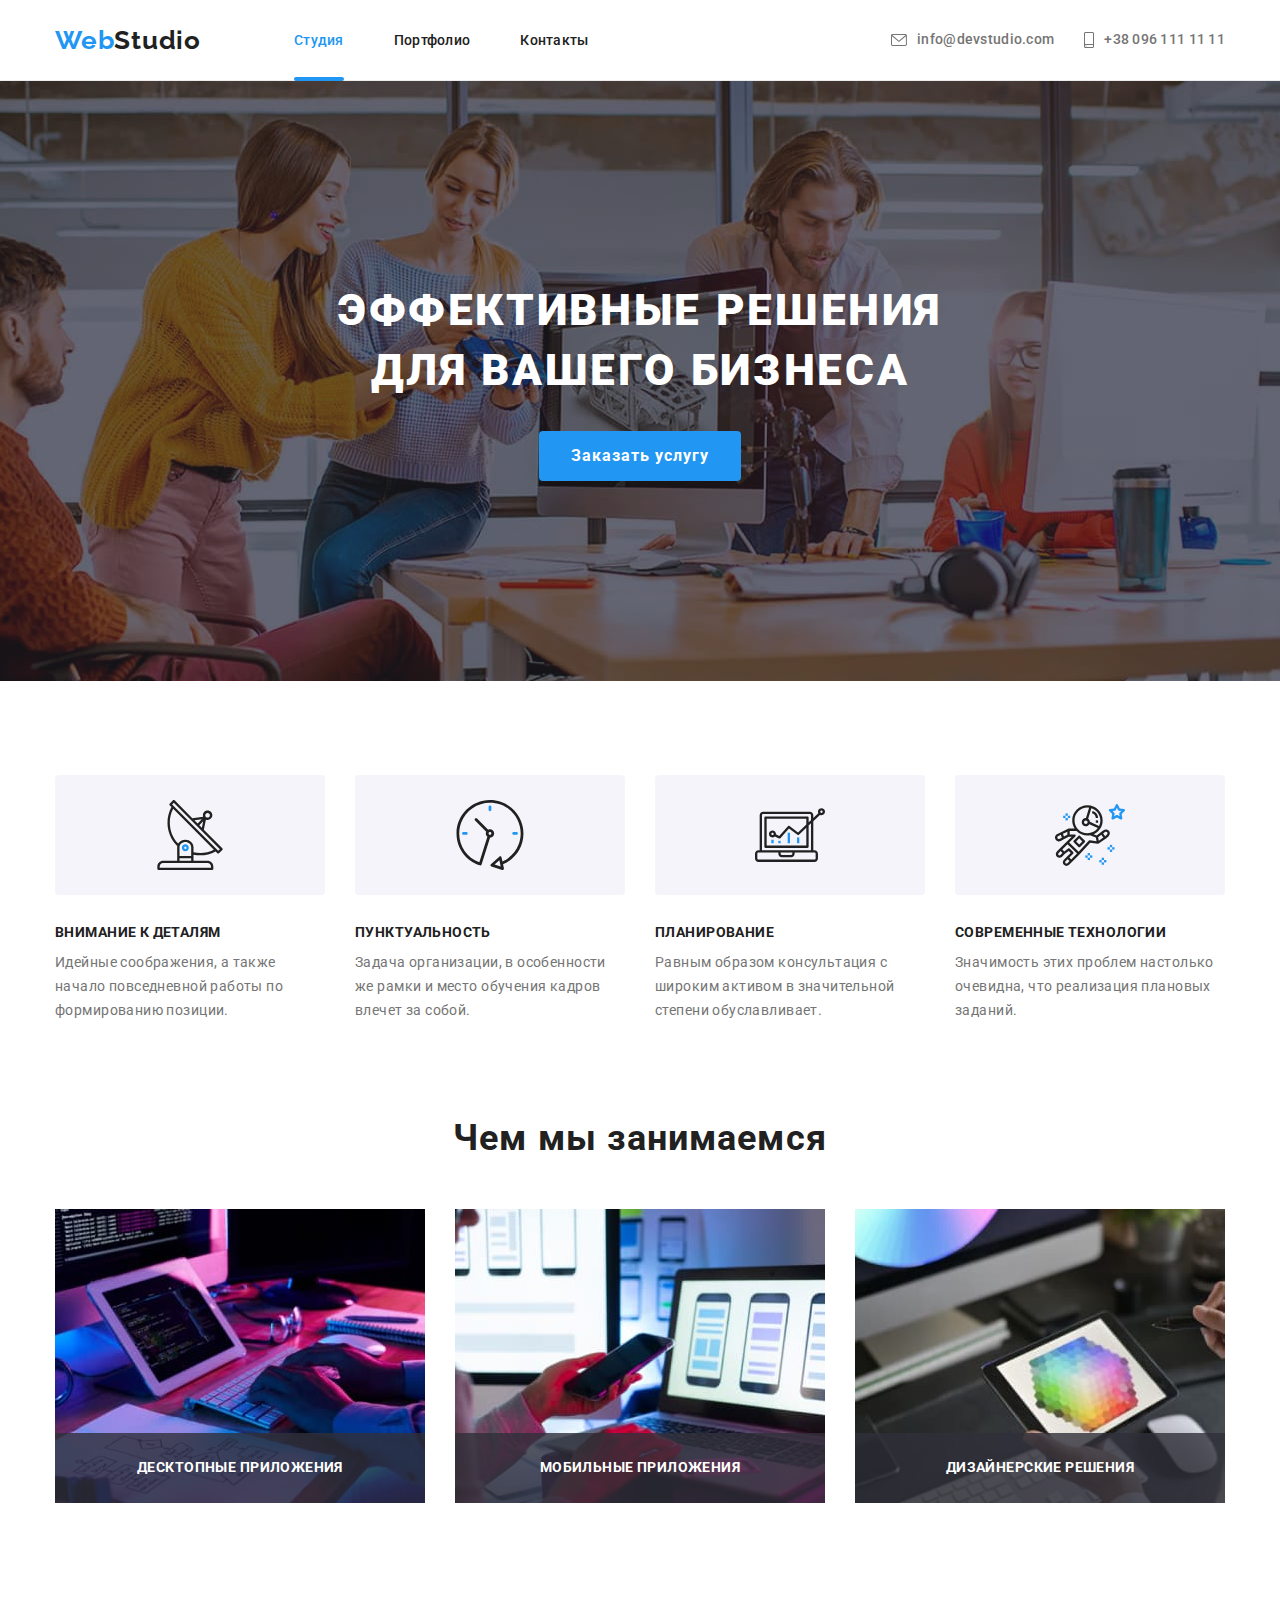
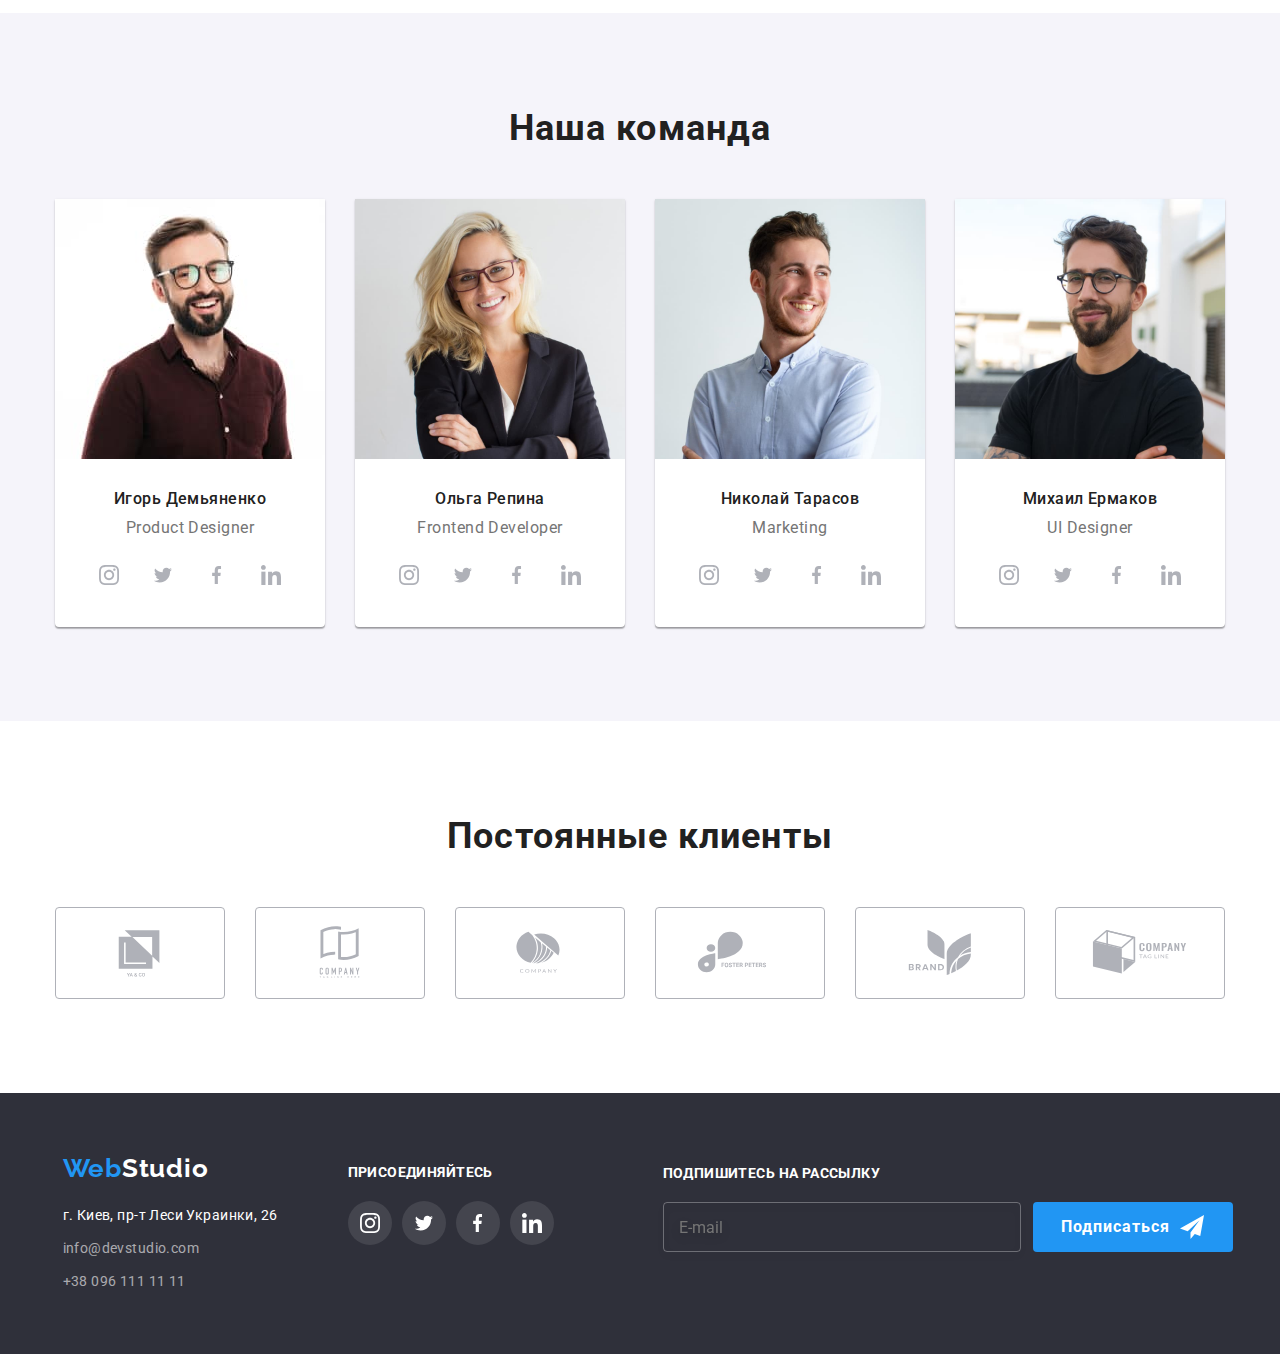
==== index.html @ 51708009 "project created" ====
<!DOCTYPE html>
<html lang="ru">
	<head>
		<meta charset="UTF-8" />
		<meta name="viewport" content="width=device-width, initial-scale=1.0">
		<meta http-equiv="X-UA-Compatible" content="IE=edge" />
		<meta name="viewport" content="width=device-width, initial-scale=1.0" />
	
		<link rel="stylesheet" href="./css/main.min.css" crossorigin/>

		<title>Document</title>
	</head>
	<body>
		<!-- Header -->
		<header class="header">
			<div class="header__container">
				<nav class="navigation">
					<a href="./index.html" lang="en" class="logo">
						Web<span class="logo__studio">Studio</span>
					</a>
					<ul class="navigation__buttons">
						<li class="navigation__item">
							<a
								href="./index.html"
								class="navigation__link navigation__link--current"
							>
								Студия</a
							>
						</li>
						<li class="navigation__item">
							<a href="./portfolio.html" class="navigation__link">Портфолио</a>
						</li>
						<li class="navigation__item">
							<a href="./index.html" class="navigation__link">Контакты</a>
						</li>
					</ul>
				</nav>
				<ul class="contact">
					<li class="contact__item">
						<a href="mailto:info@devstudio.com" class="contact__link">
							<svg class="contact__icon" width="16" height="12">
								<use href="./images/icons.svg#icon-envelope"></use>
							</svg>
							info@devstudio.com</a
						>
					</li>
					<li class="contact__item">
						<a href="tel:+380961111111" class="contact__link">
							<svg class="contact__icon" width="10" height="16">
								<use href="./images/icons.svg#icon-smartphone"></use>
							</svg>
							+38 096 111 11 11</a
						>
					</li>
				</ul>
			</div>
		</header>
		<!-- Page hero -->
		<main>
			<section class="hero">
				<div class="hero__container">
					<h1 class="hero__heading">Эффективные решения для вашего бизнеса</h1>
					<button type="button" class="button-background" data-modal-open>
						Заказать услугу
					</button>
				</div>
			</section>

			<section class="advantages__section">
				<!--Спрятать "наши преимущества" в финальной версии-->
				<div class="container">
					<h2 hidden class="section__title">Наши преимущества</h2>
					<ul class="advantages__grid">
						<li class="advantages__cell">
							<div class="advantages__wrap">
								<svg width="70" height="70">
									<use href="./images/icons.svg#icon-antenna"></use>
								</svg>
							</div>

							<h3 class="advantages__title">Внимание к деталям</h3>
							<p class="advantages__description">
								Идейные соображения, а также начало повседневной работы по
								формированию позиции.
							</p>
						</li>
						<li class="advantages__cell">
							<div class="advantages__wrap">
								<svg width="70" height="70">
									<use href="./images/icons.svg#icon-clock"></use>
								</svg>
							</div>
							<h3 class="advantages__title">Пунктуальность</h3>
							<p class="advantages__description">
								Задача организации, в особенности же рамки и место обучения
								кадров влечет за собой.
							</p>
						</li>
						<li class="advantages__cell">
							<div class="advantages__wrap">
								<svg width="70" height="70">
									<use href="./images/icons.svg#icon-diagram"></use>
								</svg>
							</div>
							<h3 class="advantages__title">Планирование</h3>
							<p class="advantages__description">
								Равным образом консультация с широким активом в значительной
								степени обуславливает.
							</p>
						</li>
						<li class="advantages__cell">
							<div class="advantages__wrap">
								<svg width="70" height="70">
									<use href="./images/icons.svg#icon-astronaut"></use>
								</svg>
							</div>
							<h3 class="advantages__title">Современные технологии</h3>
							<p class="advantages__description">
								Значимость этих проблем настолько очевидна, что реализация
								плановых заданий.
							</p>
						</li>
					</ul>
				</div>
			</section>

			<!-- Activities -->
			<section>
				<div class="container">
					<h2 class="section__title">Чем мы занимаемся</h2>

					<ul class="activities__grid">
						<li class="activities__cell">
							<img
								src="./images/img_1.jpg"
								alt="Печать на клавиатуре"
								width="370"
								height="294"
							/>
							<p class="activities__description">Десктопные приложения</p>
						</li>
						<li class="activities__cell">
							<img
								src="./images/img_2.jpg"
								alt="Ноутбук с телефоном"
								width="370"
								height="294"
							/>
							<p class="activities__description">Мобильные приложения</p>
						</li>
						<li class="activities__cell">
							<img
								src="./images/img_3.jpg"
								alt="Палитра цветов на планшете"
								width="370"
								height="294"
							/>
							<p class="activities__description">Дизайнерские решения</p>
						</li>
					</ul>
				</div>
			</section>

			<!-- Team -->
			<section class="team__section">
				<div class="container">
					<h2 class="section__title">Наша команда</h2>
					<ul class="team__grid">
						<li class="team__profile">
							<img
								class="team__photo"
								src="./images/team_photo/img.jpg"
								alt="Игорь Демьяненко"
								width="270"
								height="260"
							/>
							<div class="team__wrap">
								<h3 class="team__name">Игорь Демьяненко</h3>
								<p lang="en" class="team__description">Product Designer</p>
								<ul class="social-icons">
									<li class="social-icons__cell">
										<a
											class="social-icons__link"
											href=""
											target="_blank"
											rel="nofollow noreferrer noopener"
										>
											<svg class="social-icons__vector" width="20" height="20">
												<use href="./images/icons.svg#icon-instagram"></use>
											</svg>
										</a>
									</li>
									<li class="social-icons__cell">
										<a
											class="social-icons__link"
											href=""
											target="_blank"
											rel="nofollow noreferrer noopener"
										>
											<svg
												class="social-icons__vector"
												width="20"
												height="16.25"
											>
												<use href="./images/icons.svg#icon-twitter"></use>
											</svg>
										</a>
									</li>
									<li class="social-icons__cell">
										<a
											class="social-icons__link"
											href=""
											target="_blank"
											rel="nofollow noreferrer noopener"
										>
											<svg class="social-icons__vector" width="10" height="20">
												<use href="./images/icons.svg#icon-facebook"></use>
											</svg>
										</a>
									</li>
									<li class="social-icons__cell">
										<a
											class="social-icons__link"
											href=""
											target="_blank"
											rel="nofollow noreferrer noopener"
										>
											<svg class="social-icons__vector" width="20" height="70">
												<use href="./images/icons.svg#icon-linkedin"></use>
											</svg>
										</a>
									</li>
								</ul>
							</div>
						</li>
						<li class="team__profile">
							<img
								class="team__photo"
								src="./images/team_photo/img(1).jpg"
								alt="Ольга Репина"
								width="270"
								height="260"
							/>
							<div class="team__wrap">
								<h3 class="team__name">Ольга Репина</h3>
								<p lang="en" class="team__description">Frontend Developer</p>
								<ul class="social-icons">
									<li class="social-icons__cell">
										<a
											class="social-icons__link"
											href=""
											target="_blank"
											rel="nofollow noreferrer noopener"
										>
											<svg class="social-icons__vector" width="20" height="20">
												<use href="./images/icons.svg#icon-instagram"></use>
											</svg>
										</a>
									</li>
									<li class="social-icons__cell">
										<a
											class="social-icons__link"
											href=""
											target="_blank"
											rel="nofollow noreferrer noopener"
										>
											<svg
												class="social-icons__vector"
												width="20"
												height="16.25"
											>
												<use href="./images/icons.svg#icon-twitter"></use>
											</svg>
										</a>
									</li>
									<li class="social-icons__cell">
										<a
											class="social-icons__link"
											href=""
											target="_blank"
											rel="nofollow noreferrer noopener"
										>
											<svg class="social-icons__vector" width="10" height="20">
												<use href="./images/icons.svg#icon-facebook"></use>
											</svg>
										</a>
									</li>
									<li class="social-icons__cell">
										<a
											class="social-icons__link"
											href=""
											target="_blank"
											rel="nofollow noreferrer noopener"
										>
											<svg class="social-icons__vector" width="20" height="70">
												<use href="./images/icons.svg#icon-linkedin"></use>
											</svg>
										</a>
									</li>
								</ul>
							</div>
						</li>
						<li class="team__profile">
							<img
								class="team__photo"
								src="./images/team_photo/img(2).jpg"
								alt="Николай Тарасов"
								width="270"
								height="260"
							/>
							<div class="team__wrap">
								<h3 class="team__name">Николай Тарасов</h3>
								<p lang="en" class="team__description">Marketing</p>
								<ul class="social-icons">
									<li class="social-icons__cell">
										<a
											class="social-icons__link"
											href=""
											target="_blank"
											rel="nofollow noreferrer noopener"
										>
											<svg class="social-icons__vector" width="20" height="20">
												<use href="./images/icons.svg#icon-instagram"></use>
											</svg>
										</a>
									</li>
									<li class="social-icons__cell">
										<a
											class="social-icons__link"
											href=""
											target="_blank"
											rel="nofollow noreferrer noopener"
										>
											<svg
												class="social-icons__vector"
												width="20"
												height="16.25"
											>
												<use href="./images/icons.svg#icon-twitter"></use>
											</svg>
										</a>
									</li>
									<li class="social-icons__cell">
										<a
											class="social-icons__link"
											href=""
											target="_blank"
											rel="nofollow noreferrer noopener"
										>
											<svg class="social-icons__vector" width="10" height="20">
												<use href="./images/icons.svg#icon-facebook"></use>
											</svg>
										</a>
									</li>
									<li class="social-icons__cell">
										<a
											class="social-icons__link"
											href=""
											target="_blank"
											rel="nofollow noreferrer noopener"
										>
											<svg class="social-icons__vector" width="20" height="70">
												<use href="./images/icons.svg#icon-linkedin"></use>
											</svg>
										</a>
									</li>
								</ul>
							</div>
						</li>
						<li class="team__profile">
							<img
								class="team__photo"
								src="./images/team_photo/img(3).jpg"
								alt="Михаил Ермаков"
								width="270"
								height="260"
							/>
							<div class="team__wrap">
								<h3 class="team__name">Михаил Ермаков</h3>
								<p lang="en" class="team__description">UI Designer</p>
								<ul class="social-icons">
									<li class="social-icons__cell">
										<a
											class="social-icons__link"
											href=""
											target="_blank"
											rel="nofollow noreferrer noopener"
										>
											<svg class="social-icons__vector" width="20" height="20">
												<use href="./images/icons.svg#icon-instagram"></use>
											</svg>
										</a>
									</li>
									<li class="social-icons__cell">
										<a
											class="social-icons__link"
											href=""
											target="_blank"
											rel="nofollow noreferrer noopener"
										>
											<svg
												class="social-icons__vector"
												width="20"
												height="16.25"
											>
												<use href="./images/icons.svg#icon-twitter"></use>
											</svg>
										</a>
									</li>
									<li class="social-icons__cell">
										<a
											class="social-icons__link"
											href=""
											target="_blank"
											rel="nofollow noreferrer noopener"
										>
											<svg class="social-icons__vector" width="10" height="20">
												<use href="./images/icons.svg#icon-facebook"></use>
											</svg>
										</a>
									</li>
									<li class="social-icons__cell">
										<a
											class="social-icons__link"
											href=""
											target="_blank"
											rel="nofollow noreferrer noopener"
										>
											<svg class="social-icons__vector" width="20" height="70">
												<use href="./images/icons.svg#icon-linkedin"></use>
											</svg>
										</a>
									</li>
								</ul>
							</div>
						</li>
					</ul>
				</div>
			</section>

			<!-- Clients -->
			<section>
				<div class="container">
					<h2 class="section__title">Постоянные клиенты</h2>
					<ul class="clients-list">
						<li class="clients-list__cell">
							<a
								class="clients-list__link"
								href=""
								target="_blank"
								rel="nofollow noreferrer noopener"
							>
								<svg class="clients-list__icon" width="106" height="60">
									<use href="./images/icons.svg#icon-Logocomp1"></use>
								</svg>
							</a>
						</li>
						<li class="clients-list__cell">
							<a
								class="clients-list__link"
								href=""
								target="_blank"
								rel="nofollow noreferrer noopener"
							>
								<svg class="clients-list__icon" width="106" height="60">
									<use href="./images/icons.svg#icon-Logocomp2"></use>
								</svg>
							</a>
						</li>
						<li class="clients-list__cell">
							<a
								class="clients-list__link"
								href=""
								target="_blank"
								rel="nofollow noreferrer noopener"
							>
								<svg class="clients-list__icon" width="106" height="60">
									<use href="./images/icons.svg#icon-Logocomp3"></use>
								</svg>
							</a>
						</li>
						<li class="clients-list__cell">
							<a
								class="clients-list__link"
								href=""
								target="_blank"
								rel="nofollow noreferrer noopener"
							>
								<svg class="clients-list__icon" width="106" height="60">
									<use href="./images/icons.svg#icon-Logocomp4"></use>
								</svg>
							</a>
						</li>
						<li class="clients-list__cell">
							<a
								class="clients-list__link"
								href=""
								target="_blank"
								rel="nofollow noreferrer noopener"
							>
								<svg class="clients-list__icon" width="106" height="60">
									<use href="./images/icons.svg#icon-Logocomp5"></use>
								</svg>
							</a>
						</li>
						<li class="clients-list__cell">
							<a
								class="clients-list__link"
								href=""
								target="_blank"
								rel="nofollow noreferrer noopener"
							>
								<svg class="clients-list__icon" width="106" height="60">
									<use href="./images/icons.svg#icon-Logocomp6"></use>
								</svg>
							</a>
						</li>
					</ul>
				</div>
			</section>
		</main>

		<!-- Footer, address -->
		<footer class="footer">
			<div class="footer__container">
				<div class="footer__left-info">
					<a href="./index.html" lang="en" class="logo footer__logo">
						Web<span class="logo__studio-inverse">Studio</span>
					</a>
					<address class="footer__address">
						<ul class="footer__address-transcript">
							<li class="footer__address-line">
								г. Киев, пр-т Леси Украинки, 26
							</li>
							<li class="footer__address-line">
								<a href="mailto:info@devstudio.com" class="contact-data"
									>info@devstudio.com
								</a>
							</li>
							<li class="footer__address-line">
								<a href="tel:+380961111111" class="contact-data"
									>+38 096 111 11 11
								</a>
							</li>
						</ul>
					</address>
				</div>
				<div class="footer__center-info">
					<h3 class="footer__invitation">Присоединяйтесь</h3>
					<ul class="social-icons">
						<li class="social-icons__cell">
							<a
								class="social-icons__link social-icons__link--footer"
								href=""
								target="_blank"
								rel="nofollow noreferrer noopener"
							>
								<svg class="social-icons__vector" width="20" height="20">
									<use href="./images/icons.svg#icon-instagram"></use>
								</svg>
							</a>
						</li>
						<li class="social-icons__cell">
							<a
								class="social-icons__link social-icons__link--footer"
								href=""
								target="_blank"
								rel="nofollow noreferrer noopener"
							>
								<svg class="social-icons__vector" width="20" height="16.25">
									<use href="./images/icons.svg#icon-twitter"></use>
								</svg>
							</a>
						</li>
						<li class="social-icons__cell">
							<a
								class="social-icons__link social-icons__link--footer"
								href=""
								target="_blank"
								rel="nofollow noreferrer noopener"
							>
								<svg class="social-icons__vector" width="10" height="20">
									<use href="./images/icons.svg#icon-facebook"></use>
								</svg>
							</a>
						</li>
						<li class="social-icons__cell">
							<a
								class="social-icons__link social-icons__link--footer"
								href=""
								target="_blank"
								rel="nofollow noreferrer noopener"
							>
								<svg class="social-icons__vector" width="20" height="70">
									<use href="./images/icons.svg#icon-linkedin"></use>
								</svg>
							</a>
						</li>
					</ul>
				</div>

				<!-- Subscription button footer -->

				<div class="footer__subscription">
					<form>
						<h3 class="footer__invitation">Подпишитесь на рассылку</h3>
						<div class="footer__form">
							<input
								class="footer__input"
								type="email"
								name="user-email"
								placeholder="E-mail"
							/>

							<button
								type="submit"
								class="button-background button-background--submit"
							>
								Подписаться

								<svg class="button-background__icon" width="24" height="24">
									<use href="./images/icons.svg#icon-send"></use>
								</svg>
							</button>
						</div>
					</form>
				</div>
			</div>
		</footer>

		<!-- Modal window -->
		<div class="backdrop is-hidden" data-modal>
			<div class="modal">
				<button type="button" class="close-wrap" data-modal-close></button>

				<!-- Modal forms -->
				<form class="modal__form">
					<h3 class="modal__header">Оставьте свои данные, мы вам перезвоним</h3>

					<div class="modal__item">
						<label for="name" class="modal__label">Имя</label>
						<input
							type="name"
							name="user-name"
							id="name"
							class="modal__input"
						/>
						<svg width="12" height="12" class="modal__input-icon">
							<use href="./images/icons.svg#icon-miniman"></use>
						</svg>
					</div>

					<div class="modal__item">
						<label for="tel" class="modal__label">Телефон</label>
						<input type="tel" name="user-phone" id="tel" class="modal__input" />
						<svg width="13" height="13" class="modal__input-icon">
							<use href="./images/icons.svg#icon-phone"></use>
						</svg>
					</div>

					<div class="modal__item">
						<label for="email" class="modal__label">Почта</label>
						<input
							type="email"
							name="user-email"
							id="email"
							class="modal__input"
						/>
						<svg width="15" height="12" class="modal__input-icon">
							<use href="./images/icons.svg#icon-envelope-next"></use>
						</svg>
					</div>

					<div class="modal__item">
						<label for="comment" class="modal__label"> Комментарий </label>
						<textarea
							name="user-comment"
							id="comment"
							rows="2"
							placeholder="Введите текст"
							class="modal__item-textarea"
						></textarea>
					</div>

					<label class="modal__label-checkbox">
						<input
							type="checkbox"
							name="checkbox"
							class="modal__input-checkbox"
						/>
						<span class="modal__icon-checkbox"></span>Соглашаюсь с рассылкой и
						принимаю <a href="#" class="modal__link">Условия договора</a></label
					>

					<button
						type="submit"
						class="button-background button-background--centered"
					>
						Отправить
					</button>
				</form>
			</div>
		</div>
		<script src="./js/modal.js"></script>
	</body>
</html>
---- css/main.min.css ----
@import"https://cdnjs.cloudflare.com/ajax/libs/modern-normalize/1.1.0/modern-normalize.min.css";@import'https://fonts.googleapis.com/css2?family=Raleway:wght@700&family=Roboto:wght@400;500;700;900&display=swap';.button-background--centered,.modal__form,.hero__heading,.hero,.container,.hero__container,.footer__container,.header__container{margin-left:auto;margin-right:auto}.modal__input-icon,.clients-list__icon,.social-icons__vector,.contact__icon{fill:currentColor}.product-card,.filter,.clients-list,.social-icons,.team__grid,.advantages__grid,.footer__address-transcript,.contact,.navigation__buttons{list-style:none;margin-bottom:0;margin-top:0}section{padding-top:94px;padding-bottom:94px}.hero__container,.footer__container,.header__container{padding-left:15px;padding-right:15px;width:1200px}html{box-sizing:border-box}*,*::before,*::after{box-sizing:inherit}address{font-style:normal}body{background-color:#fff;color:#212121;font-family:"Roboto",sans-serif;text-decoration:none}img{display:block;max-width:100%}.container{margin-top:0;margin-bottom:0;padding-left:15px;padding-right:15px;width:1200px}.section__title{font-size:36px;line-height:1.17;letter-spacing:.03em;margin-top:0;margin-bottom:50px;text-align:center}.logo{font-weight:700;color:#2196f3;font-family:"Raleway",sans-serif;font-size:26px;line-height:1.19;letter-spacing:.03em;text-decoration:none}.logo__studio{color:#212121}.logo__studio-inverse{color:#fff}.header{background-color:#fff;border-bottom:1px solid #ececec}.header__container{display:flex}.navigation{display:flex;align-items:center}.navigation__buttons{gap:50px;display:flex;padding-left:0;margin-left:93px}.navigation__link{font-size:14px;line-height:1.14;letter-spacing:.02em;padding-top:32px;padding-bottom:32px;list-style:none;color:#212121;text-decoration:none;font-weight:500;position:relative;transition:color 250ms cubic-bezier(0.4, 0, 0.2, 1)}.navigation__link:hover,.navigation__link:focus{color:#2196f3}.navigation__link--current{color:#2196f3}.navigation__link--current::after{content:"";position:absolute;display:block;bottom:-1px;width:100%;height:4px;background-color:#2196f3;border-radius:2px}.contact{display:flex;margin-left:auto;padding-left:0;margin-top:0;margin-bottom:0px;gap:30px}.contact__item{padding-top:32px;padding-bottom:32px;display:inline-flex;align-items:center}.contact__link{color:#757575;font-weight:500;font-size:14px;line-height:1.14;letter-spacing:.02em;align-items:center;display:flex;transition:color 250ms cubic-bezier(0.4, 0, 0.2, 1);gap:10px;text-decoration:none}.contact__link:hover,.contact__link:focus{color:#2196f3}.footer{background-color:#2f303a;padding-top:60px;padding-bottom:60px;padding-left:15px;margin:0}.footer__container{display:flex}.footer__left-info{margin-right:70px}.footer__logo{margin-right:0;margin-bottom:20px;display:inline-block}.footer__address{font-size:14px;line-height:1.71;letter-spacing:.03em}.footer__address-transcript{padding-left:0}.footer__address-line{color:#fff;font-size:14px;line-height:1.71;letter-spacing:.03em;margin-bottom:9px}.footer__address-line:last-child{margin-bottom:0}.contact-data{text-decoration:none;color:rgba(255,255,255,.6);font-family:"Roboto",sans-serif;transition:color 250ms cubic-bezier(0.4, 0, 0.2, 1)}.contact-data:focus,.contact-data:hover{color:#2196f3}.footer__center-info{padding-top:12px;padding-bottom:40px}.footer__invitation{font-family:"Roboto",sans-serif;text-transform:uppercase;color:#fff;margin-top:0;margin-bottom:20px;font-weight:700;font-size:14px;line-height:1.14;letter-spacing:.03em}.footer__subscription{display:flex;margin-left:auto;align-items:center;padding-top:12px;padding-bottom:40px}.footer__form{display:flex}.footer__input{padding-left:15px;width:358px;height:50px;border:1px solid rgba(255,255,255,.3);filter:drop-shadow(0px 4px 4px rgba(0, 0, 0, 0.15));border-radius:4px;background-color:rgba(0,0,0,0);color:#fff;outline:inherit}.button-background.button-background--submit{display:flex;justify-content:center;align-items:center;flex-wrap:nowrap;width:200px;margin-left:12px;padding-left:0;padding-right:0}.button-background__icon{margin-left:10px}.activities__grid{display:flex;flex-wrap:wrap;margin-top:-30px;margin-left:-30px;padding:0;list-style:none}.activities__cell{margin:0;padding:0;margin-left:30px;margin-top:30px;flex-basis:calc(33.3333333333% - 30px);position:relative;bottom:0}.activities__description{display:flex;justify-content:center;align-items:center;position:absolute;bottom:0;width:100%;height:70px;margin:0;color:#fff;text-transform:uppercase;font-weight:700;font-size:14px;line-height:1.14;letter-spacing:.03em;background-color:rgba(47,48,58,.8)}.hero{background-color:#2f303a;background-image:linear-gradient(to right, rgba(47, 48, 58, 0.4), rgba(47, 48, 58, 0.4)),url("../images/command.jpg");background-repeat:no-repeat;background-position:center;padding-top:200px;padding-bottom:200px;background-size:cover;max-width:1600px;align-items:center}.hero__container{text-align:center}.hero__heading{color:#fff;font-weight:900;font-size:44px;line-height:1.36;letter-spacing:.06em;text-transform:uppercase;width:696px;margin-top:0;margin-bottom:30px}.button-background{color:#fff;background-color:#2196f3;font-family:"Roboto",sans-serif;font-weight:700;font-size:16px;line-height:1.88;letter-spacing:.06em;border:0;border-radius:4px;padding:10px 32px;cursor:pointer;transition:background-color 250ms cubic-bezier(0.4, 0, 0.2, 1),color 250ms cubic-bezier(0.4, 0, 0.2, 1)}.button-background:hover,.button-background:focus{color:#fff;background-color:#188ce8}.advantages__section{padding-bottom:0}.advantages__grid{display:flex;flex-wrap:wrap;margin-left:-30px;margin-top:-30px;padding-left:0}.advantages__cell{margin-right:0;margin-left:30px;margin-top:30px;margin-bottom:0;padding:0;flex-basis:calc(25% - 30px)}.advantages__wrap{display:flex;justify-content:center;align-items:center;margin-bottom:30px;height:120px;background-color:#f5f4fa;border-radius:4px}.advantages__title{margin-top:0;margin-bottom:10px;font-weight:700;font-size:14px;line-height:1.14;letter-spacing:.03em;text-transform:uppercase}.advantages__description{color:#757575;font-weight:400;font-size:14px;line-height:1.71;letter-spacing:.03em;margin:0}.activities__grid{display:flex;flex-wrap:wrap;margin-top:-30px;margin-left:-30px;padding:0;list-style:none}.activities__cell{margin:0;padding:0;margin-left:30px;margin-top:30px;flex-basis:calc(33.3333333333% - 30px);position:relative;bottom:0}.activities__description{display:flex;justify-content:center;align-items:center;position:absolute;bottom:0;width:100%;height:70px;margin:0;color:#fff;text-transform:uppercase;font-weight:700;font-size:14px;line-height:1.14;letter-spacing:.03em;background-color:rgba(47,48,58,.8)}.team__section{background-color:#f5f4fa}.team__grid{display:flex;gap:30px;padding-left:0}.team__profile{gap:30px;border-color:#212121;box-shadow:0px 1px 3px rgba(0,0,0,.12),0px 1px 1px rgba(0,0,0,.14),0px 2px 1px rgba(0,0,0,.2);border-radius:0px 0px 4px 4px;flex-basis:calc(33.3333333333% - 30px);background-color:#fff}.team__wrap{padding-top:30px;padding-bottom:30px;justify-content:center}.team__name,.team__description{color:#212121;font-weight:500;font-size:16px;line-height:1.19;letter-spacing:.03em;margin-top:0;margin-bottom:10px;text-align:center}.team__description{color:#757575;font-weight:400;margin-bottom:16px}.social-icons{display:flex;justify-content:center;gap:10px;padding:0}.social-icons__link{display:flex;justify-content:center;align-items:center;width:44px;height:44px;border-radius:50%;color:#afb1b8;background-color:rgba(0,0,0,0);transition:background-color 250ms cubic-bezier(0.4, 0, 0.2, 1)}.social-icons__link:hover{background-color:#2196f3;color:#fff}.social-icons__link--footer{color:#fff;background-color:rgba(255,255,255,.1)}.clients-list{padding-left:0;display:flex;flex-wrap:wrap;gap:30px;columns:6}.clients-list__cell{flex-basis:calc((100% - 150px)/6)}.clients-list__link{display:flex;justify-content:center;align-items:center;height:92px;border:1px solid #afb1b8;border-radius:4px;color:#afb1b8;transition:color 250ms cubic-bezier(0.4, 0, 0.2, 1)}.clients-list__link:hover{color:#2196f3;border:1px solid #2196f3}.filter{margin-bottom:50px;padding-left:0;display:flex;justify-content:center;gap:8px}.filter__button{padding-top:6px;padding-left:22px;padding-bottom:6px;padding-right:22px;color:#212121;background-color:#f5f4fa;font-family:"Roboto",sans-serif;font-weight:500;font-size:16px;line-height:1.63;letter-spacing:.03em;cursor:pointer;border-radius:4px;border:rgba(0,0,0,0);transition:background-color 250ms cubic-bezier(0.4, 0, 0.2, 1),color 250ms cubic-bezier(0.4, 0, 0.2, 1),box-shadow 250ms cubic-bezier(0.4, 0, 0.2, 1)}.filter__button--current{background-color:#2196f3;color:#fff;box-shadow:0px 3px 1px rgba(0,0,0,.1),0px 1px 2px rgba(0,0,0,.08),0px 2px 2px rgba(0,0,0,.12)}.filter__button:hover,.filter__button:focus{color:#fff;background-color:#2196f3;font-family:"Roboto",sans-serif;font-size:16px;line-height:1.63;letter-spacing:.03em;box-shadow:0px 3px 1px rgba(0,0,0,.1),0px 1px 2px rgba(0,0,0,.08),0px 2px 2px rgba(0,0,0,.12)}.product-card{padding-left:0;margin-top:-30px;margin-left:-30px;display:flex;flex-wrap:wrap}.product-card__item{flex-basis:calc(33.3333333333% - 30px);margin-left:30px;margin-top:30px}.product-card__link{width:100%;height:100%;display:block;text-decoration:none;transition:transform 250ms cubic-bezier(0.4, 0, 0.2, 1)}.product-card__link:hover{box-shadow:0px 1px 1px rgba(0,0,0,.12),0px 4px 4px rgba(0,0,0,.06),1px 4px 6px rgba(0,0,0,.16)}.product-card__wrap{padding:20px 24px;border:1px solid #eee;border-top:none}.product-card__name{color:#212121;font-weight:700;font-size:18px;line-height:2;letter-spacing:.06em;margin-top:0;margin-bottom:4px}.product-card__description{font-weight:400;font-size:16px;line-height:1.88;letter-spacing:.03em;color:#757575}.overlay{position:relative;overflow:hidden}.overlay__wrap{display:flex;justify-content:center;align-items:center;content:"";position:absolute;padding-left:24px;padding-right:24px;margin:0;width:100%;height:100%;background:rgba(33,150,243,.9);transform:translateY 0;transition:transform 250ms cubic-bezier(0.4, 0, 0.2, 1);font-size:18px;line-height:1.56;letter-spacing:.03em;color:#fff;overflow:hidden}.product-card__link:hover .overlay__wrap{transform:translateY(-100%)}.overlay__description{margin:0}.backdrop{position:fixed;opacity:1;transition:opacity 250ms cubic-bezier(0.4, 0, 0.2, 1);top:0;left:0;width:100%;height:100%;background-color:rgba(0,0,0,.2)}.backdrop.is-hidden{opacity:0;pointer-events:none;transition:opacity 250ms cubic-bezier(0.4, 0, 0.2, 1)}.modal{position:absolute;left:50%;top:50%;transform:translate(-50%, -50%);width:528px;height:581px;padding:40px;width:528px;background:#fff;box-shadow:0px 1px 3px rgba(0,0,0,.12),0px 1px 1px rgba(0,0,0,.14),0px 2px 1px rgba(0,0,0,.2);border-radius:4px}.close-wrap{position:absolute;top:8px;right:8px;width:30px;height:30px;background-image:url(/images/close.svg);background-repeat:no-repeat;background-position:center;background-color:#fff;border:1px solid rgba(0,0,0,.1);border-radius:50%;transition:box-shadow 250ms cubic-bezier(0.4, 0, 0.2, 1)}.close-wrap:hover,.close-wrap:focus{cursor:pointer;box-shadow:0px 0px 5px 1px rgba(0,0,0,.2);background-image:url(/images/close-blue.svg)}.modal__header{margin-top:0;margin-bottom:12px;letter-spacing:.03em;font-size:20px;line-height:.87;text-align:center}.modal__item{position:relative;display:flex;flex-direction:column;margin-bottom:10px}.modal__item:last-child{flex-direction:row}.modal__item:nth-child(5){margin-bottom:20px}.modal__item .modal__label{font-weight:400;font-size:12px;line-height:14px;letter-spacing:.01em;color:#757575;margin-bottom:4px}.modal__input,.modal__item-textarea{border:1px solid rgba(33,33,33,.2);border-radius:4px;outline:inherit;transition:border 250ms cubic-bezier(0.4, 0, 0.2, 1)}.modal__input:focus,.modal__input:focus,.modal__item-textarea:focus,.modal__item-textarea:focus{border:1px solid #2196f3}.modal__input{height:40px;padding-left:40px}.modal__input-icon{position:absolute;left:15px;top:55%;transform:opacity}.modal__item .modal__input:focus~.modal__input-icon{color:#2196f3}.modal__input~.modal__input-icon{transition:color 250ms cubic-bezier(0.4, 0, 0.2, 1)}.modal__input-checkbox{position:absolute;appearance:none;width:15px;display:flex}.modal__icon-checkbox{width:16px;height:15px;background-color:rgba(0,0,0,0);border:2px solid #000;border-radius:2px;margin-right:9px;transition:border 250ms cubic-bezier(0.4, 0, 0.2, 1)}.modal__input-checkbox:checked+.modal__icon-checkbox{background-image:url(../images/icon-check.svg);background-size:contain;background-color:#2196f3;border:2px solid #2196f3;background-repeat:no-r epeat}.modal__input-checkbox:focus+.modal__icon-checkbox{border:2px solid #2196f3}.modal__item-textarea{resize:none;width:100%;border:1px solid rgba(33,33,33,.2);border-radius:4px;padding:0;height:120px;font-weight:400;font-size:12px;line-height:14px;letter-spacing:.01em;padding:12px 16px;color:rgba(117,117,117,.5)}.modal__label-checkbox{font-weight:400;font-size:14px;line-height:24px;letter-spacing:.03em;color:#757575;display:flex;align-items:center;margin-bottom:30px;justify-content:center}.modal__link{text-decoration:underline;color:#2196f3;padding-left:3px}.modal__link:hover{text-decoration:none}.button-background--centered{display:block}/*# sourceMappingURL=main.min.css.map */
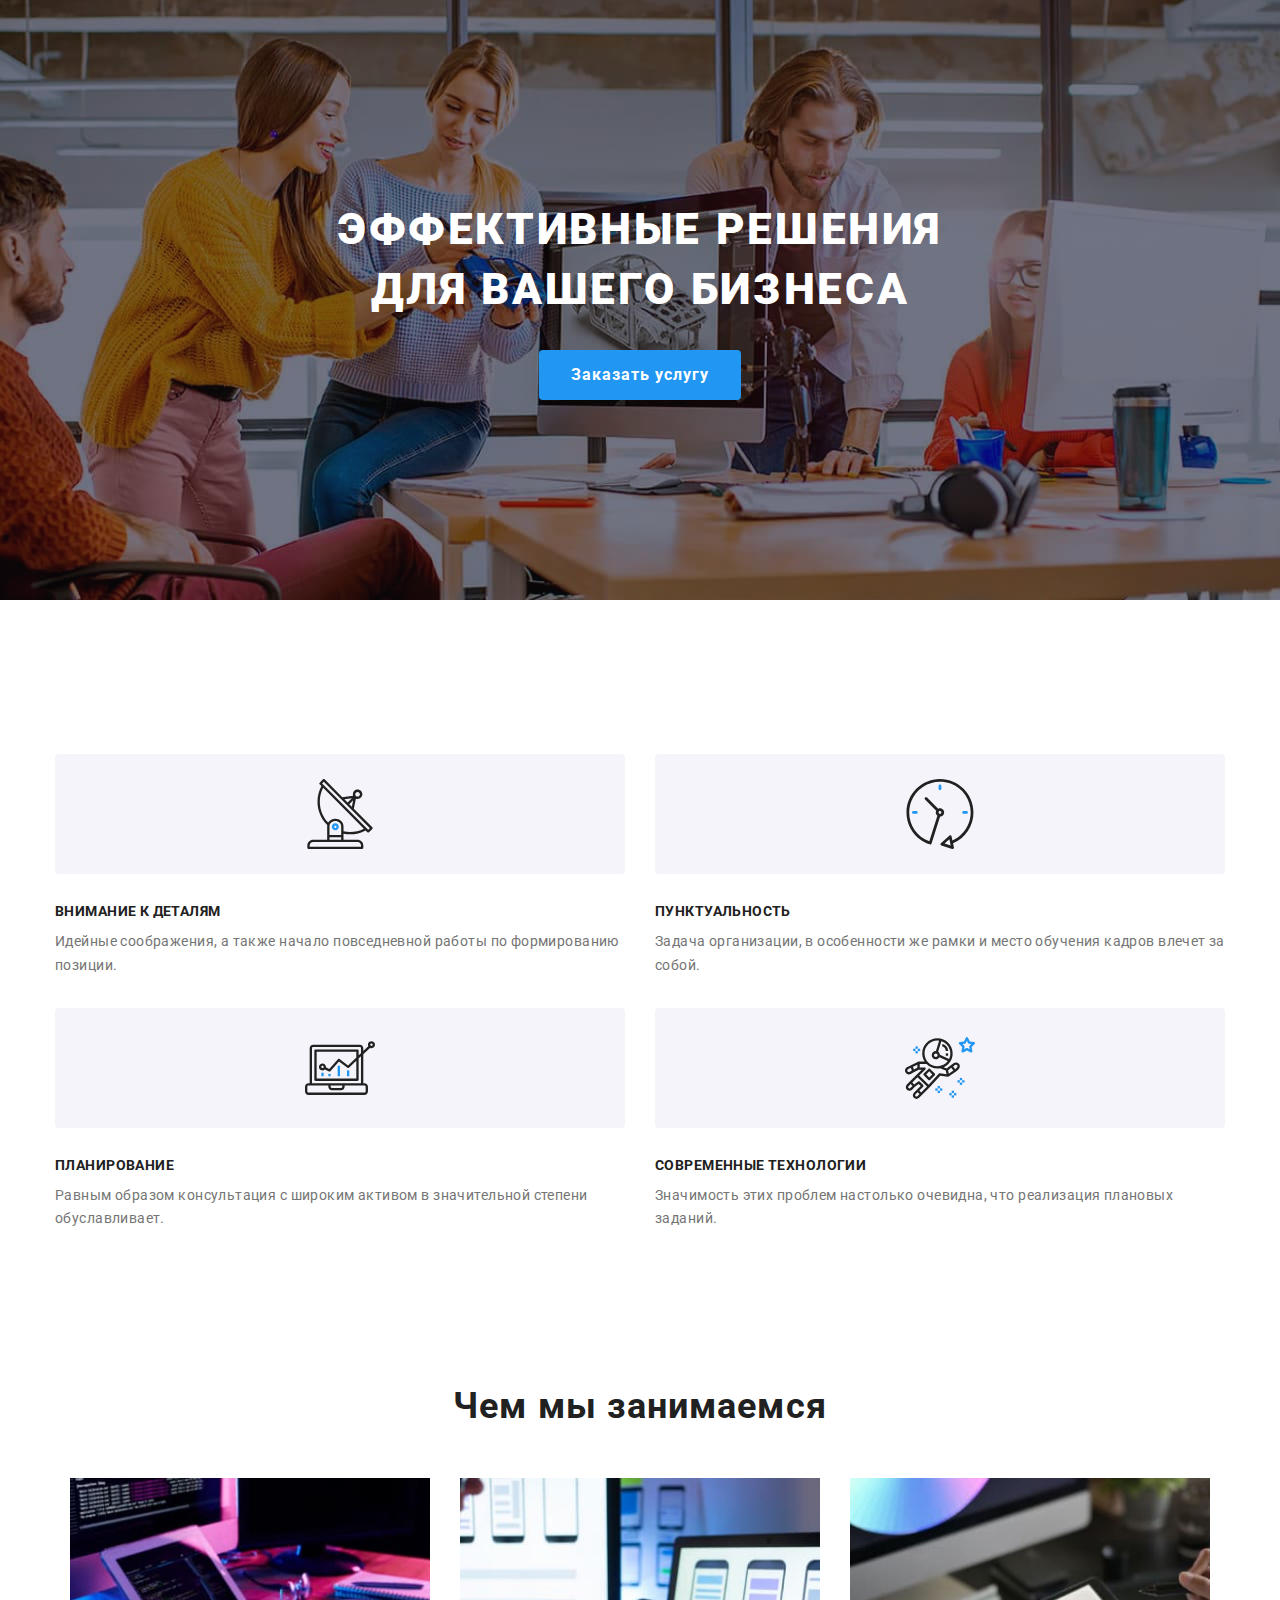
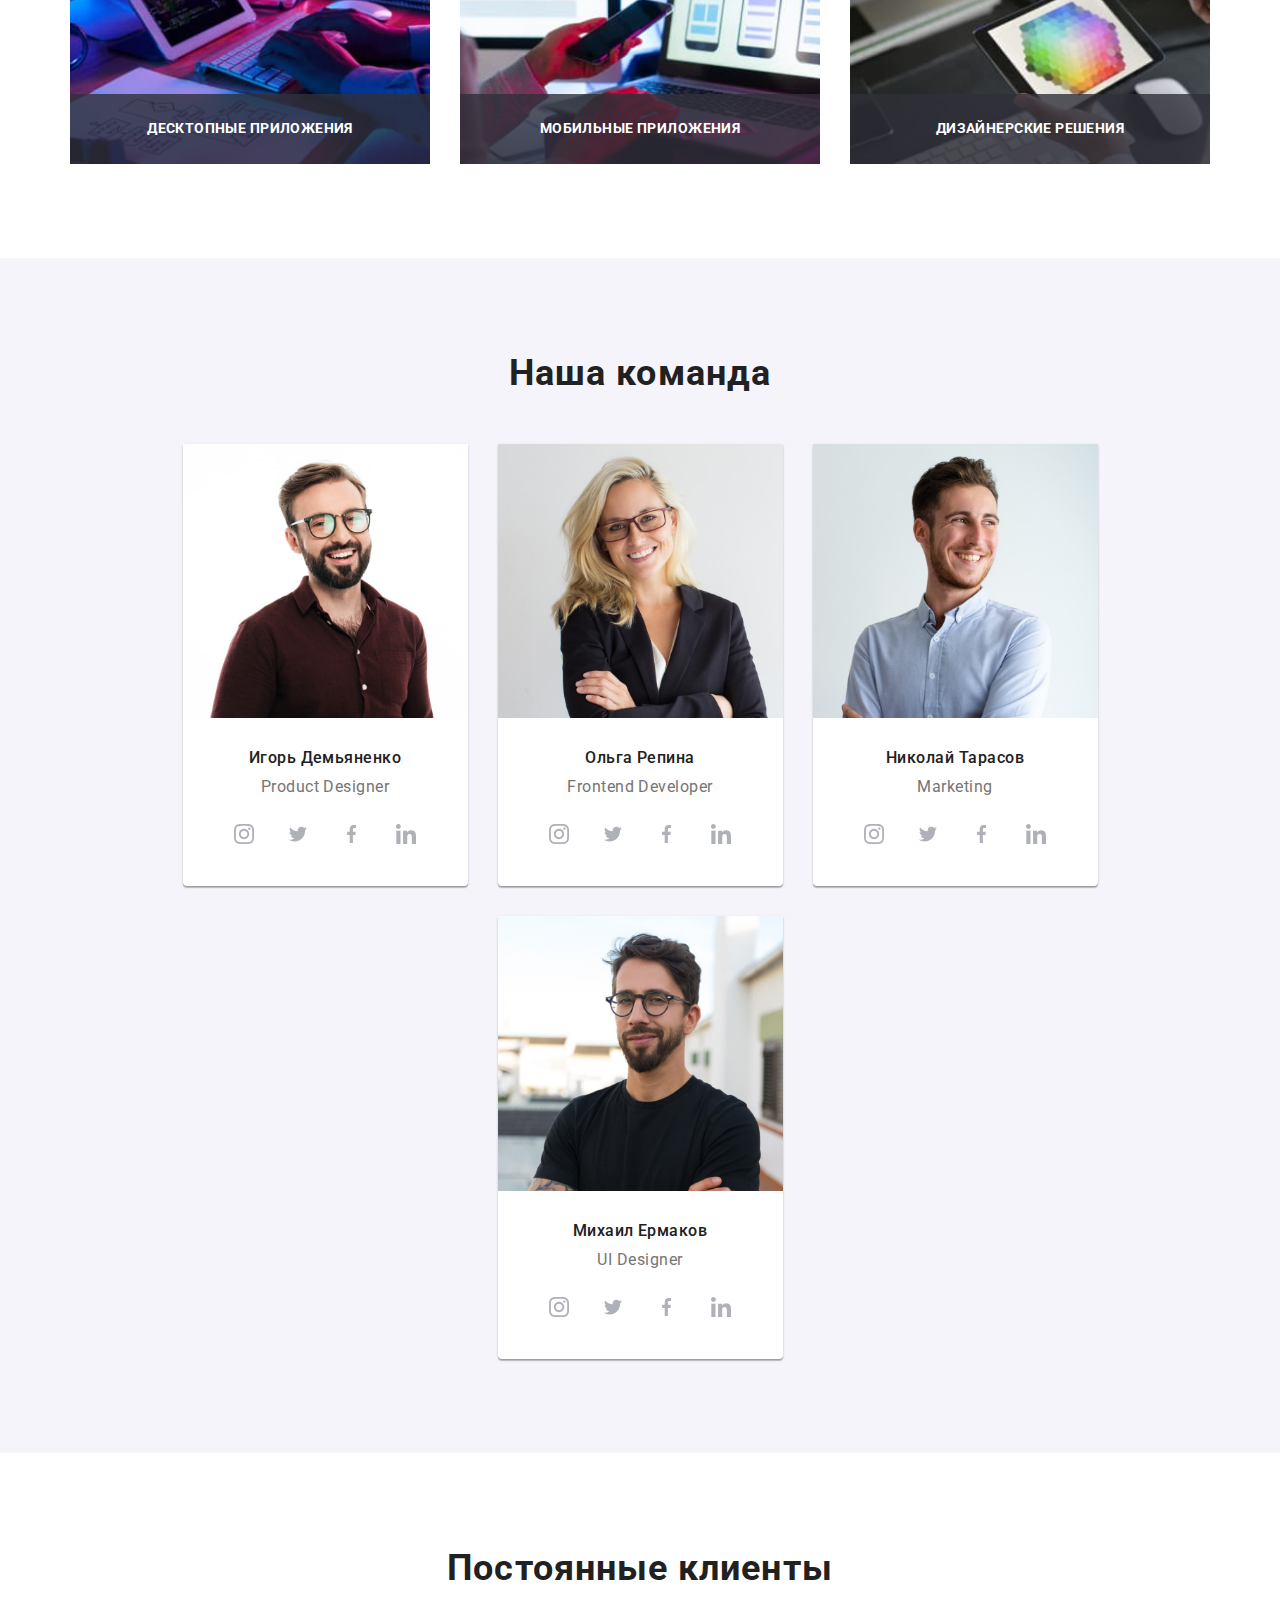
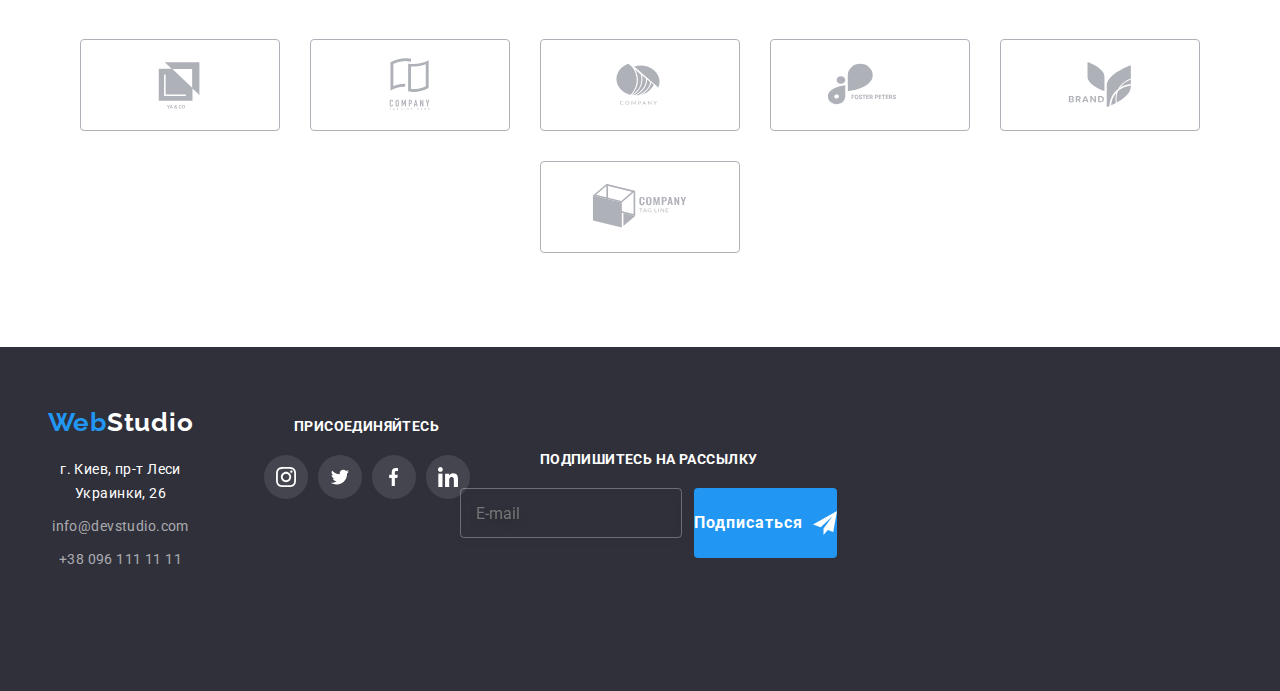
==== commit 93623827: "updated" ====
--- a/index.html
+++ b/index.html
@@ -2,18 +2,17 @@
 <html lang="ru">
 	<head>
 		<meta charset="UTF-8" />
-		<meta name="viewport" content="width=device-width, initial-scale=1.0">
 		<meta http-equiv="X-UA-Compatible" content="IE=edge" />
 		<meta name="viewport" content="width=device-width, initial-scale=1.0" />
-	
-		<link rel="stylesheet" href="./css/main.min.css" crossorigin/>
+
+		<link rel="stylesheet" href="./css/main.min.css" crossorigin />
 
 		<title>Document</title>
 	</head>
 	<body>
 		<!-- Header -->
-		<header class="header">
-			<div class="header__container">
+		<!-- <header class="header">
+			<div class="container header__container">
 				<nav class="navigation">
 					<a href="./index.html" lang="en" class="logo">
 						Web<span class="logo__studio">Studio</span>
@@ -54,11 +53,11 @@
 					</li>
 				</ul>
 			</div>
-		</header>
+		</header> -->
 		<!-- Page hero -->
 		<main>
 			<section class="hero">
-				<div class="hero__container">
+				<div class="container hero__container">
 					<h1 class="hero__heading">Эффективные решения для вашего бизнеса</h1>
 					<button type="button" class="button-background" data-modal-open>
 						Заказать услугу
@@ -67,7 +66,7 @@
 			</section>
 
 			<section class="advantages__section">
-				<!--Спрятать "наши преимущества" в финальной версии-->
+				<!-- Спрятать "наши преимущества" в финальной версии-->
 				<div class="container">
 					<h2 hidden class="section__title">Наши преимущества</h2>
 					<ul class="advantages__grid">
@@ -125,7 +124,7 @@
 			</section>
 
 			<!-- Activities -->
-			<section>
+			<section class="activities">
 				<div class="container">
 					<h2 class="section__title">Чем мы занимаемся</h2>
 
@@ -171,8 +170,8 @@
 								class="team__photo"
 								src="./images/team_photo/img.jpg"
 								alt="Игорь Демьяненко"
-								width="270"
-								height="260"
+								width="100%"
+								height="auto"
 							/>
 							<div class="team__wrap">
 								<h3 class="team__name">Игорь Демьяненко</h3>
@@ -238,8 +237,8 @@
 								class="team__photo"
 								src="./images/team_photo/img(1).jpg"
 								alt="Ольга Репина"
-								width="270"
-								height="260"
+								width="100%"
+								height="auto"
 							/>
 							<div class="team__wrap">
 								<h3 class="team__name">Ольга Репина</h3>
@@ -305,8 +304,8 @@
 								class="team__photo"
 								src="./images/team_photo/img(2).jpg"
 								alt="Николай Тарасов"
-								width="270"
-								height="260"
+								width="100%"
+								height="auto"
 							/>
 							<div class="team__wrap">
 								<h3 class="team__name">Николай Тарасов</h3>
@@ -372,8 +371,8 @@
 								class="team__photo"
 								src="./images/team_photo/img(3).jpg"
 								alt="Михаил Ермаков"
-								width="270"
-								height="260"
+								width="100%"
+								height="auto"
 							/>
 							<div class="team__wrap">
 								<h3 class="team__name">Михаил Ермаков</h3>
@@ -522,7 +521,7 @@
 
 		<!-- Footer, address -->
 		<footer class="footer">
-			<div class="footer__container">
+			<div class="container footer__container">
 				<div class="footer__left-info">
 					<a href="./index.html" lang="en" class="logo footer__logo">
 						Web<span class="logo__studio-inverse">Studio</span>
--- a/css/main.min.css
+++ b/css/main.min.css
@@ -1 +1 @@
-@import"https://cdnjs.cloudflare.com/ajax/libs/modern-normalize/1.1.0/modern-normalize.min.css";@import'https://fonts.googleapis.com/css2?family=Raleway:wght@700&family=Roboto:wght@400;500;700;900&display=swap';.button-background--centered,.modal__form,.hero__heading,.hero,.container,.hero__container,.footer__container,.header__container{margin-left:auto;margin-right:auto}.modal__input-icon,.clients-list__icon,.social-icons__vector,.contact__icon{fill:currentColor}.product-card,.filter,.clients-list,.social-icons,.team__grid,.advantages__grid,.footer__address-transcript,.contact,.navigation__buttons{list-style:none;margin-bottom:0;margin-top:0}section{padding-top:94px;padding-bottom:94px}.hero__container,.footer__container,.header__container{padding-left:15px;padding-right:15px;width:1200px}html{box-sizing:border-box}*,*::before,*::after{box-sizing:inherit}address{font-style:normal}body{background-color:#fff;color:#212121;font-family:"Roboto",sans-serif;text-decoration:none}img{display:block;max-width:100%}.container{margin-top:0;margin-bottom:0;padding-left:15px;padding-right:15px;width:1200px}.section__title{font-size:36px;line-height:1.17;letter-spacing:.03em;margin-top:0;margin-bottom:50px;text-align:center}.logo{font-weight:700;color:#2196f3;font-family:"Raleway",sans-serif;font-size:26px;line-height:1.19;letter-spacing:.03em;text-decoration:none}.logo__studio{color:#212121}.logo__studio-inverse{color:#fff}.header{background-color:#fff;border-bottom:1px solid #ececec}.header__container{display:flex}.navigation{display:flex;align-items:center}.navigation__buttons{gap:50px;display:flex;padding-left:0;margin-left:93px}.navigation__link{font-size:14px;line-height:1.14;letter-spacing:.02em;padding-top:32px;padding-bottom:32px;list-style:none;color:#212121;text-decoration:none;font-weight:500;position:relative;transition:color 250ms cubic-bezier(0.4, 0, 0.2, 1)}.navigation__link:hover,.navigation__link:focus{color:#2196f3}.navigation__link--current{color:#2196f3}.navigation__link--current::after{content:"";position:absolute;display:block;bottom:-1px;width:100%;height:4px;background-color:#2196f3;border-radius:2px}.contact{display:flex;margin-left:auto;padding-left:0;margin-top:0;margin-bottom:0px;gap:30px}.contact__item{padding-top:32px;padding-bottom:32px;display:inline-flex;align-items:center}.contact__link{color:#757575;font-weight:500;font-size:14px;line-height:1.14;letter-spacing:.02em;align-items:center;display:flex;transition:color 250ms cubic-bezier(0.4, 0, 0.2, 1);gap:10px;text-decoration:none}.contact__link:hover,.contact__link:focus{color:#2196f3}.footer{background-color:#2f303a;padding-top:60px;padding-bottom:60px;padding-left:15px;margin:0}.footer__container{display:flex}.footer__left-info{margin-right:70px}.footer__logo{margin-right:0;margin-bottom:20px;display:inline-block}.footer__address{font-size:14px;line-height:1.71;letter-spacing:.03em}.footer__address-transcript{padding-left:0}.footer__address-line{color:#fff;font-size:14px;line-height:1.71;letter-spacing:.03em;margin-bottom:9px}.footer__address-line:last-child{margin-bottom:0}.contact-data{text-decoration:none;color:rgba(255,255,255,.6);font-family:"Roboto",sans-serif;transition:color 250ms cubic-bezier(0.4, 0, 0.2, 1)}.contact-data:focus,.contact-data:hover{color:#2196f3}.footer__center-info{padding-top:12px;padding-bottom:40px}.footer__invitation{font-family:"Roboto",sans-serif;text-transform:uppercase;color:#fff;margin-top:0;margin-bottom:20px;font-weight:700;font-size:14px;line-height:1.14;letter-spacing:.03em}.footer__subscription{display:flex;margin-left:auto;align-items:center;padding-top:12px;padding-bottom:40px}.footer__form{display:flex}.footer__input{padding-left:15px;width:358px;height:50px;border:1px solid rgba(255,255,255,.3);filter:drop-shadow(0px 4px 4px rgba(0, 0, 0, 0.15));border-radius:4px;background-color:rgba(0,0,0,0);color:#fff;outline:inherit}.button-background.button-background--submit{display:flex;justify-content:center;align-items:center;flex-wrap:nowrap;width:200px;margin-left:12px;padding-left:0;padding-right:0}.button-background__icon{margin-left:10px}.activities__grid{display:flex;flex-wrap:wrap;margin-top:-30px;margin-left:-30px;padding:0;list-style:none}.activities__cell{margin:0;padding:0;margin-left:30px;margin-top:30px;flex-basis:calc(33.3333333333% - 30px);position:relative;bottom:0}.activities__description{display:flex;justify-content:center;align-items:center;position:absolute;bottom:0;width:100%;height:70px;margin:0;color:#fff;text-transform:uppercase;font-weight:700;font-size:14px;line-height:1.14;letter-spacing:.03em;background-color:rgba(47,48,58,.8)}.hero{background-color:#2f303a;background-image:linear-gradient(to right, rgba(47, 48, 58, 0.4), rgba(47, 48, 58, 0.4)),url("../images/command.jpg");background-repeat:no-repeat;background-position:center;padding-top:200px;padding-bottom:200px;background-size:cover;max-width:1600px;align-items:center}.hero__container{text-align:center}.hero__heading{color:#fff;font-weight:900;font-size:44px;line-height:1.36;letter-spacing:.06em;text-transform:uppercase;width:696px;margin-top:0;margin-bottom:30px}.button-background{color:#fff;background-color:#2196f3;font-family:"Roboto",sans-serif;font-weight:700;font-size:16px;line-height:1.88;letter-spacing:.06em;border:0;border-radius:4px;padding:10px 32px;cursor:pointer;transition:background-color 250ms cubic-bezier(0.4, 0, 0.2, 1),color 250ms cubic-bezier(0.4, 0, 0.2, 1)}.button-background:hover,.button-background:focus{color:#fff;background-color:#188ce8}.advantages__section{padding-bottom:0}.advantages__grid{display:flex;flex-wrap:wrap;margin-left:-30px;margin-top:-30px;padding-left:0}.advantages__cell{margin-right:0;margin-left:30px;margin-top:30px;margin-bottom:0;padding:0;flex-basis:calc(25% - 30px)}.advantages__wrap{display:flex;justify-content:center;align-items:center;margin-bottom:30px;height:120px;background-color:#f5f4fa;border-radius:4px}.advantages__title{margin-top:0;margin-bottom:10px;font-weight:700;font-size:14px;line-height:1.14;letter-spacing:.03em;text-transform:uppercase}.advantages__description{color:#757575;font-weight:400;font-size:14px;line-height:1.71;letter-spacing:.03em;margin:0}.activities__grid{display:flex;flex-wrap:wrap;margin-top:-30px;margin-left:-30px;padding:0;list-style:none}.activities__cell{margin:0;padding:0;margin-left:30px;margin-top:30px;flex-basis:calc(33.3333333333% - 30px);position:relative;bottom:0}.activities__description{display:flex;justify-content:center;align-items:center;position:absolute;bottom:0;width:100%;height:70px;margin:0;color:#fff;text-transform:uppercase;font-weight:700;font-size:14px;line-height:1.14;letter-spacing:.03em;background-color:rgba(47,48,58,.8)}.team__section{background-color:#f5f4fa}.team__grid{display:flex;gap:30px;padding-left:0}.team__profile{gap:30px;border-color:#212121;box-shadow:0px 1px 3px rgba(0,0,0,.12),0px 1px 1px rgba(0,0,0,.14),0px 2px 1px rgba(0,0,0,.2);border-radius:0px 0px 4px 4px;flex-basis:calc(33.3333333333% - 30px);background-color:#fff}.team__wrap{padding-top:30px;padding-bottom:30px;justify-content:center}.team__name,.team__description{color:#212121;font-weight:500;font-size:16px;line-height:1.19;letter-spacing:.03em;margin-top:0;margin-bottom:10px;text-align:center}.team__description{color:#757575;font-weight:400;margin-bottom:16px}.social-icons{display:flex;justify-content:center;gap:10px;padding:0}.social-icons__link{display:flex;justify-content:center;align-items:center;width:44px;height:44px;border-radius:50%;color:#afb1b8;background-color:rgba(0,0,0,0);transition:background-color 250ms cubic-bezier(0.4, 0, 0.2, 1)}.social-icons__link:hover{background-color:#2196f3;color:#fff}.social-icons__link--footer{color:#fff;background-color:rgba(255,255,255,.1)}.clients-list{padding-left:0;display:flex;flex-wrap:wrap;gap:30px;columns:6}.clients-list__cell{flex-basis:calc((100% - 150px)/6)}.clients-list__link{display:flex;justify-content:center;align-items:center;height:92px;border:1px solid #afb1b8;border-radius:4px;color:#afb1b8;transition:color 250ms cubic-bezier(0.4, 0, 0.2, 1)}.clients-list__link:hover{color:#2196f3;border:1px solid #2196f3}.filter{margin-bottom:50px;padding-left:0;display:flex;justify-content:center;gap:8px}.filter__button{padding-top:6px;padding-left:22px;padding-bottom:6px;padding-right:22px;color:#212121;background-color:#f5f4fa;font-family:"Roboto",sans-serif;font-weight:500;font-size:16px;line-height:1.63;letter-spacing:.03em;cursor:pointer;border-radius:4px;border:rgba(0,0,0,0);transition:background-color 250ms cubic-bezier(0.4, 0, 0.2, 1),color 250ms cubic-bezier(0.4, 0, 0.2, 1),box-shadow 250ms cubic-bezier(0.4, 0, 0.2, 1)}.filter__button--current{background-color:#2196f3;color:#fff;box-shadow:0px 3px 1px rgba(0,0,0,.1),0px 1px 2px rgba(0,0,0,.08),0px 2px 2px rgba(0,0,0,.12)}.filter__button:hover,.filter__button:focus{color:#fff;background-color:#2196f3;font-family:"Roboto",sans-serif;font-size:16px;line-height:1.63;letter-spacing:.03em;box-shadow:0px 3px 1px rgba(0,0,0,.1),0px 1px 2px rgba(0,0,0,.08),0px 2px 2px rgba(0,0,0,.12)}.product-card{padding-left:0;margin-top:-30px;margin-left:-30px;display:flex;flex-wrap:wrap}.product-card__item{flex-basis:calc(33.3333333333% - 30px);margin-left:30px;margin-top:30px}.product-card__link{width:100%;height:100%;display:block;text-decoration:none;transition:transform 250ms cubic-bezier(0.4, 0, 0.2, 1)}.product-card__link:hover{box-shadow:0px 1px 1px rgba(0,0,0,.12),0px 4px 4px rgba(0,0,0,.06),1px 4px 6px rgba(0,0,0,.16)}.product-card__wrap{padding:20px 24px;border:1px solid #eee;border-top:none}.product-card__name{color:#212121;font-weight:700;font-size:18px;line-height:2;letter-spacing:.06em;margin-top:0;margin-bottom:4px}.product-card__description{font-weight:400;font-size:16px;line-height:1.88;letter-spacing:.03em;color:#757575}.overlay{position:relative;overflow:hidden}.overlay__wrap{display:flex;justify-content:center;align-items:center;content:"";position:absolute;padding-left:24px;padding-right:24px;margin:0;width:100%;height:100%;background:rgba(33,150,243,.9);transform:translateY 0;transition:transform 250ms cubic-bezier(0.4, 0, 0.2, 1);font-size:18px;line-height:1.56;letter-spacing:.03em;color:#fff;overflow:hidden}.product-card__link:hover .overlay__wrap{transform:translateY(-100%)}.overlay__description{margin:0}.backdrop{position:fixed;opacity:1;transition:opacity 250ms cubic-bezier(0.4, 0, 0.2, 1);top:0;left:0;width:100%;height:100%;background-color:rgba(0,0,0,.2)}.backdrop.is-hidden{opacity:0;pointer-events:none;transition:opacity 250ms cubic-bezier(0.4, 0, 0.2, 1)}.modal{position:absolute;left:50%;top:50%;transform:translate(-50%, -50%);width:528px;height:581px;padding:40px;width:528px;background:#fff;box-shadow:0px 1px 3px rgba(0,0,0,.12),0px 1px 1px rgba(0,0,0,.14),0px 2px 1px rgba(0,0,0,.2);border-radius:4px}.close-wrap{position:absolute;top:8px;right:8px;width:30px;height:30px;background-image:url(/images/close.svg);background-repeat:no-repeat;background-position:center;background-color:#fff;border:1px solid rgba(0,0,0,.1);border-radius:50%;transition:box-shadow 250ms cubic-bezier(0.4, 0, 0.2, 1)}.close-wrap:hover,.close-wrap:focus{cursor:pointer;box-shadow:0px 0px 5px 1px rgba(0,0,0,.2);background-image:url(/images/close-blue.svg)}.modal__header{margin-top:0;margin-bottom:12px;letter-spacing:.03em;font-size:20px;line-height:.87;text-align:center}.modal__item{position:relative;display:flex;flex-direction:column;margin-bottom:10px}.modal__item:last-child{flex-direction:row}.modal__item:nth-child(5){margin-bottom:20px}.modal__item .modal__label{font-weight:400;font-size:12px;line-height:14px;letter-spacing:.01em;color:#757575;margin-bottom:4px}.modal__input,.modal__item-textarea{border:1px solid rgba(33,33,33,.2);border-radius:4px;outline:inherit;transition:border 250ms cubic-bezier(0.4, 0, 0.2, 1)}.modal__input:focus,.modal__input:focus,.modal__item-textarea:focus,.modal__item-textarea:focus{border:1px solid #2196f3}.modal__input{height:40px;padding-left:40px}.modal__input-icon{position:absolute;left:15px;top:55%;transform:opacity}.modal__item .modal__input:focus~.modal__input-icon{color:#2196f3}.modal__input~.modal__input-icon{transition:color 250ms cubic-bezier(0.4, 0, 0.2, 1)}.modal__input-checkbox{position:absolute;appearance:none;width:15px;display:flex}.modal__icon-checkbox{width:16px;height:15px;background-color:rgba(0,0,0,0);border:2px solid #000;border-radius:2px;margin-right:9px;transition:border 250ms cubic-bezier(0.4, 0, 0.2, 1)}.modal__input-checkbox:checked+.modal__icon-checkbox{background-image:url(../images/icon-check.svg);background-size:contain;background-color:#2196f3;border:2px solid #2196f3;background-repeat:no-r epeat}.modal__input-checkbox:focus+.modal__icon-checkbox{border:2px solid #2196f3}.modal__item-textarea{resize:none;width:100%;border:1px solid rgba(33,33,33,.2);border-radius:4px;padding:0;height:120px;font-weight:400;font-size:12px;line-height:14px;letter-spacing:.01em;padding:12px 16px;color:rgba(117,117,117,.5)}.modal__label-checkbox{font-weight:400;font-size:14px;line-height:24px;letter-spacing:.03em;color:#757575;display:flex;align-items:center;margin-bottom:30px;justify-content:center}.modal__link{text-decoration:underline;color:#2196f3;padding-left:3px}.modal__link:hover{text-decoration:none}.button-background--centered{display:block}/*# sourceMappingURL=main.min.css.map */+@import"https://cdnjs.cloudflare.com/ajax/libs/modern-normalize/1.1.0/modern-normalize.min.css";@import'https://fonts.googleapis.com/css2?family=Raleway:wght@700&family=Roboto:wght@400;500;700;900&display=swap';p,h1,h2,h3,h4,h5,h6{margin:0}ul{margin:0;padding-left:0}button{cursor:pointer}body{font-family:var(--main-font)}a{color:currentColor}address{font-style:normal}.button-background--centered,.modal__form,.hero__heading,.hero,.container{margin-left:auto;margin-right:auto}.modal__input-icon,.clients-list__icon,.social-icons__vector,.contact__icon{fill:currentColor}.product-card,.filter,.clients-list,.social-icons,.team__grid,.advantages__grid,.footer__address-transcript,.contact,.navigation__buttons{list-style:none;margin-bottom:0;margin-top:0}section{padding-top:94px;padding-bottom:94px}html{box-sizing:border-box}*,*::before,*::after{box-sizing:inherit}address{font-style:normal}body{background-color:#fff;color:#212121;font-family:"Roboto",sans-serif;text-decoration:none}img{display:block;max-width:100%;height:auto}.container{margin-top:0;margin-bottom:0;padding-left:15px;padding-right:15px}@media screen and (min-width: 480px){.container{width:480px}}@media screen and (min-width: 768px){.container{width:768px}}@media screen and (min-width: 1200px){.container{width:1200px}}.section__title{font-size:36px;line-height:1.17;letter-spacing:.03em;margin-top:0;margin-bottom:50px;text-align:center}.logo{font-weight:700;color:#2196f3;font-family:"Raleway",sans-serif;font-size:26px;line-height:1.19;letter-spacing:.03em;text-decoration:none}.logo__studio{color:#212121}.logo__studio-inverse{color:#fff}.header{background-color:#fff;border-bottom:1px solid #ececec}.header__container{display:flex}.navigation{display:flex;align-items:center}.navigation__buttons{gap:50px;display:flex;padding-left:0;margin-left:93px}.navigation__link{font-size:14px;line-height:1.14;letter-spacing:.02em;padding-top:32px;padding-bottom:32px;list-style:none;color:#212121;text-decoration:none;font-weight:500;position:relative;transition:color 250ms cubic-bezier(0.4, 0, 0.2, 1)}.navigation__link:hover,.navigation__link:focus{color:#2196f3}.navigation__link--current{color:#2196f3}.navigation__link--current::after{content:"";position:absolute;display:block;bottom:-1px;width:100%;height:4px;background-color:#2196f3;border-radius:2px}.contact{display:flex;margin-left:auto;padding-left:0;margin-top:0;margin-bottom:0px;gap:30px}.contact__item{padding-top:32px;padding-bottom:32px;display:inline-flex;align-items:center}.contact__link{color:#757575;font-weight:500;font-size:14px;line-height:1.14;letter-spacing:.02em;align-items:center;display:flex;transition:color 250ms cubic-bezier(0.4, 0, 0.2, 1);gap:10px;text-decoration:none}.contact__link:hover,.contact__link:focus{color:#2196f3}.footer{background-color:#2f303a;padding-top:60px;padding-bottom:60px;margin:0}@media screen and (min-width: 1200px){.footer{padding-left:15px}}@media screen and (min-width: 768px){.footer__container{display:flex;flex-wrap:wrap;padding-left:76px;padding-right:89px}}@media screen and (min-width: 1200px){.footer__container{display:flex;flex-wrap:nowrap;padding-left:0;padding-right:0}}.footer__left-info{text-align:center;margin-bottom:60px}@media screen and (min-width: 1200px){.footer__left-info{margin-right:70px}}.footer__logo{margin-right:0;margin-bottom:20px;display:inline-block}.footer__address{font-size:14px;line-height:1.71;letter-spacing:.03em}.footer__address-transcript{padding-left:0}.footer__address-line{color:#fff;font-size:14px;line-height:1.71;letter-spacing:.03em;margin-bottom:8px}.footer__address-line:last-child{margin-bottom:0}@media screen and (min-width: 1200px){.footer__address-line{margin-bottom:9px}.footer__address-line:last-child{margin-bottom:0}}.contact-data{text-decoration:none;color:rgba(255,255,255,.6);font-family:"Roboto",sans-serif;transition:color 250ms cubic-bezier(0.4, 0, 0.2, 1)}.contact-data:focus,.contact-data:hover{color:#2196f3}.footer__center-info{margin-bottom:60px}@media screen and (min-width: 768px){.footer__center-info{margin-left:auto;padding-top:5px}}@media screen and (min-width: 1200px){.footer__center-info{padding-top:12px;padding-bottom:40px;margin-bottom:0;margin-left:0}}.footer__invitation{font-family:"Roboto",sans-serif;text-transform:uppercase;color:#fff;margin-top:0;margin-bottom:20px;font-weight:700;font-size:14px;line-height:1.14;letter-spacing:.03em;text-align:center}@media screen and (min-width: 1200px){.footer__invitation{text-align:none}}.footer__subscription{display:flex;justify-content:center;width:100%}@media screen and (min-width: 1200px){.footer__subscription{align-items:center;margin-left:auto;padding-top:12px;padding-bottom:40px;justify-content:start}}.footer__form{display:flex;flex-wrap:wrap;justify-content:center;width:100%}@media screen and (min-width: 768px){.footer__form{width:450px}}@media screen and (min-width: 1200px){.footer__form{flex-wrap:nowrap;justify-content:center;width:358px}}.footer__input{padding-left:15px;width:100%;height:50px;margin-bottom:20px;border:1px solid rgba(255,255,255,.3);filter:drop-shadow(0px 4px 4px rgba(0, 0, 0, 0.15));border-radius:4px;background-color:rgba(0,0,0,0);color:#fff;outline:inherit}@media screen and (min-width: 1200px){.footer__input{width:358px}}.button-background.button-background--submit{display:flex;justify-content:center;align-items:center;flex-wrap:nowrap;width:200px;padding-left:0;padding-right:0}@media screen and (min-width: 1200px){.button-background.button-background--submit{margin-left:12px}}.button-background__icon{margin-left:10px}@media screen and (max-width: 1199px){.activities{display:none}}.activities__grid{display:flex;flex-wrap:wrap;justify-content:center;padding:0;list-style:none;gap:30px}.activities__cell{margin:0;padding:0;flex-basis:calc(33.3333333333% - 30px);position:relative;bottom:0}.activities__description{display:flex;justify-content:center;align-items:center;position:absolute;bottom:0;width:100%;height:70px;margin:0;color:#fff;text-transform:uppercase;font-weight:700;font-size:14px;line-height:1.14;letter-spacing:.03em;background-color:rgba(47,48,58,.8)}.hero{background-color:#2f303a;background-image:linear-gradient(rgba(47, 48, 58, 0.4), rgba(47, 48, 58, 0.4)),url(/images/bg-mob.jpg);background-repeat:no-repeat;background-position:center;padding-top:118;padding-bottom:118px;background-size:cover;align-items:center}.hero__container{text-align:center}@media(min-device-pixel-ratio: 2),(min-resolution: 192dpi),(min-resolution: 2dppx){.hero{background-image:linear-gradient(rgba(25, 28, 38, 0.2), rgba(25, 28, 38, 0.2)),url(/images/bg-mob-2x.jpg)}}@media screen and (min-width: 768px){.hero{background-image:linear-gradient(rgba(25, 28, 38, 0.2), rgba(25, 28, 38, 0.2)),url(/images/bg-tab.jpg)}}@media screen and (min-width: 768px)and (min-device-pixel-ratio: 2),screen and (min-width: 768px)and (min-resolution: 192dpi),screen and (min-width: 768px)and (min-resolution: 2dppx){.hero{background-image:linear-gradient(rgba(25, 28, 38, 0.2), rgba(25, 28, 38, 0.2)),url(/images/bg-tab-2x.jpg)}}@media screen and (min-width: 1200px){.hero{background-image:linear-gradient(rgba(25, 28, 38, 0.2), rgba(25, 28, 38, 0.2)),url(/images/bg-desk.jpg);padding-top:200px;padding-bottom:200px}}@media screen and (min-width: 1200px)and (min-device-pixel-ratio: 2),screen and (min-width: 1200px)and (min-resolution: 192dpi),screen and (min-width: 1200px)and (min-resolution: 2dppx){.hero{background-image:linear-gradient(rgba(25, 28, 38, 0.2), rgba(25, 28, 38, 0.2)),url(/images/bg-desk-2x.jpg);padding-top:200px;padding-bottom:200px}}.hero__heading{color:#fff;font-weight:900;font-size:26px;line-height:1.6153846154;text-align:center;letter-spacing:.06em;text-transform:uppercase;margin-top:0;margin-bottom:30px}@media screen and (min-width: 768px){.hero__heading{width:360px}}@media screen and (min-width: 1200px){.hero__heading{font-size:44px;line-height:1.36;width:696px}}.button-background{color:#fff;background-color:#2196f3;font-family:"Roboto",sans-serif;font-weight:700;font-size:16px;line-height:1.88;letter-spacing:.06em;border:0;border-radius:4px;padding:10px 32px;cursor:pointer;transition:background-color 250ms cubic-bezier(0.4, 0, 0.2, 1),color 250ms cubic-bezier(0.4, 0, 0.2, 1)}.button-background:hover,.button-background:focus{color:#fff;background-color:#188ce8}.advantages__section{padding-bottom:0}.advantages__grid{display:flex;flex-wrap:wrap;justify-content:center;gap:30px;padding-left:0}@media screen and (min-width: 480px){.advantages__grid{padding-top:60px;padding-bottom:60px}}.advantages__cell{margin:0;padding:0}@media screen and (min-width: 480px){.advantages__cell{flex-basis:100%}}@media screen and (min-width: 768px){.advantages__cell{flex-basis:calc((100% - 30px)/2)}}@media screen and (min-width: 1200px){.advantages__cell{flex-basis:calc((100% - 30px)/2)}}.advantages__wrap{display:flex;justify-content:center;align-items:center;margin-bottom:30px;height:120px;background-color:#f5f4fa;border-radius:4px}.advantages__title{margin-top:0;margin-bottom:10px;font-weight:700;font-size:14px;line-height:1.14;letter-spacing:.03em;text-transform:uppercase}.advantages__description{color:#757575;font-weight:400;font-size:14px;line-height:1.71;letter-spacing:.03em;margin:0}@media screen and (max-width: 1199px){.activities{display:none}}.activities__grid{display:flex;flex-wrap:wrap;justify-content:center;padding:0;list-style:none;gap:30px}.activities__cell{margin:0;padding:0;flex-basis:calc(33.3333333333% - 30px);position:relative;bottom:0}.activities__description{display:flex;justify-content:center;align-items:center;position:absolute;bottom:0;width:100%;height:70px;margin:0;color:#fff;text-transform:uppercase;font-weight:700;font-size:14px;line-height:1.14;letter-spacing:.03em;background-color:rgba(47,48,58,.8)}.team__section{background-color:#f5f4fa}.team__grid{display:flex;flex-wrap:wrap;justify-content:center;gap:30px;padding:0}.team__profile{margin:0;padding:0;gap:30px;border-color:#212121;box-shadow:0px 1px 3px rgba(0,0,0,.12),0px 1px 1px rgba(0,0,0,.14),0px 2px 1px rgba(0,0,0,.2);border-radius:0px 0px 4px 4px;background-color:#fff}@media screen and (min-width: 480px){.team__profile{flex-basis:100%}}@media screen and (min-width: 768px){.team__profile{flex-basis:calc((100% - 30px)/2)}}@media screen and (min-width: 1200px){.team__profile{flex-basis:calc((100% - 30px)/4)}}.team__wrap{padding-top:30px;padding-bottom:30px;justify-content:center}.team__name,.team__description{color:#212121;font-weight:500;font-size:16px;line-height:1.19;letter-spacing:.03em;margin-top:0;margin-bottom:10px;text-align:center}.team__description{color:#757575;font-weight:400;margin-bottom:16px}.social-icons{display:flex;gap:10px;padding:0;justify-content:center}.social-icons__link{display:flex;justify-content:center;align-items:center;width:44px;height:44px;border-radius:50%;color:#afb1b8;background-color:rgba(0,0,0,0);transition:background-color 250ms cubic-bezier(0.4, 0, 0.2, 1)}.social-icons__link:hover{background-color:#2196f3;color:#fff}.social-icons__link--footer{color:#fff;background-color:rgba(255,255,255,.1)}.clients-list{display:flex;flex-wrap:wrap;justify-content:center;margin-right:-30px;margin-left:-30px;gap:30px}.clients-list__cell{flex-basis:calc((100% - 30px)/2)}@media screen and (min-width: 768px){.clients-list__cell{flex-basis:calc((100% - 30px)/3)}}@media screen and (min-width: 1200px){.clients-list__cell{flex-basis:calc((100% - 30px)/6)}}.clients-list__link{display:flex;justify-content:center;align-items:center;height:92px;border:1px solid #afb1b8;border-radius:4px;color:#afb1b8;transition:color 250ms cubic-bezier(0.4, 0, 0.2, 1)}.clients-list__link:hover{color:#2196f3;border:1px solid #2196f3}.filter{margin-bottom:50px;padding-left:0;display:flex;justify-content:flex-start;flex-wrap:wrap;gap:8px}@media screen and (min-width: 768px){.filter{justify-content:center}}.filter__button{padding-top:6px;padding-left:22px;padding-bottom:6px;padding-right:22px;color:#212121;background-color:#f5f4fa;font-family:"Roboto",sans-serif;font-weight:500;font-size:16px;line-height:1.63;letter-spacing:.03em;cursor:pointer;border-radius:4px;border:rgba(0,0,0,0);transition:background-color 250ms cubic-bezier(0.4, 0, 0.2, 1),color 250ms cubic-bezier(0.4, 0, 0.2, 1),box-shadow 250ms cubic-bezier(0.4, 0, 0.2, 1)}.filter__button--current{background-color:#2196f3;color:#fff;box-shadow:0px 3px 1px rgba(0,0,0,.1),0px 1px 2px rgba(0,0,0,.08),0px 2px 2px rgba(0,0,0,.12)}.filter__button:hover,.filter__button:focus{color:#fff;background-color:#2196f3;font-family:"Roboto",sans-serif;font-size:16px;line-height:1.63;letter-spacing:.03em;box-shadow:0px 3px 1px rgba(0,0,0,.1),0px 1px 2px rgba(0,0,0,.08),0px 2px 2px rgba(0,0,0,.12)}.product-card{padding:0;gap:30px;display:flex;flex-wrap:wrap;justify-content:center}@media screen and (min-width: 480px){.product-card__item{flex-basis:100%}}@media screen and (min-width: 768px){.product-card__item{flex-basis:calc((100% - 30px)/2)}}@media screen and (min-width: 1200px){.product-card__item{flex-basis:calc((100% - 30px)/3)}}.product-card__link{width:100%;height:100%;display:block;text-decoration:none;transition:transform 250ms cubic-bezier(0.4, 0, 0.2, 1)}.product-card__link:hover{box-shadow:0px 1px 1px rgba(0,0,0,.12),0px 4px 4px rgba(0,0,0,.06),1px 4px 6px rgba(0,0,0,.16)}.product-card__wrap{padding:20px 24px;border:1px solid #eee;border-top:none}.product-card__name{color:#212121;font-weight:700;font-size:18px;line-height:2;letter-spacing:.06em;margin-top:0;margin-bottom:4px}.product-card__description{font-weight:400;font-size:16px;line-height:1.88;letter-spacing:.03em;color:#757575;margin:0}.overlay{position:relative;overflow:hidden}.overlay__wrap{display:flex;justify-content:center;align-items:center;content:"";position:absolute;padding-left:24px;padding-right:24px;margin:0;width:100%;height:100%;background:rgba(33,150,243,.9);transform:translateY 0;transition:transform 250ms cubic-bezier(0.4, 0, 0.2, 1);font-size:18px;line-height:1.56;letter-spacing:.03em;color:#fff;overflow:hidden}.product-card__link:hover .overlay__wrap{transform:translateY(-100%)}.overlay__description{margin:0}.backdrop{position:fixed;opacity:1;transition:opacity 250ms cubic-bezier(0.4, 0, 0.2, 1);top:0;left:0;width:100%;height:100%;background-color:rgba(0,0,0,.2)}.backdrop.is-hidden{opacity:0;pointer-events:none;transition:opacity 250ms cubic-bezier(0.4, 0, 0.2, 1)}.modal{position:absolute;left:50%;top:50%;transform:translate(-50%, -50%);width:528px;height:581px;padding:40px;width:528px;background:#fff;box-shadow:0px 1px 3px rgba(0,0,0,.12),0px 1px 1px rgba(0,0,0,.14),0px 2px 1px rgba(0,0,0,.2);border-radius:4px}.close-wrap{position:absolute;top:8px;right:8px;width:30px;height:30px;background-image:url(/images/close.svg);background-repeat:no-repeat;background-position:center;background-color:#fff;border:1px solid rgba(0,0,0,.1);border-radius:50%;transition:box-shadow 250ms cubic-bezier(0.4, 0, 0.2, 1)}.close-wrap:hover,.close-wrap:focus{cursor:pointer;box-shadow:0px 0px 5px 1px rgba(0,0,0,.2);background-image:url(/images/close-blue.svg)}.modal__header{margin-top:0;margin-bottom:12px;letter-spacing:.03em;font-size:20px;line-height:.87;text-align:center}.modal__item{position:relative;display:flex;flex-direction:column;margin-bottom:10px}.modal__item:last-child{flex-direction:row}.modal__item:nth-child(5){margin-bottom:20px}.modal__item .modal__label{font-weight:400;font-size:12px;line-height:14px;letter-spacing:.01em;color:#757575;margin-bottom:4px}.modal__input,.modal__item-textarea{border:1px solid rgba(33,33,33,.2);border-radius:4px;outline:inherit;transition:border 250ms cubic-bezier(0.4, 0, 0.2, 1)}.modal__input:focus,.modal__input:focus,.modal__item-textarea:focus,.modal__item-textarea:focus{border:1px solid #2196f3}.modal__input{height:40px;padding-left:40px}.modal__input-icon{position:absolute;left:15px;top:55%;transform:opacity}.modal__item .modal__input:focus~.modal__input-icon{color:#2196f3}.modal__input~.modal__input-icon{transition:color 250ms cubic-bezier(0.4, 0, 0.2, 1)}.modal__input-checkbox{position:absolute;appearance:none;width:15px;display:flex}.modal__icon-checkbox{width:16px;height:15px;background-color:rgba(0,0,0,0);border:2px solid #000;border-radius:2px;margin-right:9px;transition:border 250ms cubic-bezier(0.4, 0, 0.2, 1)}.modal__input-checkbox:checked+.modal__icon-checkbox{background-image:url(../images/icon-check.svg);background-size:contain;background-color:#2196f3;border:2px solid #2196f3;background-repeat:no-r epeat}.modal__input-checkbox:focus+.modal__icon-checkbox{border:2px solid #2196f3}.modal__item-textarea{resize:none;width:100%;border:1px solid rgba(33,33,33,.2);border-radius:4px;padding:0;height:120px;font-weight:400;font-size:12px;line-height:14px;letter-spacing:.01em;padding:12px 16px;color:rgba(117,117,117,.5)}.modal__label-checkbox{font-weight:400;font-size:14px;line-height:24px;letter-spacing:.03em;color:#757575;display:flex;align-items:center;margin-bottom:30px;justify-content:center}.modal__link{text-decoration:underline;color:#2196f3;padding-left:3px}.modal__link:hover{text-decoration:none}.button-background--centered{display:block}/*# sourceMappingURL=main.min.css.map */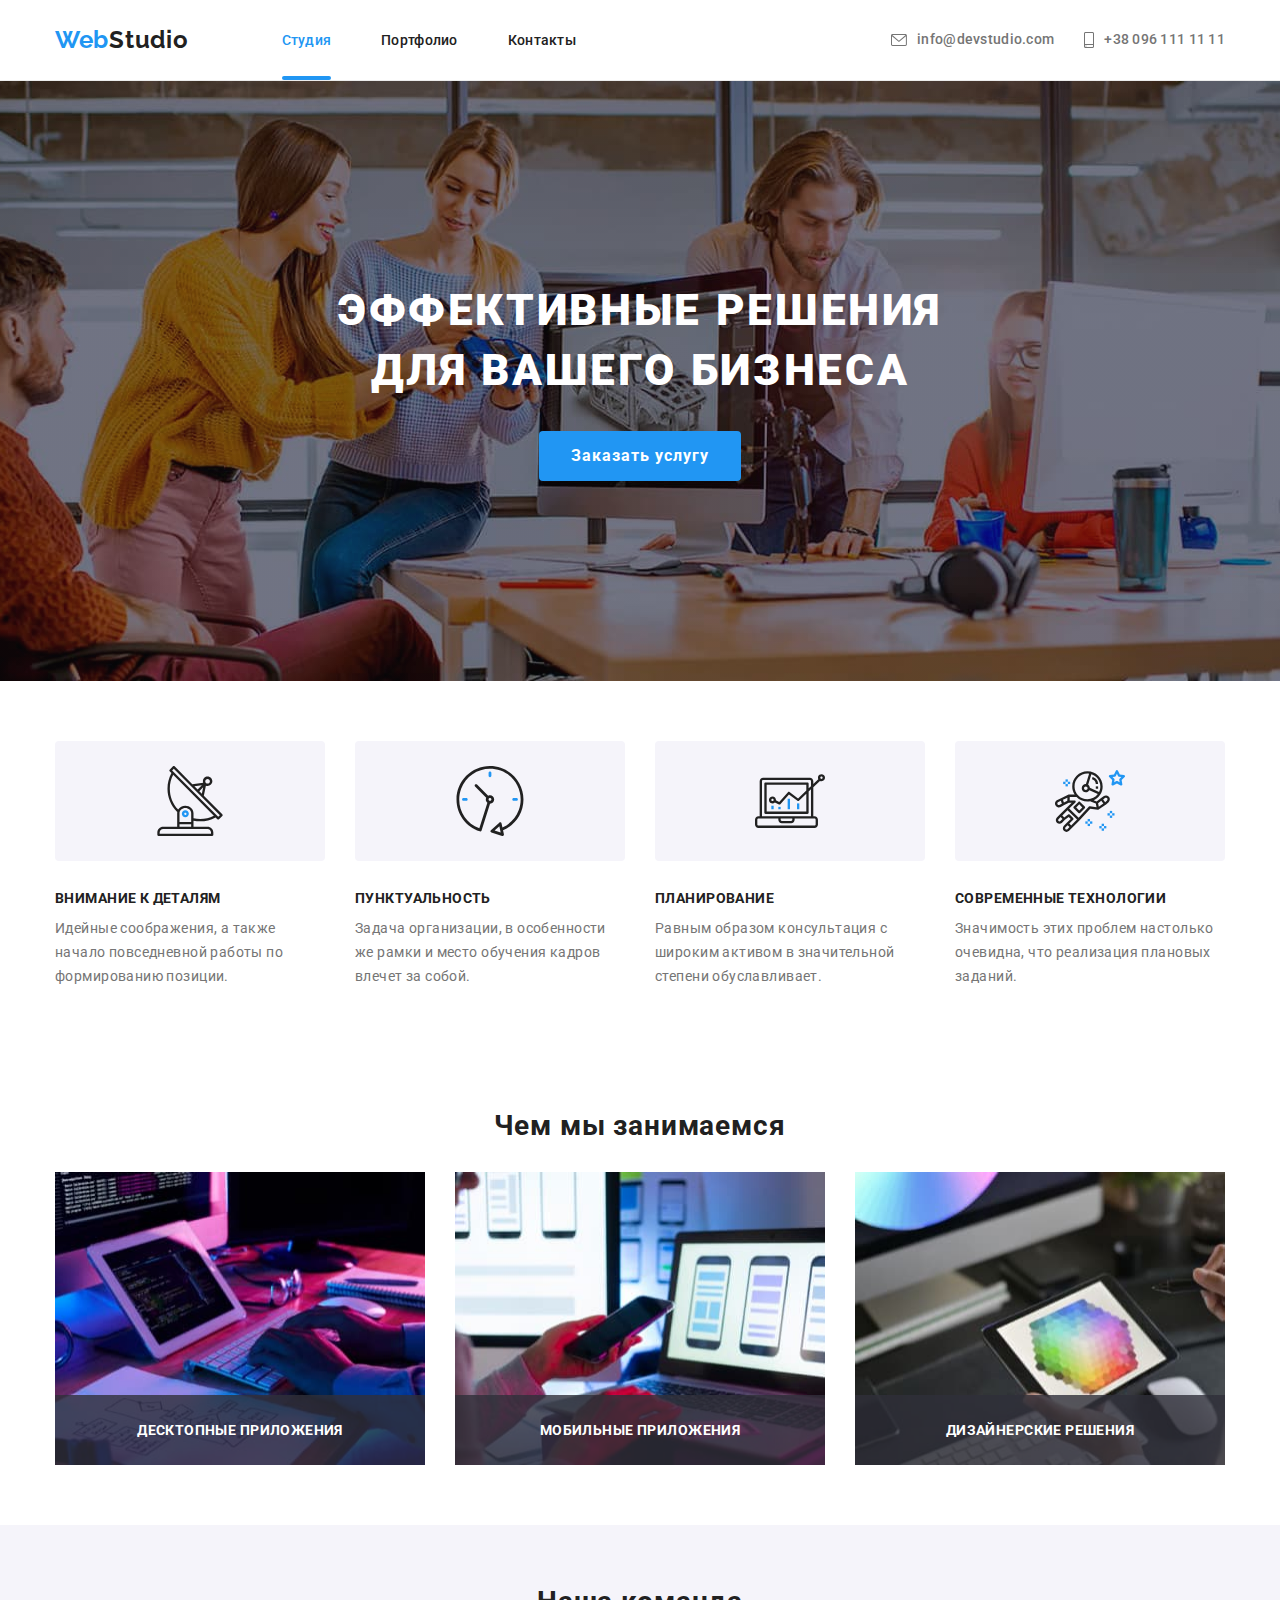
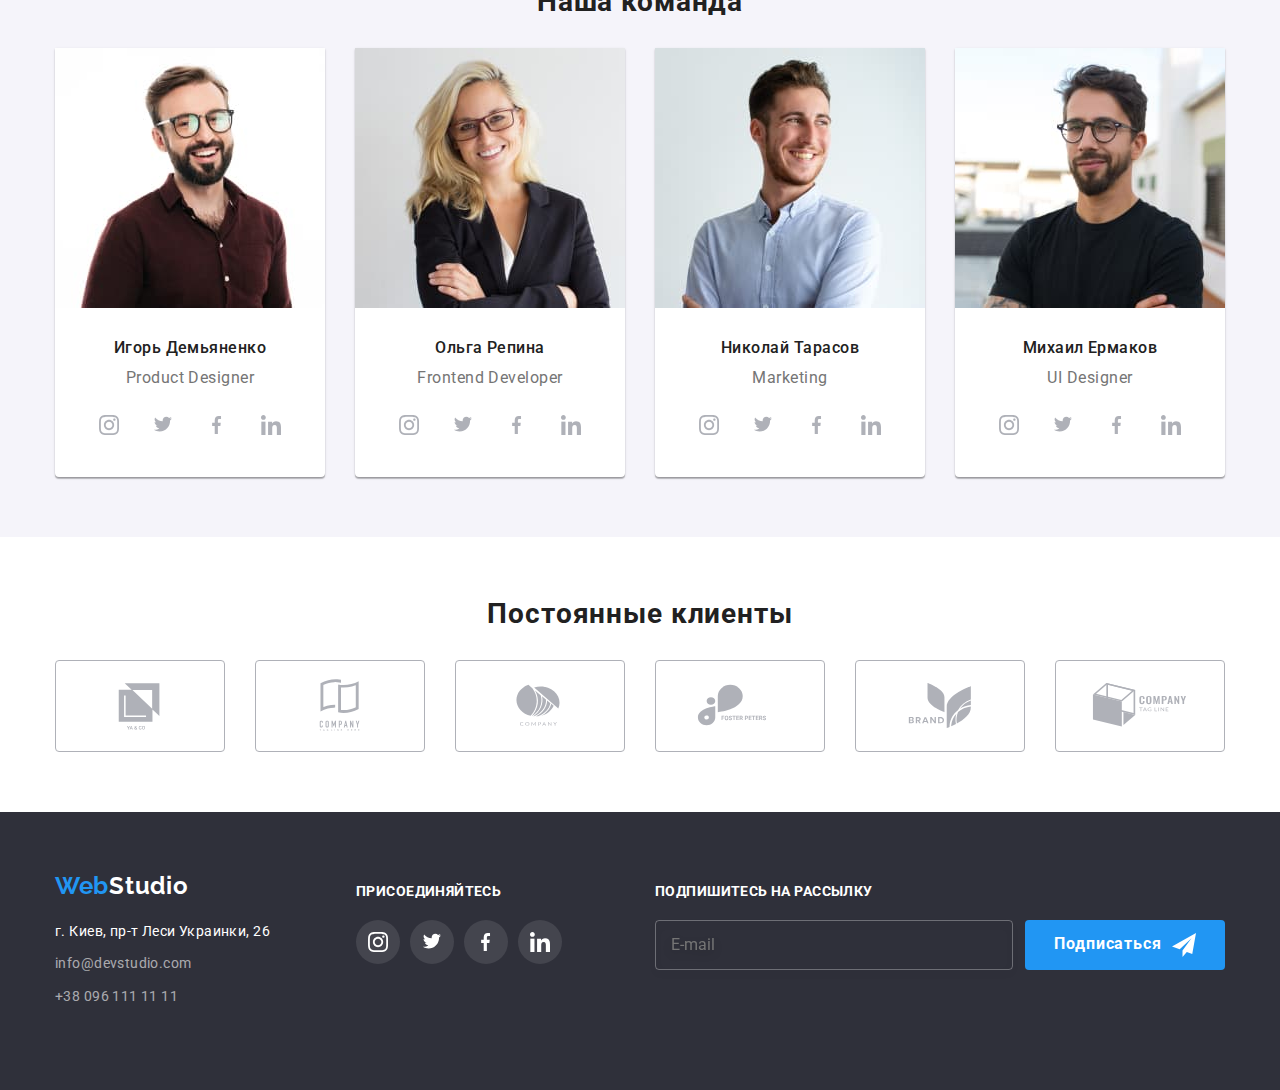
==== commit 948d20b7: "pictures and mobile menu added" ====
--- a/index.html
+++ b/index.html
@@ -11,12 +11,113 @@
 	</head>
 	<body>
 		<!-- Header -->
-		<!-- <header class="header">
+		<header class="header">
 			<div class="container header__container">
 				<nav class="navigation">
 					<a href="./index.html" lang="en" class="logo">
 						Web<span class="logo__studio">Studio</span>
 					</a>
+
+					<button type="button" class="mob-menu__button" data-menu-open>
+						<svg width="40" height="40" aria-label="Mobile menu switcher">
+							<use
+								class="icon-menu"
+								href="/images/icons.svg#icon-menu_button"
+							></use>
+						</svg>
+					</button>
+
+					<div class="mob-menu is-hidden" data-menu>
+						<div class="mob-menu__container">
+							<div class="mob-menu__top">
+								<button type="button" class="mob-menu__close" data-menu-close>
+									<svg width="40" height="40" aria-label="Mobile menu switcher">
+										<use
+											class="icon-cross"
+											href="/images/icons.svg#icon-close_menu"
+										></use>
+									</svg>
+								</button>
+
+								<ul class="mob-navigation__buttons">
+									<li class="mob-navigation__item">
+										<a
+											href="./index.html"
+											class="mob-navigation__link mob-navigation__link--current"
+										>
+											Студия</a
+										>
+									</li>
+									<li class="mob-navigation__item">
+										<a href="./portfolio.html" class="mob-navigation__link"
+											>Портфолио</a
+										>
+									</li>
+									<li class="mob-navigation__item">
+										<a href="./index.html" class="mob-navigation__link"
+											>Контакты</a
+										>
+									</li>
+								</ul>
+							</div>
+							<div class="mob-menu__bottom">
+								<ul class="mob-contact">
+									<li class="mob-contact__item">
+										<a href="tel:+380961111111" class="mob-contact__link">
+											+38 096 111 11 11</a
+										>
+									</li>
+									<li class="mob-contact__item">
+										<a
+											href="mailto:info@devstudio.com"
+											class="mob-contact__link"
+										>
+											info@devstudio.com</a
+										>
+									</li>
+								</ul>
+								<ul class="mob-social">
+									<li class="mob-social__item">
+										<a
+											href=""
+											target="_blank"
+											rel="noopener norefferer nofollow"
+											class="mob-social__link"
+											>Instagram</a
+										>
+									</li>
+									<li class="mob-social__item">
+										<a
+											href=""
+											target="_blank"
+											rel="noopener norefferer nofollow"
+											class="mob-social__link"
+											>Twitter</a
+										>
+									</li>
+									<li class="mob-social__item">
+										<a
+											href=""
+											target="_blank"
+											rel="noopener norefferer nofollow"
+											class="mob-social__link"
+											>Facebook</a
+										>
+									</li>
+									<li class="mob-social__item">
+										<a
+											href=""
+											target="_blank"
+											rel="noopener norefferer nofollow"
+											class="mob-social__link"
+											>LinkedIn</a
+										>
+									</li>
+								</ul>
+							</div>
+						</div>
+					</div>
+
 					<ul class="navigation__buttons">
 						<li class="navigation__item">
 							<a
@@ -53,7 +154,7 @@
 					</li>
 				</ul>
 			</div>
-		</header> -->
+		</header>
 		<!-- Page hero -->
 		<main>
 			<section class="hero">
@@ -130,30 +231,59 @@
 
 					<ul class="activities__grid">
 						<li class="activities__cell">
-							<img
-								src="./images/img_1.jpg"
-								alt="Печать на клавиатуре"
-								width="370"
-								height="294"
-							/>
+							<picture>
+								<source
+									srcset="
+										./images/box-1/box-1.jpg    1x,
+										./images/box-1/box-1-2x.jpg 2x
+									"
+									media="(min-width: 1200px)"
+								/>
+
+								<img
+									src="./images/box-1/box-1.jpg"
+									alt="Печать на клавиатуре"
+									width="370"
+									height="294"
+								/>
+							</picture>
 							<p class="activities__description">Десктопные приложения</p>
 						</li>
 						<li class="activities__cell">
-							<img
-								src="./images/img_2.jpg"
-								alt="Ноутбук с телефоном"
-								width="370"
-								height="294"
-							/>
+							<picture>
+								<source
+									srcset="
+										./images/box-2/box-2.jpg    1x,
+										./images/box-2/box-2-2x.jpg 2x
+									"
+									media="(min-width: 1200px)"
+								/>
+								<img
+									src="./images/box-2/box-2.jpg"
+									alt="Ноутбук с телефоном"
+									width="370"
+									height="294"
+								/>
+							</picture>
 							<p class="activities__description">Мобильные приложения</p>
 						</li>
 						<li class="activities__cell">
-							<img
-								src="./images/img_3.jpg"
-								alt="Палитра цветов на планшете"
-								width="370"
-								height="294"
-							/>
+							<picture>
+								<source
+									srcset="
+										./images/box-3/box-3.jpg    1x,
+										./images/box-3/box-3-2x.jpg 2x
+									"
+									media="(min-width: 1200px)"
+								/>
+								<img
+									src="./images/box-3/box-3.jpg"
+									alt="Палитра цветов на планшете"
+									width="370"
+									height="294"
+								/>
+							</picture>
+
 							<p class="activities__description">Дизайнерские решения</p>
 						</li>
 					</ul>
@@ -166,13 +296,38 @@
 					<h2 class="section__title">Наша команда</h2>
 					<ul class="team__grid">
 						<li class="team__profile">
-							<img
-								class="team__photo"
-								src="./images/team_photo/img.jpg"
-								alt="Игорь Демьяненко"
-								width="100%"
-								height="auto"
-							/>
+							<picture>
+								<source
+									srcset="
+										./images/team_photo/first/img-1-desk.jpg    1x,
+										./images/team_photo/first/img-1-desk-2x.jpg 2x
+									"
+									media="(min-width: 1200px)"
+								/>
+								<source
+									srcset="
+										./images/team_photo/first/img-1-tab.jpg    1x,
+										./images/team_photo/first/img-1-tab-2x.jpg 2x
+									"
+									media="(min-width: 768px)"
+								/>
+								<source
+									srcset="
+										./images/team_photo/first/img-1.jpg    1x,
+										./images/team_photo/first/img-1-2x.jpg 2x
+									"
+									media="(min-width: 768px)"
+								/>
+
+								<img
+									class="team__photo"
+									src="./images/team_photo/first/img-1.jpg"
+									alt="Игорь Демьяненко"
+									width="100%"
+									height="auto"
+								/>
+							</picture>
+
 							<div class="team__wrap">
 								<h3 class="team__name">Игорь Демьяненко</h3>
 								<p lang="en" class="team__description">Product Designer</p>
@@ -233,13 +388,37 @@
 							</div>
 						</li>
 						<li class="team__profile">
-							<img
-								class="team__photo"
-								src="./images/team_photo/img(1).jpg"
-								alt="Ольга Репина"
-								width="100%"
-								height="auto"
-							/>
+							<picture>
+								<source
+									srcset="
+										./images/team_photo/second/img-2-desk.jpg    1x,
+										./images/team_photo/second/img-2-desk-2x.jpg 2x
+									"
+									media="(min-width: 1200px)"
+								/>
+								<source
+									srcset="
+										./images/team_photo/second/img-2-tab.jpg    1x,
+										./images/team_photo/second/img-2-tab-2x.jpg 2x
+									"
+									media="(min-width: 768px)"
+								/>
+								<source
+									srcset="
+										./images/team_photo/second/img-2.jpg    1x,
+										./images/team_photo/second/img-2-2x.jpg 2x
+									"
+									media="(min-width: 768px)"
+								/>
+
+								<img
+									class="team__photo"
+									src="./images/team_photo/second/img-2.jpg"
+									alt="Ольга Репина"
+									width="100%"
+									height="auto"
+								/>
+							</picture>
 							<div class="team__wrap">
 								<h3 class="team__name">Ольга Репина</h3>
 								<p lang="en" class="team__description">Frontend Developer</p>
@@ -300,13 +479,38 @@
 							</div>
 						</li>
 						<li class="team__profile">
-							<img
-								class="team__photo"
-								src="./images/team_photo/img(2).jpg"
-								alt="Николай Тарасов"
-								width="100%"
-								height="auto"
-							/>
+							<picture>
+								<source
+									srcset="
+										./images/team_photo/third/img-3-desk.jpg    1x,
+										./images/team_photo/third/img-3-desk-2x.jpg 2x
+									"
+									media="(min-width: 1200px)"
+								/>
+								<source
+									srcset="
+										./images/team_photo/third/img-3-tab.jpg    1x,
+										./images/team_photo/third/img-3-tab-2x.jpg 2x
+									"
+									media="(min-width: 768px)"
+								/>
+								<source
+									srcset="
+										./images/team_photo/third/img-3.jpg    1x,
+										./images/team_photo/third/img-3-2x.jpg 2x
+									"
+									media="(min-width: 768px)"
+								/>
+
+								<img
+									class="team__photo"
+									src="./images/team_photo/third/img-3.jpg"
+									alt="Николай Тарасов"
+									width="100%"
+									height="auto"
+								/>
+							</picture>
+
 							<div class="team__wrap">
 								<h3 class="team__name">Николай Тарасов</h3>
 								<p lang="en" class="team__description">Marketing</p>
@@ -367,13 +571,37 @@
 							</div>
 						</li>
 						<li class="team__profile">
-							<img
-								class="team__photo"
-								src="./images/team_photo/img(3).jpg"
-								alt="Михаил Ермаков"
-								width="100%"
-								height="auto"
-							/>
+							<picture>
+								<source
+									srcset="
+										./images/team_photo/fourth/img-4-desk.jpg    1x,
+										./images/team_photo/fourth/img-4-desk-2x.jpg 2x
+									"
+									media="(min-width: 1200px)"
+								/>
+								<source
+									srcset="
+										./images/team_photo/fourth/img-4-tab.jpg    1x,
+										./images/team_photo/fourth/img-4-tab-2x.jpg 2x
+									"
+									media="(min-width: 768px)"
+								/>
+								<source
+									srcset="
+										./images/team_photo/fourth/img-4.jpg    1x,
+										./images/team_photo/fourth/img-4-2x.jpg 2x
+									"
+									media="(min-width: 768px)"
+								/>
+
+								<img
+									class="team__photo"
+									src="./images/team_photo/fourth/img-4.jpg"
+									alt="Михаил Ермаков"
+									width="100%"
+									height="auto"
+								/>
+							</picture>
 							<div class="team__wrap">
 								<h3 class="team__name">Михаил Ермаков</h3>
 								<p lang="en" class="team__description">UI Designer</p>
@@ -688,7 +916,7 @@
 							class="modal__input-checkbox"
 						/>
 						<span class="modal__icon-checkbox"></span>Соглашаюсь с рассылкой и
-						принимаю <a href="#" class="modal__link">Условия договора</a></label
+						принимаю<a href="#" class="modal__link">Условия договора</a></label
 					>
 
 					<button
@@ -701,5 +929,6 @@
 			</div>
 		</div>
 		<script src="./js/modal.js"></script>
+		<script src="./js/menu.js"></script>
 	</body>
 </html>
--- a/css/main.min.css
+++ b/css/main.min.css
@@ -1 +1 @@
-@import"https://cdnjs.cloudflare.com/ajax/libs/modern-normalize/1.1.0/modern-normalize.min.css";@import'https://fonts.googleapis.com/css2?family=Raleway:wght@700&family=Roboto:wght@400;500;700;900&display=swap';p,h1,h2,h3,h4,h5,h6{margin:0}ul{margin:0;padding-left:0}button{cursor:pointer}body{font-family:var(--main-font)}a{color:currentColor}address{font-style:normal}.button-background--centered,.modal__form,.hero__heading,.hero,.container{margin-left:auto;margin-right:auto}.modal__input-icon,.clients-list__icon,.social-icons__vector,.contact__icon{fill:currentColor}.product-card,.filter,.clients-list,.social-icons,.team__grid,.advantages__grid,.footer__address-transcript,.contact,.navigation__buttons{list-style:none;margin-bottom:0;margin-top:0}section{padding-top:94px;padding-bottom:94px}html{box-sizing:border-box}*,*::before,*::after{box-sizing:inherit}address{font-style:normal}body{background-color:#fff;color:#212121;font-family:"Roboto",sans-serif;text-decoration:none}img{display:block;max-width:100%;height:auto}.container{margin-top:0;margin-bottom:0;padding-left:15px;padding-right:15px}@media screen and (min-width: 480px){.container{width:480px}}@media screen and (min-width: 768px){.container{width:768px}}@media screen and (min-width: 1200px){.container{width:1200px}}.section__title{font-size:36px;line-height:1.17;letter-spacing:.03em;margin-top:0;margin-bottom:50px;text-align:center}.logo{font-weight:700;color:#2196f3;font-family:"Raleway",sans-serif;font-size:26px;line-height:1.19;letter-spacing:.03em;text-decoration:none}.logo__studio{color:#212121}.logo__studio-inverse{color:#fff}.header{background-color:#fff;border-bottom:1px solid #ececec}.header__container{display:flex}.navigation{display:flex;align-items:center}.navigation__buttons{gap:50px;display:flex;padding-left:0;margin-left:93px}.navigation__link{font-size:14px;line-height:1.14;letter-spacing:.02em;padding-top:32px;padding-bottom:32px;list-style:none;color:#212121;text-decoration:none;font-weight:500;position:relative;transition:color 250ms cubic-bezier(0.4, 0, 0.2, 1)}.navigation__link:hover,.navigation__link:focus{color:#2196f3}.navigation__link--current{color:#2196f3}.navigation__link--current::after{content:"";position:absolute;display:block;bottom:-1px;width:100%;height:4px;background-color:#2196f3;border-radius:2px}.contact{display:flex;margin-left:auto;padding-left:0;margin-top:0;margin-bottom:0px;gap:30px}.contact__item{padding-top:32px;padding-bottom:32px;display:inline-flex;align-items:center}.contact__link{color:#757575;font-weight:500;font-size:14px;line-height:1.14;letter-spacing:.02em;align-items:center;display:flex;transition:color 250ms cubic-bezier(0.4, 0, 0.2, 1);gap:10px;text-decoration:none}.contact__link:hover,.contact__link:focus{color:#2196f3}.footer{background-color:#2f303a;padding-top:60px;padding-bottom:60px;margin:0}@media screen and (min-width: 1200px){.footer{padding-left:15px}}@media screen and (min-width: 768px){.footer__container{display:flex;flex-wrap:wrap;padding-left:76px;padding-right:89px}}@media screen and (min-width: 1200px){.footer__container{display:flex;flex-wrap:nowrap;padding-left:0;padding-right:0}}.footer__left-info{text-align:center;margin-bottom:60px}@media screen and (min-width: 1200px){.footer__left-info{margin-right:70px}}.footer__logo{margin-right:0;margin-bottom:20px;display:inline-block}.footer__address{font-size:14px;line-height:1.71;letter-spacing:.03em}.footer__address-transcript{padding-left:0}.footer__address-line{color:#fff;font-size:14px;line-height:1.71;letter-spacing:.03em;margin-bottom:8px}.footer__address-line:last-child{margin-bottom:0}@media screen and (min-width: 1200px){.footer__address-line{margin-bottom:9px}.footer__address-line:last-child{margin-bottom:0}}.contact-data{text-decoration:none;color:rgba(255,255,255,.6);font-family:"Roboto",sans-serif;transition:color 250ms cubic-bezier(0.4, 0, 0.2, 1)}.contact-data:focus,.contact-data:hover{color:#2196f3}.footer__center-info{margin-bottom:60px}@media screen and (min-width: 768px){.footer__center-info{margin-left:auto;padding-top:5px}}@media screen and (min-width: 1200px){.footer__center-info{padding-top:12px;padding-bottom:40px;margin-bottom:0;margin-left:0}}.footer__invitation{font-family:"Roboto",sans-serif;text-transform:uppercase;color:#fff;margin-top:0;margin-bottom:20px;font-weight:700;font-size:14px;line-height:1.14;letter-spacing:.03em;text-align:center}@media screen and (min-width: 1200px){.footer__invitation{text-align:none}}.footer__subscription{display:flex;justify-content:center;width:100%}@media screen and (min-width: 1200px){.footer__subscription{align-items:center;margin-left:auto;padding-top:12px;padding-bottom:40px;justify-content:start}}.footer__form{display:flex;flex-wrap:wrap;justify-content:center;width:100%}@media screen and (min-width: 768px){.footer__form{width:450px}}@media screen and (min-width: 1200px){.footer__form{flex-wrap:nowrap;justify-content:center;width:358px}}.footer__input{padding-left:15px;width:100%;height:50px;margin-bottom:20px;border:1px solid rgba(255,255,255,.3);filter:drop-shadow(0px 4px 4px rgba(0, 0, 0, 0.15));border-radius:4px;background-color:rgba(0,0,0,0);color:#fff;outline:inherit}@media screen and (min-width: 1200px){.footer__input{width:358px}}.button-background.button-background--submit{display:flex;justify-content:center;align-items:center;flex-wrap:nowrap;width:200px;padding-left:0;padding-right:0}@media screen and (min-width: 1200px){.button-background.button-background--submit{margin-left:12px}}.button-background__icon{margin-left:10px}@media screen and (max-width: 1199px){.activities{display:none}}.activities__grid{display:flex;flex-wrap:wrap;justify-content:center;padding:0;list-style:none;gap:30px}.activities__cell{margin:0;padding:0;flex-basis:calc(33.3333333333% - 30px);position:relative;bottom:0}.activities__description{display:flex;justify-content:center;align-items:center;position:absolute;bottom:0;width:100%;height:70px;margin:0;color:#fff;text-transform:uppercase;font-weight:700;font-size:14px;line-height:1.14;letter-spacing:.03em;background-color:rgba(47,48,58,.8)}.hero{background-color:#2f303a;background-image:linear-gradient(rgba(47, 48, 58, 0.4), rgba(47, 48, 58, 0.4)),url(/images/bg-mob.jpg);background-repeat:no-repeat;background-position:center;padding-top:118;padding-bottom:118px;background-size:cover;align-items:center}.hero__container{text-align:center}@media(min-device-pixel-ratio: 2),(min-resolution: 192dpi),(min-resolution: 2dppx){.hero{background-image:linear-gradient(rgba(25, 28, 38, 0.2), rgba(25, 28, 38, 0.2)),url(/images/bg-mob-2x.jpg)}}@media screen and (min-width: 768px){.hero{background-image:linear-gradient(rgba(25, 28, 38, 0.2), rgba(25, 28, 38, 0.2)),url(/images/bg-tab.jpg)}}@media screen and (min-width: 768px)and (min-device-pixel-ratio: 2),screen and (min-width: 768px)and (min-resolution: 192dpi),screen and (min-width: 768px)and (min-resolution: 2dppx){.hero{background-image:linear-gradient(rgba(25, 28, 38, 0.2), rgba(25, 28, 38, 0.2)),url(/images/bg-tab-2x.jpg)}}@media screen and (min-width: 1200px){.hero{background-image:linear-gradient(rgba(25, 28, 38, 0.2), rgba(25, 28, 38, 0.2)),url(/images/bg-desk.jpg);padding-top:200px;padding-bottom:200px}}@media screen and (min-width: 1200px)and (min-device-pixel-ratio: 2),screen and (min-width: 1200px)and (min-resolution: 192dpi),screen and (min-width: 1200px)and (min-resolution: 2dppx){.hero{background-image:linear-gradient(rgba(25, 28, 38, 0.2), rgba(25, 28, 38, 0.2)),url(/images/bg-desk-2x.jpg);padding-top:200px;padding-bottom:200px}}.hero__heading{color:#fff;font-weight:900;font-size:26px;line-height:1.6153846154;text-align:center;letter-spacing:.06em;text-transform:uppercase;margin-top:0;margin-bottom:30px}@media screen and (min-width: 768px){.hero__heading{width:360px}}@media screen and (min-width: 1200px){.hero__heading{font-size:44px;line-height:1.36;width:696px}}.button-background{color:#fff;background-color:#2196f3;font-family:"Roboto",sans-serif;font-weight:700;font-size:16px;line-height:1.88;letter-spacing:.06em;border:0;border-radius:4px;padding:10px 32px;cursor:pointer;transition:background-color 250ms cubic-bezier(0.4, 0, 0.2, 1),color 250ms cubic-bezier(0.4, 0, 0.2, 1)}.button-background:hover,.button-background:focus{color:#fff;background-color:#188ce8}.advantages__section{padding-bottom:0}.advantages__grid{display:flex;flex-wrap:wrap;justify-content:center;gap:30px;padding-left:0}@media screen and (min-width: 480px){.advantages__grid{padding-top:60px;padding-bottom:60px}}.advantages__cell{margin:0;padding:0}@media screen and (min-width: 480px){.advantages__cell{flex-basis:100%}}@media screen and (min-width: 768px){.advantages__cell{flex-basis:calc((100% - 30px)/2)}}@media screen and (min-width: 1200px){.advantages__cell{flex-basis:calc((100% - 30px)/2)}}.advantages__wrap{display:flex;justify-content:center;align-items:center;margin-bottom:30px;height:120px;background-color:#f5f4fa;border-radius:4px}.advantages__title{margin-top:0;margin-bottom:10px;font-weight:700;font-size:14px;line-height:1.14;letter-spacing:.03em;text-transform:uppercase}.advantages__description{color:#757575;font-weight:400;font-size:14px;line-height:1.71;letter-spacing:.03em;margin:0}@media screen and (max-width: 1199px){.activities{display:none}}.activities__grid{display:flex;flex-wrap:wrap;justify-content:center;padding:0;list-style:none;gap:30px}.activities__cell{margin:0;padding:0;flex-basis:calc(33.3333333333% - 30px);position:relative;bottom:0}.activities__description{display:flex;justify-content:center;align-items:center;position:absolute;bottom:0;width:100%;height:70px;margin:0;color:#fff;text-transform:uppercase;font-weight:700;font-size:14px;line-height:1.14;letter-spacing:.03em;background-color:rgba(47,48,58,.8)}.team__section{background-color:#f5f4fa}.team__grid{display:flex;flex-wrap:wrap;justify-content:center;gap:30px;padding:0}.team__profile{margin:0;padding:0;gap:30px;border-color:#212121;box-shadow:0px 1px 3px rgba(0,0,0,.12),0px 1px 1px rgba(0,0,0,.14),0px 2px 1px rgba(0,0,0,.2);border-radius:0px 0px 4px 4px;background-color:#fff}@media screen and (min-width: 480px){.team__profile{flex-basis:100%}}@media screen and (min-width: 768px){.team__profile{flex-basis:calc((100% - 30px)/2)}}@media screen and (min-width: 1200px){.team__profile{flex-basis:calc((100% - 30px)/4)}}.team__wrap{padding-top:30px;padding-bottom:30px;justify-content:center}.team__name,.team__description{color:#212121;font-weight:500;font-size:16px;line-height:1.19;letter-spacing:.03em;margin-top:0;margin-bottom:10px;text-align:center}.team__description{color:#757575;font-weight:400;margin-bottom:16px}.social-icons{display:flex;gap:10px;padding:0;justify-content:center}.social-icons__link{display:flex;justify-content:center;align-items:center;width:44px;height:44px;border-radius:50%;color:#afb1b8;background-color:rgba(0,0,0,0);transition:background-color 250ms cubic-bezier(0.4, 0, 0.2, 1)}.social-icons__link:hover{background-color:#2196f3;color:#fff}.social-icons__link--footer{color:#fff;background-color:rgba(255,255,255,.1)}.clients-list{display:flex;flex-wrap:wrap;justify-content:center;margin-right:-30px;margin-left:-30px;gap:30px}.clients-list__cell{flex-basis:calc((100% - 30px)/2)}@media screen and (min-width: 768px){.clients-list__cell{flex-basis:calc((100% - 30px)/3)}}@media screen and (min-width: 1200px){.clients-list__cell{flex-basis:calc((100% - 30px)/6)}}.clients-list__link{display:flex;justify-content:center;align-items:center;height:92px;border:1px solid #afb1b8;border-radius:4px;color:#afb1b8;transition:color 250ms cubic-bezier(0.4, 0, 0.2, 1)}.clients-list__link:hover{color:#2196f3;border:1px solid #2196f3}.filter{margin-bottom:50px;padding-left:0;display:flex;justify-content:flex-start;flex-wrap:wrap;gap:8px}@media screen and (min-width: 768px){.filter{justify-content:center}}.filter__button{padding-top:6px;padding-left:22px;padding-bottom:6px;padding-right:22px;color:#212121;background-color:#f5f4fa;font-family:"Roboto",sans-serif;font-weight:500;font-size:16px;line-height:1.63;letter-spacing:.03em;cursor:pointer;border-radius:4px;border:rgba(0,0,0,0);transition:background-color 250ms cubic-bezier(0.4, 0, 0.2, 1),color 250ms cubic-bezier(0.4, 0, 0.2, 1),box-shadow 250ms cubic-bezier(0.4, 0, 0.2, 1)}.filter__button--current{background-color:#2196f3;color:#fff;box-shadow:0px 3px 1px rgba(0,0,0,.1),0px 1px 2px rgba(0,0,0,.08),0px 2px 2px rgba(0,0,0,.12)}.filter__button:hover,.filter__button:focus{color:#fff;background-color:#2196f3;font-family:"Roboto",sans-serif;font-size:16px;line-height:1.63;letter-spacing:.03em;box-shadow:0px 3px 1px rgba(0,0,0,.1),0px 1px 2px rgba(0,0,0,.08),0px 2px 2px rgba(0,0,0,.12)}.product-card{padding:0;gap:30px;display:flex;flex-wrap:wrap;justify-content:center}@media screen and (min-width: 480px){.product-card__item{flex-basis:100%}}@media screen and (min-width: 768px){.product-card__item{flex-basis:calc((100% - 30px)/2)}}@media screen and (min-width: 1200px){.product-card__item{flex-basis:calc((100% - 30px)/3)}}.product-card__link{width:100%;height:100%;display:block;text-decoration:none;transition:transform 250ms cubic-bezier(0.4, 0, 0.2, 1)}.product-card__link:hover{box-shadow:0px 1px 1px rgba(0,0,0,.12),0px 4px 4px rgba(0,0,0,.06),1px 4px 6px rgba(0,0,0,.16)}.product-card__wrap{padding:20px 24px;border:1px solid #eee;border-top:none}.product-card__name{color:#212121;font-weight:700;font-size:18px;line-height:2;letter-spacing:.06em;margin-top:0;margin-bottom:4px}.product-card__description{font-weight:400;font-size:16px;line-height:1.88;letter-spacing:.03em;color:#757575;margin:0}.overlay{position:relative;overflow:hidden}.overlay__wrap{display:flex;justify-content:center;align-items:center;content:"";position:absolute;padding-left:24px;padding-right:24px;margin:0;width:100%;height:100%;background:rgba(33,150,243,.9);transform:translateY 0;transition:transform 250ms cubic-bezier(0.4, 0, 0.2, 1);font-size:18px;line-height:1.56;letter-spacing:.03em;color:#fff;overflow:hidden}.product-card__link:hover .overlay__wrap{transform:translateY(-100%)}.overlay__description{margin:0}.backdrop{position:fixed;opacity:1;transition:opacity 250ms cubic-bezier(0.4, 0, 0.2, 1);top:0;left:0;width:100%;height:100%;background-color:rgba(0,0,0,.2)}.backdrop.is-hidden{opacity:0;pointer-events:none;transition:opacity 250ms cubic-bezier(0.4, 0, 0.2, 1)}.modal{position:absolute;left:50%;top:50%;transform:translate(-50%, -50%);width:528px;height:581px;padding:40px;width:528px;background:#fff;box-shadow:0px 1px 3px rgba(0,0,0,.12),0px 1px 1px rgba(0,0,0,.14),0px 2px 1px rgba(0,0,0,.2);border-radius:4px}.close-wrap{position:absolute;top:8px;right:8px;width:30px;height:30px;background-image:url(/images/close.svg);background-repeat:no-repeat;background-position:center;background-color:#fff;border:1px solid rgba(0,0,0,.1);border-radius:50%;transition:box-shadow 250ms cubic-bezier(0.4, 0, 0.2, 1)}.close-wrap:hover,.close-wrap:focus{cursor:pointer;box-shadow:0px 0px 5px 1px rgba(0,0,0,.2);background-image:url(/images/close-blue.svg)}.modal__header{margin-top:0;margin-bottom:12px;letter-spacing:.03em;font-size:20px;line-height:.87;text-align:center}.modal__item{position:relative;display:flex;flex-direction:column;margin-bottom:10px}.modal__item:last-child{flex-direction:row}.modal__item:nth-child(5){margin-bottom:20px}.modal__item .modal__label{font-weight:400;font-size:12px;line-height:14px;letter-spacing:.01em;color:#757575;margin-bottom:4px}.modal__input,.modal__item-textarea{border:1px solid rgba(33,33,33,.2);border-radius:4px;outline:inherit;transition:border 250ms cubic-bezier(0.4, 0, 0.2, 1)}.modal__input:focus,.modal__input:focus,.modal__item-textarea:focus,.modal__item-textarea:focus{border:1px solid #2196f3}.modal__input{height:40px;padding-left:40px}.modal__input-icon{position:absolute;left:15px;top:55%;transform:opacity}.modal__item .modal__input:focus~.modal__input-icon{color:#2196f3}.modal__input~.modal__input-icon{transition:color 250ms cubic-bezier(0.4, 0, 0.2, 1)}.modal__input-checkbox{position:absolute;appearance:none;width:15px;display:flex}.modal__icon-checkbox{width:16px;height:15px;background-color:rgba(0,0,0,0);border:2px solid #000;border-radius:2px;margin-right:9px;transition:border 250ms cubic-bezier(0.4, 0, 0.2, 1)}.modal__input-checkbox:checked+.modal__icon-checkbox{background-image:url(../images/icon-check.svg);background-size:contain;background-color:#2196f3;border:2px solid #2196f3;background-repeat:no-r epeat}.modal__input-checkbox:focus+.modal__icon-checkbox{border:2px solid #2196f3}.modal__item-textarea{resize:none;width:100%;border:1px solid rgba(33,33,33,.2);border-radius:4px;padding:0;height:120px;font-weight:400;font-size:12px;line-height:14px;letter-spacing:.01em;padding:12px 16px;color:rgba(117,117,117,.5)}.modal__label-checkbox{font-weight:400;font-size:14px;line-height:24px;letter-spacing:.03em;color:#757575;display:flex;align-items:center;margin-bottom:30px;justify-content:center}.modal__link{text-decoration:underline;color:#2196f3;padding-left:3px}.modal__link:hover{text-decoration:none}.button-background--centered{display:block}/*# sourceMappingURL=main.min.css.map */+@import"https://cdnjs.cloudflare.com/ajax/libs/modern-normalize/1.1.0/modern-normalize.min.css";@import'https://fonts.googleapis.com/css2?family=Raleway:wght@700&family=Roboto:wght@400;500;700;900&display=swap';p,h1,h2,h3,h4,h5,h6{margin:0}ul{margin:0;padding-left:0}button{cursor:pointer}body{font-family:var(--main-font)}a{color:currentColor}address{font-style:normal}.button-background--centered,.modal__form,.hero__heading,.hero,.container{margin-left:auto;margin-right:auto}.modal__input-icon,.clients-list__icon,.social-icons__vector,.contact__icon{fill:currentColor}.product-card,.filter,.clients-list,.social-icons,.team__grid,.advantages__grid,.footer__address-transcript,.contact,.mob-contact,.mob-navigation__buttons,.navigation__buttons{list-style:none;margin-bottom:0;margin-top:0}section{padding-top:94px;padding-bottom:94px}@media screen and (min-width: 480px){section{padding-top:60px;padding-bottom:60px}}html{box-sizing:border-box}*,*::before,*::after{box-sizing:inherit}address{font-style:normal}body{background-color:#fff;color:#212121;font-family:"Roboto",sans-serif;text-decoration:none}img{display:block;max-width:100%;height:auto}.container{margin-top:0;margin-bottom:0;padding-left:15px;padding-right:15px}@media screen and (min-width: 480px){.container{width:480px}}@media screen and (min-width: 768px){.container{width:768px}}@media screen and (min-width: 1200px){.container{width:1200px}}.section__title{font-weight:700;font-size:36px;line-height:1.17;letter-spacing:.03em;margin-top:0;margin-bottom:50px;text-align:center}@media screen and (min-width: 480px){.section__title{font-size:28px;line-height:1.1785714286;margin-bottom:30px}}.logo{font-weight:700;color:#2196f3;font-family:"Raleway",sans-serif;font-size:26px;line-height:1.19;letter-spacing:.03em;text-decoration:none}@media screen and (min-width: 480px){.logo{font-size:24px;line-height:1.1666666667}}.logo__studio{color:#212121}.logo__studio-inverse{color:#fff}.header{background-color:#fff;border-bottom:1px solid #ececec}.header__container{display:flex}.navigation{display:inline-flex;align-items:center}@media screen and (max-width: 767px){.navigation{width:100%;justify-content:space-between}}.navigation__buttons{gap:50px;display:flex;padding-left:0;margin-left:93px}.mob-menu__button{border:0;background-color:rgba(0,0,0,0);padding:0}@media screen and (min-width: 768px){.mob-menu__button{display:none}}.is-hidden{opacity:0;visibility:hidden;pointer-events:none}.mob-menu{position:fixed;overflow:hidden;width:100vw;height:100vh;top:0;left:0;background-color:#fff;z-index:3;transition:opacity 250ms cubic-bezier(0.4, 0, 0.2, 1)}.mob-menu__container{display:flex;justify-content:space-between;flex-direction:column;height:100%;max-width:480px;padding-left:40px;padding-right:15px;padding-bottom:48px;margin-left:auto;margin-right:auto;overflow:auto}.mob-menu__close{display:block;margin-left:auto;border:0;background-color:rgba(0,0,0,0);padding:0}.mob-navigation__item:nth-child(2){margin-top:35.71px;margin-bottom:32px}.mob-navigation__item:nth-child(3){margin-bottom:32px}.mob-navigation__link{font-weight:500;font-size:40px;line-height:1.175;letter-spacing:.02em;text-decoration:none;color:#212121}.mob-navigation__link--current{color:#2196f3}.mob-contact__item:nth-child(2){margin-top:32px;margin-bottom:64px}.mob-contact__link{text-decoration:none;font-family:"Roboto";font-style:normal;font-weight:500;font-size:34px;line-height:1.1764705882;letter-spacing:.02em;color:#2196f3}.mob-contact__item:nth-child(2) .mob-contact__link{font-size:24px;line-height:1.1666666667;letter-spacing:.02em;color:#757575}.mob-social{display:flex;flex-wrap:wrap;gap:20px;list-style:none}.mob-social__item:not(:last-child):after{content:"";width:22px;height:0px;margin-left:10px;border:1px solid rgba(33,33,33,.2);transform:rotate(90deg)}.mob-social__link{text-decoration:none;font-family:"Roboto";font-style:normal;font-weight:500;font-size:18px;line-height:1.2222222222;letter-spacing:.02em;color:#2196f3}.navigation__link{font-size:14px;line-height:1.14;letter-spacing:.02em;padding-top:32px;padding-bottom:32px;list-style:none;color:#212121;text-decoration:none;font-weight:500;position:relative;transition:color 250ms cubic-bezier(0.4, 0, 0.2, 1)}.navigation__link:hover,.navigation__link:focus{color:#2196f3}.navigation__link--current{color:#2196f3}.navigation__link--current::after{content:"";position:absolute;display:block;bottom:0;width:100%;height:4px;background-color:#2196f3;border-radius:2px}@media screen and (min-width: 768px){.navigation__link--current::after{bottom:-2px}}@media screen and (min-width: 1200px){.navigation__link--current::after{bottom:0}}@media screen and (max-width: 767px){.navigation__buttons{display:none}}@media screen and (max-width: 767px){.contact{display:none}}@media screen and (min-width: 768px){.contact{display:flex;margin-left:auto;gap:10px;flex-direction:column;padding:21px 0}}@media screen and (min-width: 1200px){.contact{flex-direction:row;padding:0;margin-top:0;margin-bottom:0px;gap:30px}}@media screen and (min-width: 768px){.contact__item{padding:0}}@media screen and (min-width: 1200px){.contact__item{padding-top:32px;padding-bottom:32px;display:inline-flex;align-items:center}}.contact__link{color:#757575;font-weight:500;font-size:14px;line-height:1.14;letter-spacing:.02em;align-items:center;display:flex;transition:color 250ms cubic-bezier(0.4, 0, 0.2, 1);gap:10px;text-decoration:none}.contact__link:hover,.contact__link:focus{color:#2196f3}.footer{background-color:#2f303a;padding-top:60px;padding-bottom:60px;margin:0}@media screen and (min-width: 768px){.footer__container{display:flex;flex-wrap:wrap;padding-left:76px;padding-right:89px}}@media screen and (min-width: 1200px){.footer__container{display:flex;flex-wrap:nowrap;padding-left:15px;padding-right:15px;width:1200px}}.footer__left-info{text-align:center;margin-bottom:60px}@media screen and (min-width: 1200px){.footer__left-info{margin-right:70px;min-width:231px;margin-bottom:0;text-align:initial}}.footer__logo{margin-right:0;margin-bottom:20px;display:inline-block}.footer__address{font-size:14px;line-height:1.71;letter-spacing:.03em}.footer__address-transcript{padding-left:0}.footer__address-line{color:#fff;font-size:14px;line-height:1.71;letter-spacing:.03em;margin-bottom:8px}.footer__address-line:last-child{margin-bottom:0}@media screen and (min-width: 1200px){.footer__address-line{margin-bottom:9px}.footer__address-line:last-child{margin-bottom:0}}.contact-data{text-decoration:none;color:rgba(255,255,255,.6);font-family:"Roboto",sans-serif;transition:color 250ms cubic-bezier(0.4, 0, 0.2, 1)}.contact-data:focus,.contact-data:hover{color:#2196f3}.footer__center-info{margin-bottom:60px}@media screen and (min-width: 768px){.footer__center-info{margin-left:auto;padding-top:5px}}@media screen and (min-width: 1200px){.footer__center-info{padding-top:12px;padding-bottom:40px;margin-bottom:0;margin-left:0;margin-right:93px}}.footer__invitation{font-family:"Roboto",sans-serif;text-transform:uppercase;color:#fff;margin-top:0;margin-bottom:20px;font-weight:700;font-size:14px;line-height:1.14;letter-spacing:.03em;text-align:center}@media screen and (min-width: 1200px){.footer__invitation{text-align:initial}}@media screen and (min-width: 768px){.footer__subscription{display:flex;justify-content:center;width:100%}}@media screen and (min-width: 1200px){.footer__subscription{align-items:center;margin-left:auto;padding-top:12px;padding-bottom:40px}}.footer__form{display:flex;flex-wrap:wrap;justify-content:center;width:100%}@media screen and (min-width: 768px){.footer__form{width:450px}}@media screen and (min-width: 1200px){.footer__form{flex-wrap:nowrap;justify-content:center;min-width:570px}}.footer__input{padding-left:15px;width:100%;height:50px;margin-bottom:20px;border:1px solid rgba(255,255,255,.3);filter:drop-shadow(0px 4px 4px rgba(0, 0, 0, 0.15));border-radius:4px;background-color:rgba(0,0,0,0);color:#fff;outline:inherit}@media screen and (min-width: 1200px){.footer__input{width:358px}}.button-background.button-background--submit{display:flex;justify-content:center;align-items:center;flex-wrap:nowrap;width:200px;padding-left:0;padding-right:0}@media screen and (min-width: 1200px){.button-background.button-background--submit{margin-left:12px;height:50px}}.button-background__icon{margin-left:10px}@media screen and (max-width: 1199px){.activities{display:none}}.activities__grid{display:flex;justify-content:center;padding:0;list-style:none;gap:30px}.activities__cell{margin:0;padding:0;flex-basis:calc((100% - 60px)/3);position:relative;bottom:0}.activities__description{display:flex;justify-content:center;align-items:center;position:absolute;bottom:0;width:100%;height:70px;margin:0;color:#fff;text-transform:uppercase;font-weight:700;font-size:14px;line-height:1.14;letter-spacing:.03em;background-color:rgba(47,48,58,.8)}.hero{background-color:#2f303a;background-image:linear-gradient(rgba(47, 48, 58, 0.4), rgba(47, 48, 58, 0.4)),url(/images/bg-mob.jpg);background-repeat:no-repeat;background-position:center;padding-top:118px;padding-bottom:118px;background-size:cover;max-width:1600px}.hero__container{text-align:center}@media(min-device-pixel-ratio: 2),(min-resolution: 192dpi),(min-resolution: 2dppx){.hero{background-image:linear-gradient(rgba(25, 28, 38, 0.2), rgba(25, 28, 38, 0.2)),url(/images/bg-mob-2x.jpg)}}@media screen and (min-width: 768px){.hero{background-image:linear-gradient(rgba(25, 28, 38, 0.2), rgba(25, 28, 38, 0.2)),url(/images/bg-tab.jpg)}}@media screen and (min-width: 768px)and (min-device-pixel-ratio: 2),screen and (min-width: 768px)and (min-resolution: 192dpi),screen and (min-width: 768px)and (min-resolution: 2dppx){.hero{background-image:linear-gradient(rgba(25, 28, 38, 0.2), rgba(25, 28, 38, 0.2)),url(/images/bg-tab-2x.jpg)}}@media screen and (min-width: 1200px){.hero{background-image:linear-gradient(rgba(25, 28, 38, 0.2), rgba(25, 28, 38, 0.2)),url(/images/bg-desk.jpg);padding-top:200px;padding-bottom:200px}}@media screen and (min-width: 1200px)and (min-device-pixel-ratio: 2),screen and (min-width: 1200px)and (min-resolution: 192dpi),screen and (min-width: 1200px)and (min-resolution: 2dppx){.hero{background-image:linear-gradient(rgba(25, 28, 38, 0.2), rgba(25, 28, 38, 0.2)),url(/images/bg-desk-2x.jpg);padding-top:200px;padding-bottom:200px}}.hero__heading{color:#fff;font-weight:900;font-size:26px;line-height:1.6153846154;text-align:center;letter-spacing:.06em;text-transform:uppercase;margin-top:0;margin-bottom:30px}@media screen and (min-width: 768px){.hero__heading{width:360px}}@media screen and (min-width: 1200px){.hero__heading{font-size:44px;line-height:1.36;width:696px}}.button-background{color:#fff;background-color:#2196f3;font-family:"Roboto",sans-serif;font-weight:700;font-size:16px;line-height:1.88;letter-spacing:.06em;border:0;border-radius:4px;padding:10px 32px;cursor:pointer;transition:background-color 250ms cubic-bezier(0.4, 0, 0.2, 1),color 250ms cubic-bezier(0.4, 0, 0.2, 1)}.button-background:hover,.button-background:focus{color:#fff;background-color:#188ce8}.advantages__grid{display:flex;flex-wrap:wrap;justify-content:center;gap:30px;padding-left:0}.advantages__cell{margin:0;padding:0}@media screen and (min-width: 480px){.advantages__cell{flex-basis:100%}}@media screen and (min-width: 768px){.advantages__cell{flex-basis:calc((100% - 30px)/2)}}@media screen and (min-width: 1200px){.advantages__cell{flex-basis:calc((100% - 90px)/4)}}.advantages__wrap{display:flex;justify-content:center;align-items:center;margin-bottom:30px;height:120px;background-color:#f5f4fa;border-radius:4px}.advantages__title{margin-top:0;margin-bottom:10px;font-weight:700;font-size:14px;line-height:1.14;letter-spacing:.03em;text-transform:uppercase}@media screen and (min-width: 480px){.advantages__title{text-align:center}}@media screen and (min-width: 768px){.advantages__title{text-align:initial}}@media screen and (min-width: 1200px){.advantages__title{text-align:initial}}.advantages__description{color:#757575;font-weight:400;font-size:14px;line-height:1.71;letter-spacing:.03em;margin:0}@media screen and (max-width: 1199px){.activities{display:none}}.activities__grid{display:flex;justify-content:center;padding:0;list-style:none;gap:30px}.activities__cell{margin:0;padding:0;flex-basis:calc((100% - 60px)/3);position:relative;bottom:0}.activities__description{display:flex;justify-content:center;align-items:center;position:absolute;bottom:0;width:100%;height:70px;margin:0;color:#fff;text-transform:uppercase;font-weight:700;font-size:14px;line-height:1.14;letter-spacing:.03em;background-color:rgba(47,48,58,.8)}.team__section{background-color:#f5f4fa}.team__grid{display:flex;flex-wrap:wrap;justify-content:center;gap:30px;padding:0}.team__profile{margin:0;padding:0;gap:30px;border-color:#212121;box-shadow:0px 1px 3px rgba(0,0,0,.12),0px 1px 1px rgba(0,0,0,.14),0px 2px 1px rgba(0,0,0,.2);border-radius:0px 0px 4px 4px;background-color:#fff}@media screen and (min-width: 480px){.team__profile{flex-basis:100%}}@media screen and (min-width: 768px){.team__profile{flex-basis:calc((100% - 30px)/2)}}@media screen and (min-width: 1200px){.team__profile{flex-basis:calc((100% - 90px)/4)}}.team__wrap{padding-top:30px;padding-bottom:30px;justify-content:center}.team__name,.team__description{color:#212121;font-weight:500;font-size:16px;line-height:1.19;letter-spacing:.03em;margin-top:0;margin-bottom:10px;text-align:center}.team__description{color:#757575;font-weight:400;margin-bottom:16px}.social-icons{display:flex;gap:10px;padding:0;justify-content:center}.social-icons__link{display:flex;justify-content:center;align-items:center;width:44px;height:44px;border-radius:50%;color:#afb1b8;background-color:rgba(0,0,0,0);transition:background-color 250ms cubic-bezier(0.4, 0, 0.2, 1)}.social-icons__link:hover{background-color:#2196f3;color:#fff}.social-icons__link--footer{color:#fff;background-color:rgba(255,255,255,.1)}.clients-list{display:flex;flex-wrap:wrap;justify-content:center;gap:30px}.clients-list__cell{flex-basis:calc((100% - 30px)/2)}@media screen and (min-width: 768px){.clients-list__cell{flex-basis:calc((100% - 60px)/3)}}@media screen and (min-width: 1200px){.clients-list__cell{flex-basis:calc((100% - 150px)/6)}}.clients-list__link{display:flex;justify-content:center;align-items:center;height:92px;border:1px solid #afb1b8;border-radius:4px;color:#afb1b8;transition:color 250ms cubic-bezier(0.4, 0, 0.2, 1)}.clients-list__link:hover{color:#2196f3;border:1px solid #2196f3}.filter{margin-bottom:50px;padding-left:0;display:flex;justify-content:flex-start;flex-wrap:wrap;gap:8px}@media screen and (min-width: 768px){.filter{justify-content:center}}.filter__button{padding-top:6px;padding-left:22px;padding-bottom:6px;padding-right:22px;color:#212121;background-color:#f5f4fa;font-family:"Roboto",sans-serif;font-weight:500;font-size:16px;line-height:1.63;letter-spacing:.03em;cursor:pointer;border-radius:4px;border:rgba(0,0,0,0);transition:background-color 250ms cubic-bezier(0.4, 0, 0.2, 1),color 250ms cubic-bezier(0.4, 0, 0.2, 1),box-shadow 250ms cubic-bezier(0.4, 0, 0.2, 1)}.filter__button--current{background-color:#2196f3;color:#fff;box-shadow:0px 3px 1px rgba(0,0,0,.1),0px 1px 2px rgba(0,0,0,.08),0px 2px 2px rgba(0,0,0,.12)}.filter__button:hover,.filter__button:focus{color:#fff;background-color:#2196f3;font-family:"Roboto",sans-serif;font-size:16px;line-height:1.63;letter-spacing:.03em;box-shadow:0px 3px 1px rgba(0,0,0,.1),0px 1px 2px rgba(0,0,0,.08),0px 2px 2px rgba(0,0,0,.12)}.product-card{padding:0;gap:30px;display:flex;flex-wrap:wrap}@media screen and (min-width: 480px){.product-card__item{flex-basis:100%}}@media screen and (min-width: 768px){.product-card__item{flex-basis:calc((100% - 30px)/2)}}@media screen and (min-width: 1200px){.product-card__item{flex-basis:calc((100% - 60px)/3)}}.product-card__link{width:100%;height:100%;display:block;text-decoration:none;transition:transform 250ms cubic-bezier(0.4, 0, 0.2, 1)}.product-card__link:hover{box-shadow:0px 1px 1px rgba(0,0,0,.12),0px 4px 4px rgba(0,0,0,.06),1px 4px 6px rgba(0,0,0,.16)}.product-card__wrap{padding:20px 24px;border:1px solid #eee;border-top:none}@media screen and (min-width: 768px)and (max-width: 1199px){.product-card__item:first-child .product-card__wrap{padding-bottom:56px}}.product-card__name{color:#212121;font-weight:700;font-size:18px;line-height:2;letter-spacing:.06em;margin-top:0;margin-bottom:4px}.product-card__description{font-weight:400;font-size:16px;line-height:1.88;letter-spacing:.03em;color:#757575;margin:0}.overlay{position:relative;overflow:hidden}.overlay__wrap{display:flex;justify-content:center;align-items:center;content:"";position:absolute;padding-left:24px;padding-right:24px;margin:0;width:100%;height:100%;background:rgba(33,150,243,.9);transform:translateY 0;transition:transform 250ms cubic-bezier(0.4, 0, 0.2, 1);font-size:18px;line-height:1.56;letter-spacing:.03em;color:#fff;overflow:hidden}.product-card__link:hover .overlay__wrap{transform:translateY(-100%)}.overlay__description{margin:0}.backdrop{position:fixed;opacity:1;transition:opacity 250ms cubic-bezier(0.4, 0, 0.2, 1);top:0;left:0;width:100%;height:100%;background-color:rgba(0,0,0,.2)}.backdrop.is-hidden{opacity:0;pointer-events:none;transition:opacity 250ms cubic-bezier(0.4, 0, 0.2, 1)}.modal{position:absolute;padding:40px;background:#fff;box-shadow:0px 1px 3px rgba(0,0,0,.12),0px 1px 1px rgba(0,0,0,.14),0px 2px 1px rgba(0,0,0,.2);border-radius:4px}@media screen and (min-width: 480px){.modal{width:450px;height:auto;left:50vw;top:50%;transform:translate(-50%, -50%)}}@media screen and (min-width: 1200px){.modal{width:528px;height:581px}}.close-wrap{position:absolute;top:8px;right:8px;width:30px;height:30px;background-image:url(/images/close.svg);background-repeat:no-repeat;background-position:center;background-color:#fff;border:1px solid rgba(0,0,0,.1);border-radius:50%;transition:box-shadow 250ms cubic-bezier(0.4, 0, 0.2, 1)}.close-wrap:hover,.close-wrap:focus{cursor:pointer;box-shadow:0px 0px 5px 1px rgba(0,0,0,.2);background-image:url(/images/close-blue.svg)}.modal__header{margin-top:0;margin-bottom:12px;letter-spacing:.03em;text-align:center}@media screen and (min-width: 480px){.modal__header{font-size:20px;line-height:1.5}}@media screen and (min-width: 1200px){.modal__header{font-size:20px;line-height:1.15}}.modal__item{position:relative;display:flex;flex-direction:column;margin-bottom:10px}.modal__item:last-child{flex-direction:row}.modal__item:nth-child(5){margin-bottom:20px}.modal__item .modal__label{font-weight:400;font-size:12px;line-height:14px;letter-spacing:.01em;color:#757575;margin-bottom:4px}.modal__input,.modal__item-textarea{border:1px solid rgba(33,33,33,.2);border-radius:4px;outline:inherit;transition:border 250ms cubic-bezier(0.4, 0, 0.2, 1)}.modal__input:focus,.modal__input:focus,.modal__item-textarea:focus,.modal__item-textarea:focus{border:1px solid #2196f3}.modal__input{height:40px;padding-left:40px}.modal__input-icon{position:absolute;left:15px;top:55%;transform:opacity}.modal__item .modal__input:focus~.modal__input-icon{color:#2196f3}.modal__input~.modal__input-icon{transition:color 250ms cubic-bezier(0.4, 0, 0.2, 1)}.modal__input-checkbox{position:absolute;appearance:none;width:15px;display:flex}.modal__icon-checkbox{width:16px;height:15px;background-color:rgba(0,0,0,0);border:2px solid #000;border-radius:2px;margin-right:9px;transition:border 250ms cubic-bezier(0.4, 0, 0.2, 1)}.modal__input-checkbox:checked+.modal__icon-checkbox{background-image:url(../images/icon-check.svg);background-size:contain;background-color:#2196f3;border:2px solid #2196f3;background-repeat:no-r epeat}.modal__input-checkbox:focus+.modal__icon-checkbox{border:2px solid #2196f3}.modal__item-textarea{resize:none;width:100%;border:1px solid rgba(33,33,33,.2);border-radius:4px;padding:0;height:120px;font-weight:400;font-size:12px;line-height:14px;letter-spacing:.01em;padding:12px 16px;color:rgba(117,117,117,.5)}.modal__label-checkbox{font-weight:400;font-size:14px;line-height:1.7142857143;letter-spacing:.03em;color:#757575;display:flex;align-items:center;margin-bottom:30px;justify-content:center}@media screen and (min-width: 480px){.modal__label-checkbox{font-size:12px;line-height:1.1666666667}}.modal__link{text-decoration:underline;color:#2196f3;padding-left:3px}.modal__link:hover{text-decoration:none}.button-background--centered{display:block}/*# sourceMappingURL=main.min.css.map */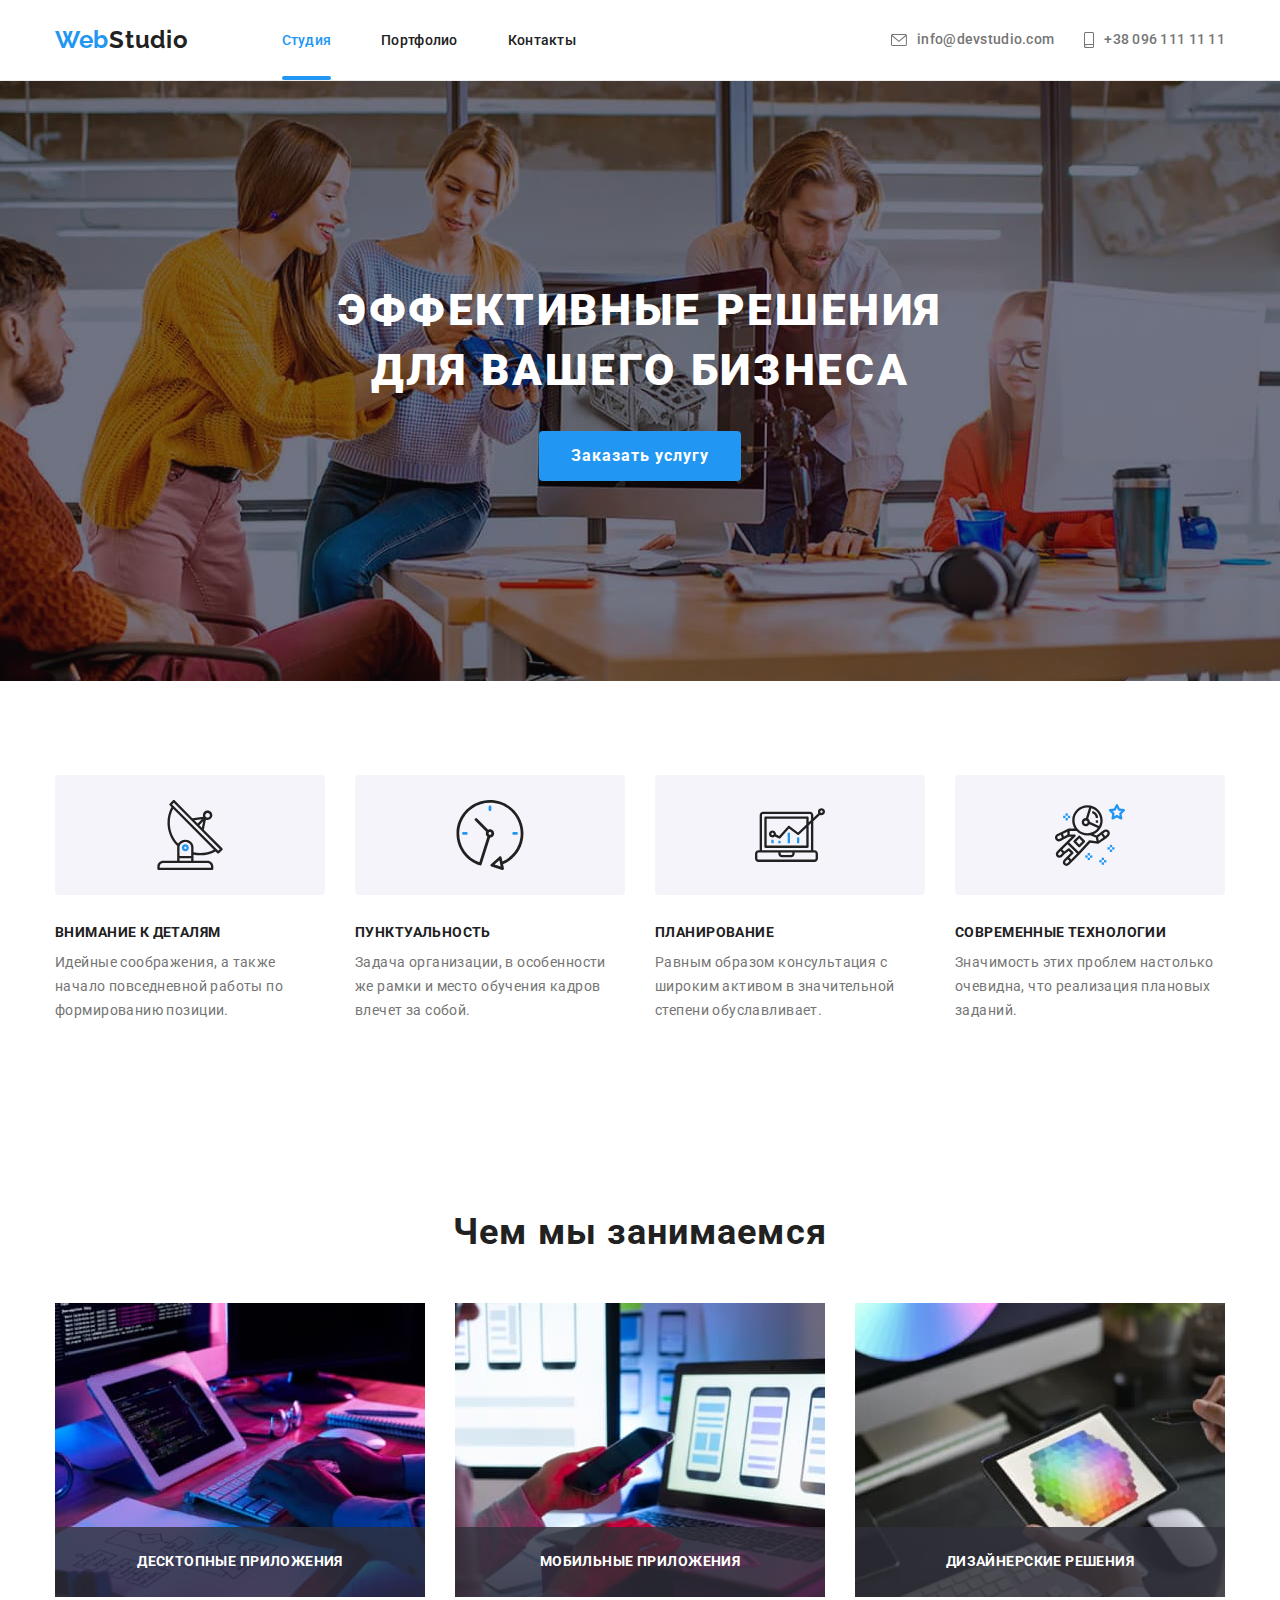
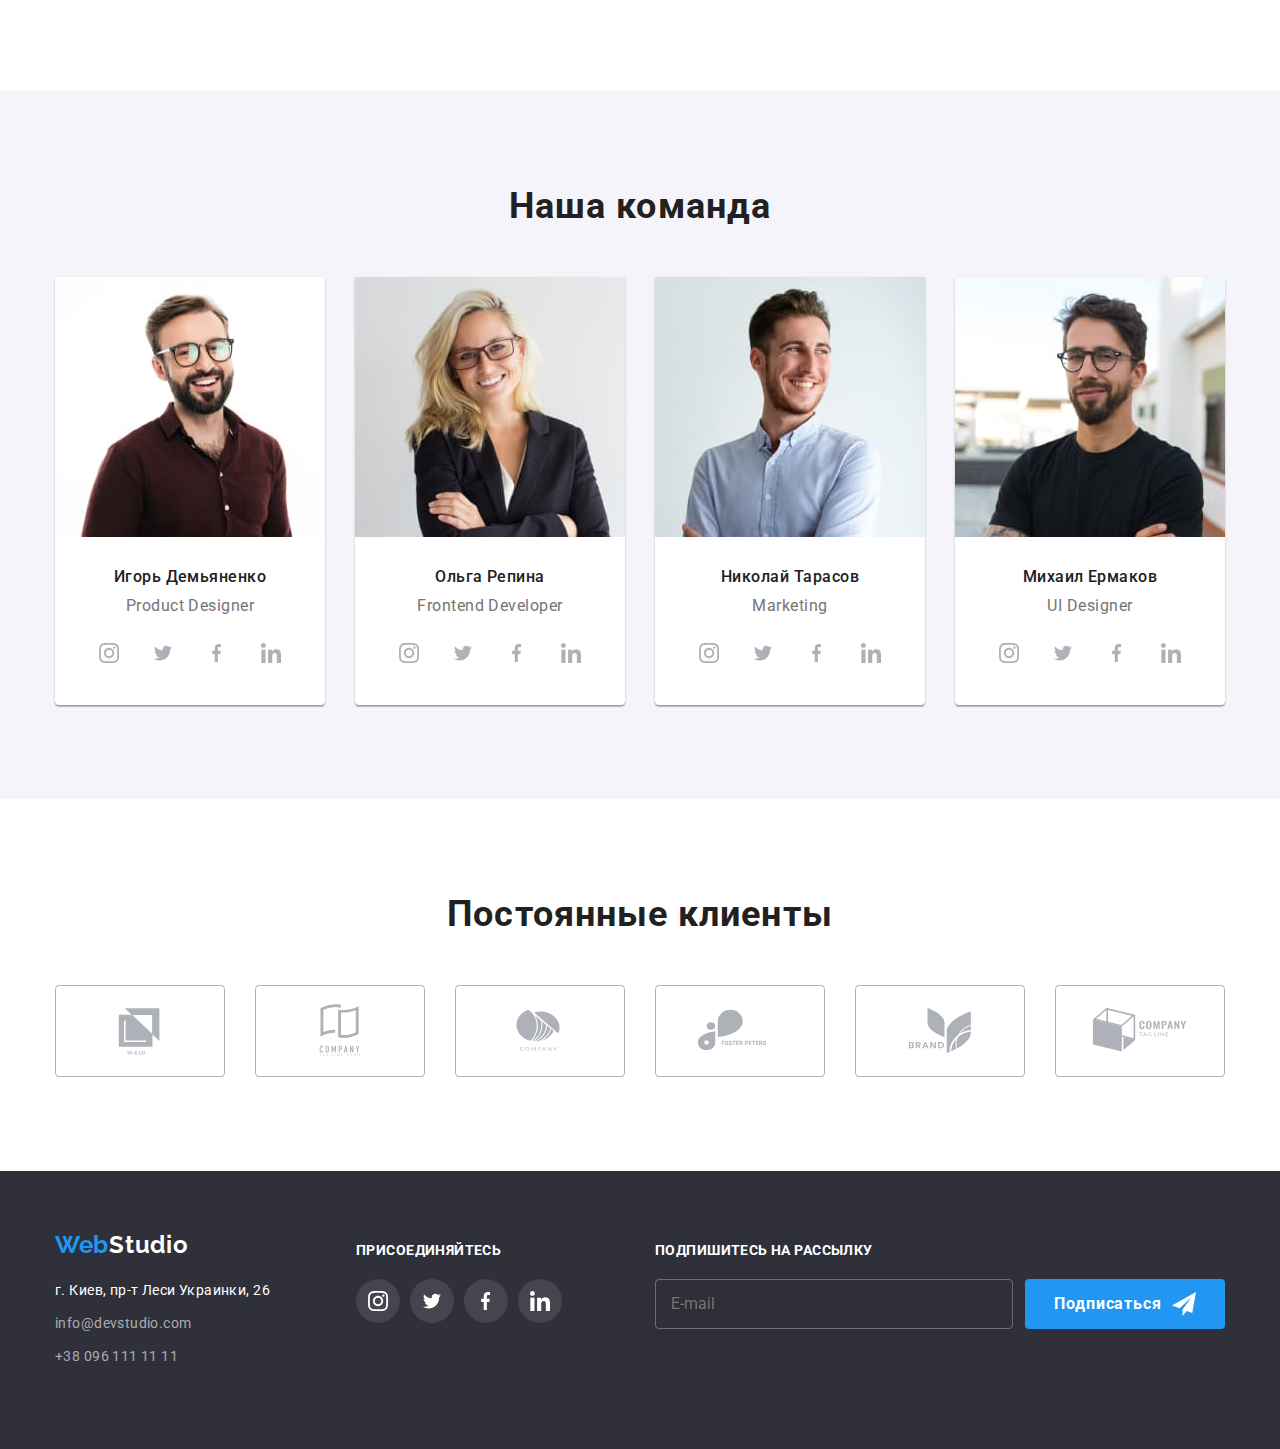
==== commit 574343af: "mobile update" ====
--- a/index.html
+++ b/index.html
@@ -22,7 +22,7 @@
 						<svg width="40" height="40" aria-label="Mobile menu switcher">
 							<use
 								class="icon-menu"
-								href="/images/icons.svg#icon-menu_button"
+								href="./images/icons.svg#icon-menu_button"
 							></use>
 						</svg>
 					</button>
@@ -34,7 +34,7 @@
 									<svg width="40" height="40" aria-label="Mobile menu switcher">
 										<use
 											class="icon-cross"
-											href="/images/icons.svg#icon-close_menu"
+											href="./images/icons.svg#icon-close_menu"
 										></use>
 									</svg>
 								</button>
@@ -915,9 +915,13 @@
 							name="checkbox"
 							class="modal__input-checkbox"
 						/>
-						<span class="modal__icon-checkbox"></span>Соглашаюсь с рассылкой и
-						принимаю<a href="#" class="modal__link">Условия договора</a></label
-					>
+						<span class="modal__icon-checkbox"></span>
+						<span class="modal__consent">
+							Соглашаюсь с рассылкой и принимаю<a href="#" class="modal__link"
+								>Условия договора</a
+							>
+						</span>
+					</label>
 
 					<button
 						type="submit"
--- a/css/main.min.css
+++ b/css/main.min.css
@@ -1 +1 @@
-@import"https://cdnjs.cloudflare.com/ajax/libs/modern-normalize/1.1.0/modern-normalize.min.css";@import'https://fonts.googleapis.com/css2?family=Raleway:wght@700&family=Roboto:wght@400;500;700;900&display=swap';p,h1,h2,h3,h4,h5,h6{margin:0}ul{margin:0;padding-left:0}button{cursor:pointer}body{font-family:var(--main-font)}a{color:currentColor}address{font-style:normal}.button-background--centered,.modal__form,.hero__heading,.hero,.container{margin-left:auto;margin-right:auto}.modal__input-icon,.clients-list__icon,.social-icons__vector,.contact__icon{fill:currentColor}.product-card,.filter,.clients-list,.social-icons,.team__grid,.advantages__grid,.footer__address-transcript,.contact,.mob-contact,.mob-navigation__buttons,.navigation__buttons{list-style:none;margin-bottom:0;margin-top:0}section{padding-top:94px;padding-bottom:94px}@media screen and (min-width: 480px){section{padding-top:60px;padding-bottom:60px}}html{box-sizing:border-box}*,*::before,*::after{box-sizing:inherit}address{font-style:normal}body{background-color:#fff;color:#212121;font-family:"Roboto",sans-serif;text-decoration:none}img{display:block;max-width:100%;height:auto}.container{margin-top:0;margin-bottom:0;padding-left:15px;padding-right:15px}@media screen and (min-width: 480px){.container{width:480px}}@media screen and (min-width: 768px){.container{width:768px}}@media screen and (min-width: 1200px){.container{width:1200px}}.section__title{font-weight:700;font-size:36px;line-height:1.17;letter-spacing:.03em;margin-top:0;margin-bottom:50px;text-align:center}@media screen and (min-width: 480px){.section__title{font-size:28px;line-height:1.1785714286;margin-bottom:30px}}.logo{font-weight:700;color:#2196f3;font-family:"Raleway",sans-serif;font-size:26px;line-height:1.19;letter-spacing:.03em;text-decoration:none}@media screen and (min-width: 480px){.logo{font-size:24px;line-height:1.1666666667}}.logo__studio{color:#212121}.logo__studio-inverse{color:#fff}.header{background-color:#fff;border-bottom:1px solid #ececec}.header__container{display:flex}.navigation{display:inline-flex;align-items:center}@media screen and (max-width: 767px){.navigation{width:100%;justify-content:space-between}}.navigation__buttons{gap:50px;display:flex;padding-left:0;margin-left:93px}.mob-menu__button{border:0;background-color:rgba(0,0,0,0);padding:0}@media screen and (min-width: 768px){.mob-menu__button{display:none}}.is-hidden{opacity:0;visibility:hidden;pointer-events:none}.mob-menu{position:fixed;overflow:hidden;width:100vw;height:100vh;top:0;left:0;background-color:#fff;z-index:3;transition:opacity 250ms cubic-bezier(0.4, 0, 0.2, 1)}.mob-menu__container{display:flex;justify-content:space-between;flex-direction:column;height:100%;max-width:480px;padding-left:40px;padding-right:15px;padding-bottom:48px;margin-left:auto;margin-right:auto;overflow:auto}.mob-menu__close{display:block;margin-left:auto;border:0;background-color:rgba(0,0,0,0);padding:0}.mob-navigation__item:nth-child(2){margin-top:35.71px;margin-bottom:32px}.mob-navigation__item:nth-child(3){margin-bottom:32px}.mob-navigation__link{font-weight:500;font-size:40px;line-height:1.175;letter-spacing:.02em;text-decoration:none;color:#212121}.mob-navigation__link--current{color:#2196f3}.mob-contact__item:nth-child(2){margin-top:32px;margin-bottom:64px}.mob-contact__link{text-decoration:none;font-family:"Roboto";font-style:normal;font-weight:500;font-size:34px;line-height:1.1764705882;letter-spacing:.02em;color:#2196f3}.mob-contact__item:nth-child(2) .mob-contact__link{font-size:24px;line-height:1.1666666667;letter-spacing:.02em;color:#757575}.mob-social{display:flex;flex-wrap:wrap;gap:20px;list-style:none}.mob-social__item:not(:last-child):after{content:"";width:22px;height:0px;margin-left:10px;border:1px solid rgba(33,33,33,.2);transform:rotate(90deg)}.mob-social__link{text-decoration:none;font-family:"Roboto";font-style:normal;font-weight:500;font-size:18px;line-height:1.2222222222;letter-spacing:.02em;color:#2196f3}.navigation__link{font-size:14px;line-height:1.14;letter-spacing:.02em;padding-top:32px;padding-bottom:32px;list-style:none;color:#212121;text-decoration:none;font-weight:500;position:relative;transition:color 250ms cubic-bezier(0.4, 0, 0.2, 1)}.navigation__link:hover,.navigation__link:focus{color:#2196f3}.navigation__link--current{color:#2196f3}.navigation__link--current::after{content:"";position:absolute;display:block;bottom:0;width:100%;height:4px;background-color:#2196f3;border-radius:2px}@media screen and (min-width: 768px){.navigation__link--current::after{bottom:-2px}}@media screen and (min-width: 1200px){.navigation__link--current::after{bottom:0}}@media screen and (max-width: 767px){.navigation__buttons{display:none}}@media screen and (max-width: 767px){.contact{display:none}}@media screen and (min-width: 768px){.contact{display:flex;margin-left:auto;gap:10px;flex-direction:column;padding:21px 0}}@media screen and (min-width: 1200px){.contact{flex-direction:row;padding:0;margin-top:0;margin-bottom:0px;gap:30px}}@media screen and (min-width: 768px){.contact__item{padding:0}}@media screen and (min-width: 1200px){.contact__item{padding-top:32px;padding-bottom:32px;display:inline-flex;align-items:center}}.contact__link{color:#757575;font-weight:500;font-size:14px;line-height:1.14;letter-spacing:.02em;align-items:center;display:flex;transition:color 250ms cubic-bezier(0.4, 0, 0.2, 1);gap:10px;text-decoration:none}.contact__link:hover,.contact__link:focus{color:#2196f3}.footer{background-color:#2f303a;padding-top:60px;padding-bottom:60px;margin:0}@media screen and (min-width: 768px){.footer__container{display:flex;flex-wrap:wrap;padding-left:76px;padding-right:89px}}@media screen and (min-width: 1200px){.footer__container{display:flex;flex-wrap:nowrap;padding-left:15px;padding-right:15px;width:1200px}}.footer__left-info{text-align:center;margin-bottom:60px}@media screen and (min-width: 1200px){.footer__left-info{margin-right:70px;min-width:231px;margin-bottom:0;text-align:initial}}.footer__logo{margin-right:0;margin-bottom:20px;display:inline-block}.footer__address{font-size:14px;line-height:1.71;letter-spacing:.03em}.footer__address-transcript{padding-left:0}.footer__address-line{color:#fff;font-size:14px;line-height:1.71;letter-spacing:.03em;margin-bottom:8px}.footer__address-line:last-child{margin-bottom:0}@media screen and (min-width: 1200px){.footer__address-line{margin-bottom:9px}.footer__address-line:last-child{margin-bottom:0}}.contact-data{text-decoration:none;color:rgba(255,255,255,.6);font-family:"Roboto",sans-serif;transition:color 250ms cubic-bezier(0.4, 0, 0.2, 1)}.contact-data:focus,.contact-data:hover{color:#2196f3}.footer__center-info{margin-bottom:60px}@media screen and (min-width: 768px){.footer__center-info{margin-left:auto;padding-top:5px}}@media screen and (min-width: 1200px){.footer__center-info{padding-top:12px;padding-bottom:40px;margin-bottom:0;margin-left:0;margin-right:93px}}.footer__invitation{font-family:"Roboto",sans-serif;text-transform:uppercase;color:#fff;margin-top:0;margin-bottom:20px;font-weight:700;font-size:14px;line-height:1.14;letter-spacing:.03em;text-align:center}@media screen and (min-width: 1200px){.footer__invitation{text-align:initial}}@media screen and (min-width: 768px){.footer__subscription{display:flex;justify-content:center;width:100%}}@media screen and (min-width: 1200px){.footer__subscription{align-items:center;margin-left:auto;padding-top:12px;padding-bottom:40px}}.footer__form{display:flex;flex-wrap:wrap;justify-content:center;width:100%}@media screen and (min-width: 768px){.footer__form{width:450px}}@media screen and (min-width: 1200px){.footer__form{flex-wrap:nowrap;justify-content:center;min-width:570px}}.footer__input{padding-left:15px;width:100%;height:50px;margin-bottom:20px;border:1px solid rgba(255,255,255,.3);filter:drop-shadow(0px 4px 4px rgba(0, 0, 0, 0.15));border-radius:4px;background-color:rgba(0,0,0,0);color:#fff;outline:inherit}@media screen and (min-width: 1200px){.footer__input{width:358px}}.button-background.button-background--submit{display:flex;justify-content:center;align-items:center;flex-wrap:nowrap;width:200px;padding-left:0;padding-right:0}@media screen and (min-width: 1200px){.button-background.button-background--submit{margin-left:12px;height:50px}}.button-background__icon{margin-left:10px}@media screen and (max-width: 1199px){.activities{display:none}}.activities__grid{display:flex;justify-content:center;padding:0;list-style:none;gap:30px}.activities__cell{margin:0;padding:0;flex-basis:calc((100% - 60px)/3);position:relative;bottom:0}.activities__description{display:flex;justify-content:center;align-items:center;position:absolute;bottom:0;width:100%;height:70px;margin:0;color:#fff;text-transform:uppercase;font-weight:700;font-size:14px;line-height:1.14;letter-spacing:.03em;background-color:rgba(47,48,58,.8)}.hero{background-color:#2f303a;background-image:linear-gradient(rgba(47, 48, 58, 0.4), rgba(47, 48, 58, 0.4)),url(/images/bg-mob.jpg);background-repeat:no-repeat;background-position:center;padding-top:118px;padding-bottom:118px;background-size:cover;max-width:1600px}.hero__container{text-align:center}@media(min-device-pixel-ratio: 2),(min-resolution: 192dpi),(min-resolution: 2dppx){.hero{background-image:linear-gradient(rgba(25, 28, 38, 0.2), rgba(25, 28, 38, 0.2)),url(/images/bg-mob-2x.jpg)}}@media screen and (min-width: 768px){.hero{background-image:linear-gradient(rgba(25, 28, 38, 0.2), rgba(25, 28, 38, 0.2)),url(/images/bg-tab.jpg)}}@media screen and (min-width: 768px)and (min-device-pixel-ratio: 2),screen and (min-width: 768px)and (min-resolution: 192dpi),screen and (min-width: 768px)and (min-resolution: 2dppx){.hero{background-image:linear-gradient(rgba(25, 28, 38, 0.2), rgba(25, 28, 38, 0.2)),url(/images/bg-tab-2x.jpg)}}@media screen and (min-width: 1200px){.hero{background-image:linear-gradient(rgba(25, 28, 38, 0.2), rgba(25, 28, 38, 0.2)),url(/images/bg-desk.jpg);padding-top:200px;padding-bottom:200px}}@media screen and (min-width: 1200px)and (min-device-pixel-ratio: 2),screen and (min-width: 1200px)and (min-resolution: 192dpi),screen and (min-width: 1200px)and (min-resolution: 2dppx){.hero{background-image:linear-gradient(rgba(25, 28, 38, 0.2), rgba(25, 28, 38, 0.2)),url(/images/bg-desk-2x.jpg);padding-top:200px;padding-bottom:200px}}.hero__heading{color:#fff;font-weight:900;font-size:26px;line-height:1.6153846154;text-align:center;letter-spacing:.06em;text-transform:uppercase;margin-top:0;margin-bottom:30px}@media screen and (min-width: 768px){.hero__heading{width:360px}}@media screen and (min-width: 1200px){.hero__heading{font-size:44px;line-height:1.36;width:696px}}.button-background{color:#fff;background-color:#2196f3;font-family:"Roboto",sans-serif;font-weight:700;font-size:16px;line-height:1.88;letter-spacing:.06em;border:0;border-radius:4px;padding:10px 32px;cursor:pointer;transition:background-color 250ms cubic-bezier(0.4, 0, 0.2, 1),color 250ms cubic-bezier(0.4, 0, 0.2, 1)}.button-background:hover,.button-background:focus{color:#fff;background-color:#188ce8}.advantages__grid{display:flex;flex-wrap:wrap;justify-content:center;gap:30px;padding-left:0}.advantages__cell{margin:0;padding:0}@media screen and (min-width: 480px){.advantages__cell{flex-basis:100%}}@media screen and (min-width: 768px){.advantages__cell{flex-basis:calc((100% - 30px)/2)}}@media screen and (min-width: 1200px){.advantages__cell{flex-basis:calc((100% - 90px)/4)}}.advantages__wrap{display:flex;justify-content:center;align-items:center;margin-bottom:30px;height:120px;background-color:#f5f4fa;border-radius:4px}.advantages__title{margin-top:0;margin-bottom:10px;font-weight:700;font-size:14px;line-height:1.14;letter-spacing:.03em;text-transform:uppercase}@media screen and (min-width: 480px){.advantages__title{text-align:center}}@media screen and (min-width: 768px){.advantages__title{text-align:initial}}@media screen and (min-width: 1200px){.advantages__title{text-align:initial}}.advantages__description{color:#757575;font-weight:400;font-size:14px;line-height:1.71;letter-spacing:.03em;margin:0}@media screen and (max-width: 1199px){.activities{display:none}}.activities__grid{display:flex;justify-content:center;padding:0;list-style:none;gap:30px}.activities__cell{margin:0;padding:0;flex-basis:calc((100% - 60px)/3);position:relative;bottom:0}.activities__description{display:flex;justify-content:center;align-items:center;position:absolute;bottom:0;width:100%;height:70px;margin:0;color:#fff;text-transform:uppercase;font-weight:700;font-size:14px;line-height:1.14;letter-spacing:.03em;background-color:rgba(47,48,58,.8)}.team__section{background-color:#f5f4fa}.team__grid{display:flex;flex-wrap:wrap;justify-content:center;gap:30px;padding:0}.team__profile{margin:0;padding:0;gap:30px;border-color:#212121;box-shadow:0px 1px 3px rgba(0,0,0,.12),0px 1px 1px rgba(0,0,0,.14),0px 2px 1px rgba(0,0,0,.2);border-radius:0px 0px 4px 4px;background-color:#fff}@media screen and (min-width: 480px){.team__profile{flex-basis:100%}}@media screen and (min-width: 768px){.team__profile{flex-basis:calc((100% - 30px)/2)}}@media screen and (min-width: 1200px){.team__profile{flex-basis:calc((100% - 90px)/4)}}.team__wrap{padding-top:30px;padding-bottom:30px;justify-content:center}.team__name,.team__description{color:#212121;font-weight:500;font-size:16px;line-height:1.19;letter-spacing:.03em;margin-top:0;margin-bottom:10px;text-align:center}.team__description{color:#757575;font-weight:400;margin-bottom:16px}.social-icons{display:flex;gap:10px;padding:0;justify-content:center}.social-icons__link{display:flex;justify-content:center;align-items:center;width:44px;height:44px;border-radius:50%;color:#afb1b8;background-color:rgba(0,0,0,0);transition:background-color 250ms cubic-bezier(0.4, 0, 0.2, 1)}.social-icons__link:hover{background-color:#2196f3;color:#fff}.social-icons__link--footer{color:#fff;background-color:rgba(255,255,255,.1)}.clients-list{display:flex;flex-wrap:wrap;justify-content:center;gap:30px}.clients-list__cell{flex-basis:calc((100% - 30px)/2)}@media screen and (min-width: 768px){.clients-list__cell{flex-basis:calc((100% - 60px)/3)}}@media screen and (min-width: 1200px){.clients-list__cell{flex-basis:calc((100% - 150px)/6)}}.clients-list__link{display:flex;justify-content:center;align-items:center;height:92px;border:1px solid #afb1b8;border-radius:4px;color:#afb1b8;transition:color 250ms cubic-bezier(0.4, 0, 0.2, 1)}.clients-list__link:hover{color:#2196f3;border:1px solid #2196f3}.filter{margin-bottom:50px;padding-left:0;display:flex;justify-content:flex-start;flex-wrap:wrap;gap:8px}@media screen and (min-width: 768px){.filter{justify-content:center}}.filter__button{padding-top:6px;padding-left:22px;padding-bottom:6px;padding-right:22px;color:#212121;background-color:#f5f4fa;font-family:"Roboto",sans-serif;font-weight:500;font-size:16px;line-height:1.63;letter-spacing:.03em;cursor:pointer;border-radius:4px;border:rgba(0,0,0,0);transition:background-color 250ms cubic-bezier(0.4, 0, 0.2, 1),color 250ms cubic-bezier(0.4, 0, 0.2, 1),box-shadow 250ms cubic-bezier(0.4, 0, 0.2, 1)}.filter__button--current{background-color:#2196f3;color:#fff;box-shadow:0px 3px 1px rgba(0,0,0,.1),0px 1px 2px rgba(0,0,0,.08),0px 2px 2px rgba(0,0,0,.12)}.filter__button:hover,.filter__button:focus{color:#fff;background-color:#2196f3;font-family:"Roboto",sans-serif;font-size:16px;line-height:1.63;letter-spacing:.03em;box-shadow:0px 3px 1px rgba(0,0,0,.1),0px 1px 2px rgba(0,0,0,.08),0px 2px 2px rgba(0,0,0,.12)}.product-card{padding:0;gap:30px;display:flex;flex-wrap:wrap}@media screen and (min-width: 480px){.product-card__item{flex-basis:100%}}@media screen and (min-width: 768px){.product-card__item{flex-basis:calc((100% - 30px)/2)}}@media screen and (min-width: 1200px){.product-card__item{flex-basis:calc((100% - 60px)/3)}}.product-card__link{width:100%;height:100%;display:block;text-decoration:none;transition:transform 250ms cubic-bezier(0.4, 0, 0.2, 1)}.product-card__link:hover{box-shadow:0px 1px 1px rgba(0,0,0,.12),0px 4px 4px rgba(0,0,0,.06),1px 4px 6px rgba(0,0,0,.16)}.product-card__wrap{padding:20px 24px;border:1px solid #eee;border-top:none}@media screen and (min-width: 768px)and (max-width: 1199px){.product-card__item:first-child .product-card__wrap{padding-bottom:56px}}.product-card__name{color:#212121;font-weight:700;font-size:18px;line-height:2;letter-spacing:.06em;margin-top:0;margin-bottom:4px}.product-card__description{font-weight:400;font-size:16px;line-height:1.88;letter-spacing:.03em;color:#757575;margin:0}.overlay{position:relative;overflow:hidden}.overlay__wrap{display:flex;justify-content:center;align-items:center;content:"";position:absolute;padding-left:24px;padding-right:24px;margin:0;width:100%;height:100%;background:rgba(33,150,243,.9);transform:translateY 0;transition:transform 250ms cubic-bezier(0.4, 0, 0.2, 1);font-size:18px;line-height:1.56;letter-spacing:.03em;color:#fff;overflow:hidden}.product-card__link:hover .overlay__wrap{transform:translateY(-100%)}.overlay__description{margin:0}.backdrop{position:fixed;opacity:1;transition:opacity 250ms cubic-bezier(0.4, 0, 0.2, 1);top:0;left:0;width:100%;height:100%;background-color:rgba(0,0,0,.2)}.backdrop.is-hidden{opacity:0;pointer-events:none;transition:opacity 250ms cubic-bezier(0.4, 0, 0.2, 1)}.modal{position:absolute;padding:40px;background:#fff;box-shadow:0px 1px 3px rgba(0,0,0,.12),0px 1px 1px rgba(0,0,0,.14),0px 2px 1px rgba(0,0,0,.2);border-radius:4px}@media screen and (min-width: 480px){.modal{width:450px;height:auto;left:50vw;top:50%;transform:translate(-50%, -50%)}}@media screen and (min-width: 1200px){.modal{width:528px;height:581px}}.close-wrap{position:absolute;top:8px;right:8px;width:30px;height:30px;background-image:url(/images/close.svg);background-repeat:no-repeat;background-position:center;background-color:#fff;border:1px solid rgba(0,0,0,.1);border-radius:50%;transition:box-shadow 250ms cubic-bezier(0.4, 0, 0.2, 1)}.close-wrap:hover,.close-wrap:focus{cursor:pointer;box-shadow:0px 0px 5px 1px rgba(0,0,0,.2);background-image:url(/images/close-blue.svg)}.modal__header{margin-top:0;margin-bottom:12px;letter-spacing:.03em;text-align:center}@media screen and (min-width: 480px){.modal__header{font-size:20px;line-height:1.5}}@media screen and (min-width: 1200px){.modal__header{font-size:20px;line-height:1.15}}.modal__item{position:relative;display:flex;flex-direction:column;margin-bottom:10px}.modal__item:last-child{flex-direction:row}.modal__item:nth-child(5){margin-bottom:20px}.modal__item .modal__label{font-weight:400;font-size:12px;line-height:14px;letter-spacing:.01em;color:#757575;margin-bottom:4px}.modal__input,.modal__item-textarea{border:1px solid rgba(33,33,33,.2);border-radius:4px;outline:inherit;transition:border 250ms cubic-bezier(0.4, 0, 0.2, 1)}.modal__input:focus,.modal__input:focus,.modal__item-textarea:focus,.modal__item-textarea:focus{border:1px solid #2196f3}.modal__input{height:40px;padding-left:40px}.modal__input-icon{position:absolute;left:15px;top:55%;transform:opacity}.modal__item .modal__input:focus~.modal__input-icon{color:#2196f3}.modal__input~.modal__input-icon{transition:color 250ms cubic-bezier(0.4, 0, 0.2, 1)}.modal__input-checkbox{position:absolute;appearance:none;width:15px;display:flex}.modal__icon-checkbox{width:16px;height:15px;background-color:rgba(0,0,0,0);border:2px solid #000;border-radius:2px;margin-right:9px;transition:border 250ms cubic-bezier(0.4, 0, 0.2, 1)}.modal__input-checkbox:checked+.modal__icon-checkbox{background-image:url(../images/icon-check.svg);background-size:contain;background-color:#2196f3;border:2px solid #2196f3;background-repeat:no-r epeat}.modal__input-checkbox:focus+.modal__icon-checkbox{border:2px solid #2196f3}.modal__item-textarea{resize:none;width:100%;border:1px solid rgba(33,33,33,.2);border-radius:4px;padding:0;height:120px;font-weight:400;font-size:12px;line-height:14px;letter-spacing:.01em;padding:12px 16px;color:rgba(117,117,117,.5)}.modal__label-checkbox{font-weight:400;font-size:14px;line-height:1.7142857143;letter-spacing:.03em;color:#757575;display:flex;align-items:center;margin-bottom:30px;justify-content:center}@media screen and (min-width: 480px){.modal__label-checkbox{font-size:12px;line-height:1.1666666667}}.modal__link{text-decoration:underline;color:#2196f3;padding-left:3px}.modal__link:hover{text-decoration:none}.button-background--centered{display:block}/*# sourceMappingURL=main.min.css.map */+@import"https://cdnjs.cloudflare.com/ajax/libs/modern-normalize/1.1.0/modern-normalize.min.css";@import'https://fonts.googleapis.com/css2?family=Raleway:wght@700&family=Roboto:wght@400;500;700;900&display=swap';p,h1,h2,h3,h4,h5,h6{margin:0}ul{margin:0;padding-left:0}button{cursor:pointer}body{font-family:var(--main-font)}a{color:currentColor}address{font-style:normal}.button-background--centered,.modal__form,.hero__heading,.hero,.container{margin-left:auto;margin-right:auto}.modal__input-icon,.clients-list__icon,.social-icons__vector,.contact__icon{fill:currentColor}.product-card,.filter,.clients-list,.social-icons,.team__grid,.advantages__grid,.footer__address-transcript,.contact,.mob-contact,.mob-navigation__buttons,.navigation__buttons{list-style:none;margin-bottom:0;margin-top:0}section{padding-top:60px;padding-bottom:60px}@media screen and (min-width: 1200px){section{padding-top:94px;padding-bottom:94px}}html{box-sizing:border-box}*,*::before,*::after{box-sizing:inherit}address{font-style:normal}body{background-color:#fff;color:#212121;font-family:"Roboto",sans-serif;text-decoration:none}.no-scroll{overflow:hidden}img{display:block;max-width:100%;height:auto}.container{margin-top:0;margin-bottom:0;padding-left:15px;padding-right:15px}@media screen and (min-width: 480px){.container{width:480px}}@media screen and (min-width: 768px){.container{width:768px}}@media screen and (min-width: 1200px){.container{width:1200px}}.section__title{font-size:28px;line-height:1.1785714286;margin-bottom:30px;margin-top:0;text-align:center}@media screen and (min-width: 1200px){.section__title{font-weight:700;font-size:36px;line-height:1.17;letter-spacing:.03em;margin-bottom:50px}}.logo{font-weight:700;color:#2196f3;font-family:"Raleway",sans-serif;font-size:26px;line-height:1.19;letter-spacing:.03em;text-decoration:none}@media screen and (min-width: 480px){.logo{font-size:24px;line-height:1.1666666667}}.logo__studio{color:#212121}.logo__studio-inverse{color:#fff}.header{background-color:#fff;border-bottom:1px solid #ececec}.header__container{display:flex}.navigation{display:inline-flex;align-items:center}@media screen and (max-width: 767px){.navigation{width:100%;justify-content:space-between;padding-top:10px;padding-bottom:10px}}.navigation__buttons{gap:50px;display:flex;padding-left:0;margin-left:93px}.mob-menu__button{border:0;background-color:rgba(0,0,0,0);padding:0}.mob-menu__button:hover,.mob-menu__button:focus{color:#2196f3}.mob-menu__button:hover .icon-menu,.mob-menu__button:focus .icon-menu{fill:currentColor}@media screen and (min-width: 768px){.mob-menu__button{display:none}}.is-hidden{opacity:0;visibility:hidden;pointer-events:none}.mob-menu{position:fixed;overflow:hidden;width:100vw;height:100vh;top:0;left:0;background-color:#fff;z-index:3;transition:opacity 250ms cubic-bezier(0.4, 0, 0.2, 1)}.mob-menu__container{display:flex;justify-content:space-between;flex-direction:column;height:100%;max-width:480px;padding-top:10px;padding-left:40px;padding-right:15px;padding-bottom:48px;margin-left:auto;margin-right:auto;overflow:auto}.mob-menu__close{display:block;margin-left:auto;margin-bottom:-10px;border:0;background-color:rgba(0,0,0,0);padding:0}.mob-menu__close:hover,.mob-menu__close:focus{color:#2196f3}.mob-menu__close:hover .icon-cross,.mob-menu__close:focus .icon-cross{fill:currentColor}.mob-navigation__item:nth-child(2){margin-top:35.71px;margin-bottom:32px}.mob-navigation__item:nth-child(3){margin-bottom:32px}.mob-navigation__link{font-weight:500;font-size:40px;line-height:1.175;letter-spacing:.02em;text-decoration:none;color:#212121}.mob-navigation__link--current{color:#2196f3}.mob-contact__item:nth-child(2){margin-top:32px;margin-bottom:64px}.mob-contact__link{text-decoration:none;font-family:"Roboto";font-style:normal;font-weight:500;font-size:34px;line-height:1.1764705882;letter-spacing:.02em;color:#2196f3}.mob-contact__item:nth-child(2) .mob-contact__link{font-size:24px;line-height:1.1666666667;letter-spacing:.02em;color:#757575}.mob-social{display:flex;flex-wrap:wrap;gap:20px;list-style:none;padding-bottom:10px}.mob-social__item:not(:last-child):after{content:"";width:22px;height:0px;margin-left:10px;border:1px solid rgba(33,33,33,.2);transform:rotate(90deg)}.mob-social__link{text-decoration:none;font-family:"Roboto";font-style:normal;font-weight:500;font-size:18px;line-height:1.2222222222;letter-spacing:.02em;color:#2196f3}.navigation__link{font-size:14px;line-height:1.14;letter-spacing:.02em;padding-top:32px;padding-bottom:32px;list-style:none;color:#212121;text-decoration:none;font-weight:500;position:relative;transition:color 250ms cubic-bezier(0.4, 0, 0.2, 1)}.navigation__link:hover,.navigation__link:focus{color:#2196f3}.navigation__link--current{color:#2196f3}.navigation__link--current::after{content:"";position:absolute;display:block;bottom:0;width:100%;height:4px;background-color:#2196f3;border-radius:2px}@media screen and (min-width: 768px){.navigation__link--current::after{bottom:-2px}}@media screen and (min-width: 1200px){.navigation__link--current::after{bottom:0}}@media screen and (max-width: 767px){.navigation__buttons{display:none}}@media screen and (max-width: 767px){.contact{display:none}}@media screen and (min-width: 768px){.contact{display:flex;margin-left:auto;gap:10px;flex-direction:column;padding:21px 0}}@media screen and (min-width: 1200px){.contact{flex-direction:row;padding:0;margin-top:0;margin-bottom:0px;gap:30px}}@media screen and (min-width: 768px){.contact__item{padding:0}}@media screen and (min-width: 1200px){.contact__item{padding-top:32px;padding-bottom:32px;display:inline-flex;align-items:center}}.contact__link{color:#757575;font-weight:500;font-size:14px;line-height:1.14;letter-spacing:.02em;align-items:center;display:flex;transition:color 250ms cubic-bezier(0.4, 0, 0.2, 1);gap:10px;text-decoration:none}.contact__link:hover,.contact__link:focus{color:#2196f3}.footer{background-color:#2f303a;padding-top:60px;padding-bottom:60px;margin:0}@media screen and (min-width: 768px){.footer__container{display:flex;flex-wrap:wrap;padding-left:76px;padding-right:89px}}@media screen and (min-width: 1200px){.footer__container{display:flex;flex-wrap:nowrap;padding-left:15px;padding-right:15px;width:1200px}}.footer__left-info{text-align:center;margin-bottom:60px}@media screen and (min-width: 1200px){.footer__left-info{margin-right:70px;min-width:231px;margin-bottom:0;text-align:initial}}.footer__logo{margin-right:0;margin-bottom:20px;display:inline-block}.footer__address{font-size:14px;line-height:1.71;letter-spacing:.03em}.footer__address-transcript{padding-left:0}.footer__address-line{color:#fff;font-size:14px;line-height:1.71;letter-spacing:.03em;margin-bottom:8px}.footer__address-line:last-child{margin-bottom:0}@media screen and (min-width: 1200px){.footer__address-line{margin-bottom:9px}.footer__address-line:last-child{margin-bottom:0}}.contact-data{text-decoration:none;color:rgba(255,255,255,.6);font-family:"Roboto",sans-serif;transition:color 250ms cubic-bezier(0.4, 0, 0.2, 1)}.contact-data:focus,.contact-data:hover{color:#2196f3}.footer__center-info{margin-bottom:60px}@media screen and (min-width: 768px){.footer__center-info{margin-left:auto;padding-top:5px}}@media screen and (min-width: 1200px){.footer__center-info{padding-top:12px;padding-bottom:40px;margin-bottom:0;margin-left:0;margin-right:93px}}.footer__invitation{font-family:"Roboto",sans-serif;text-transform:uppercase;color:#fff;margin-top:0;margin-bottom:20px;font-weight:700;font-size:14px;line-height:1.14;letter-spacing:.03em;text-align:center}@media screen and (min-width: 1200px){.footer__invitation{text-align:initial}}@media screen and (min-width: 768px){.footer__subscription{display:flex;justify-content:center;width:100%}}@media screen and (min-width: 1200px){.footer__subscription{align-items:center;margin-left:auto;padding-top:12px;padding-bottom:40px}}.footer__form{display:flex;flex-wrap:wrap;justify-content:center;width:100%}@media screen and (min-width: 768px){.footer__form{width:450px}}@media screen and (min-width: 1200px){.footer__form{flex-wrap:nowrap;justify-content:center;min-width:570px}}.footer__input{padding-left:15px;width:100%;height:50px;margin-bottom:20px;border:1px solid rgba(255,255,255,.3);filter:drop-shadow(0px 4px 4px rgba(0, 0, 0, 0.15));border-radius:4px;background-color:rgba(0,0,0,0);color:#fff;outline:inherit}@media screen and (min-width: 1200px){.footer__input{width:358px}}.button-background.button-background--submit{display:flex;justify-content:center;align-items:center;flex-wrap:nowrap;width:200px;padding-left:0;padding-right:0}@media screen and (min-width: 1200px){.button-background.button-background--submit{margin-left:12px;height:50px}}.button-background__icon{margin-left:10px}@media screen and (max-width: 1199px){.activities{display:none}}.activities__grid{display:flex;justify-content:center;padding:0;list-style:none;gap:30px}.activities__cell{margin:0;padding:0;flex-basis:calc((100% - 60px)/3);position:relative;bottom:0}.activities__description{display:flex;justify-content:center;align-items:center;position:absolute;bottom:0;width:100%;height:70px;margin:0;color:#fff;text-transform:uppercase;font-weight:700;font-size:14px;line-height:1.14;letter-spacing:.03em;background-color:rgba(47,48,58,.8)}.hero{background-color:#2f303a;background-image:linear-gradient(rgba(47, 48, 58, 0.4), rgba(47, 48, 58, 0.4)),url(../images/bg-mob.jpg);background-repeat:no-repeat;background-position:center;padding-top:118px;padding-bottom:118px;background-size:cover;max-width:1600px}.hero__container{text-align:center}@media(min-device-pixel-ratio: 2),(min-resolution: 192dpi),(min-resolution: 2dppx){.hero{background-image:linear-gradient(rgba(25, 28, 38, 0.2), rgba(25, 28, 38, 0.2)),url(../images/bg-mob-2x.jpg)}}@media screen and (min-width: 768px){.hero{background-image:linear-gradient(rgba(25, 28, 38, 0.2), rgba(25, 28, 38, 0.2)),url(../images/bg-tab.jpg)}}@media screen and (min-width: 768px)and (min-device-pixel-ratio: 2),screen and (min-width: 768px)and (min-resolution: 192dpi),screen and (min-width: 768px)and (min-resolution: 2dppx){.hero{background-image:linear-gradient(rgba(25, 28, 38, 0.2), rgba(25, 28, 38, 0.2)),url(../images/bg-tab-2x.jpg)}}@media screen and (min-width: 1200px){.hero{background-image:linear-gradient(rgba(25, 28, 38, 0.2), rgba(25, 28, 38, 0.2)),url(../images/bg-desk.jpg);padding-top:200px;padding-bottom:200px}}@media screen and (min-width: 1200px)and (min-device-pixel-ratio: 2),screen and (min-width: 1200px)and (min-resolution: 192dpi),screen and (min-width: 1200px)and (min-resolution: 2dppx){.hero{background-image:linear-gradient(rgba(25, 28, 38, 0.2), rgba(25, 28, 38, 0.2)),url(../images/bg-desk-2x.jpg);padding-top:200px;padding-bottom:200px}}.hero__heading{color:#fff;font-weight:900;font-size:26px;line-height:1.6153846154;text-align:center;letter-spacing:.06em;text-transform:uppercase;margin-top:0;margin-bottom:30px}@media screen and (min-width: 768px){.hero__heading{width:360px}}@media screen and (min-width: 1200px){.hero__heading{font-size:44px;line-height:1.36;width:696px}}.button-background{color:#fff;background-color:#2196f3;font-family:"Roboto",sans-serif;font-weight:700;font-size:16px;line-height:1.88;letter-spacing:.06em;border:0;border-radius:4px;padding:10px 32px;cursor:pointer;transition:background-color 250ms cubic-bezier(0.4, 0, 0.2, 1),color 250ms cubic-bezier(0.4, 0, 0.2, 1)}.button-background:hover,.button-background:focus{color:#fff;background-color:#188ce8}.advantages__grid{display:flex;flex-wrap:wrap;justify-content:center;gap:30px;padding-left:0}.advantages__cell{margin:0;padding:0}@media screen and (min-width: 480px){.advantages__cell{flex-basis:100%}}@media screen and (min-width: 768px){.advantages__cell{flex-basis:calc((100% - 30px)/2)}}@media screen and (min-width: 1200px){.advantages__cell{flex-basis:calc((100% - 90px)/4)}}.advantages__wrap{display:flex;justify-content:center;align-items:center;margin-bottom:30px;height:120px;background-color:#f5f4fa;border-radius:4px}.advantages__title{margin-top:0;margin-bottom:10px;font-weight:700;font-size:14px;line-height:1.14;letter-spacing:.03em;text-transform:uppercase;text-align:center}@media screen and (min-width: 768px){.advantages__title{text-align:initial}}@media screen and (min-width: 1200px){.advantages__title{text-align:initial}}.advantages__description{color:#757575;font-weight:400;font-size:14px;line-height:1.71;letter-spacing:.03em;margin:0}@media screen and (max-width: 1199px){.activities{display:none}}.activities__grid{display:flex;justify-content:center;padding:0;list-style:none;gap:30px}.activities__cell{margin:0;padding:0;flex-basis:calc((100% - 60px)/3);position:relative;bottom:0}.activities__description{display:flex;justify-content:center;align-items:center;position:absolute;bottom:0;width:100%;height:70px;margin:0;color:#fff;text-transform:uppercase;font-weight:700;font-size:14px;line-height:1.14;letter-spacing:.03em;background-color:rgba(47,48,58,.8)}.team__section{background-color:#f5f4fa}.team__grid{display:flex;flex-wrap:wrap;justify-content:center;gap:30px;padding:0}.team__profile{margin:0;padding:0;gap:30px;border-color:#212121;box-shadow:0px 1px 3px rgba(0,0,0,.12),0px 1px 1px rgba(0,0,0,.14),0px 2px 1px rgba(0,0,0,.2);border-radius:0px 0px 4px 4px;background-color:#fff}@media screen and (min-width: 480px){.team__profile{flex-basis:100%}}@media screen and (min-width: 768px){.team__profile{flex-basis:calc((100% - 30px)/2)}}@media screen and (min-width: 1200px){.team__profile{flex-basis:calc((100% - 90px)/4)}}.team__wrap{padding-top:30px;padding-bottom:30px;justify-content:center}.team__name,.team__description{color:#212121;font-weight:500;font-size:16px;line-height:1.19;letter-spacing:.03em;margin-top:0;margin-bottom:10px;text-align:center}.team__description{color:#757575;font-weight:400;margin-bottom:16px}.social-icons{display:flex;gap:10px;padding:0;justify-content:center}.social-icons__link{display:flex;justify-content:center;align-items:center;width:44px;height:44px;border-radius:50%;color:#afb1b8;background-color:rgba(0,0,0,0);transition:background-color 250ms cubic-bezier(0.4, 0, 0.2, 1)}.social-icons__link:hover{background-color:#2196f3;color:#fff}.social-icons__link--footer{color:#fff;background-color:rgba(255,255,255,.1)}.clients-list{display:flex;flex-wrap:wrap;justify-content:center;gap:30px}.clients-list__cell{flex-basis:calc((100% - 30px)/2)}@media screen and (min-width: 768px){.clients-list__cell{flex-basis:calc((100% - 60px)/3)}}@media screen and (min-width: 1200px){.clients-list__cell{flex-basis:calc((100% - 150px)/6)}}.clients-list__link{display:flex;justify-content:center;align-items:center;height:92px;border:1px solid #afb1b8;border-radius:4px;color:#afb1b8;transition:color 250ms cubic-bezier(0.4, 0, 0.2, 1)}.clients-list__link:hover{color:#2196f3;border:1px solid #2196f3}.filter{margin-bottom:40px;padding-left:0;display:flex;justify-content:flex-start;flex-wrap:wrap;gap:8px}@media screen and (min-width: 768px){.filter{justify-content:center;margin-bottom:30px}}@media screen and (min-width: 1200px){.filter{margin-bottom:50px}}.filter__button{padding-top:6px;padding-left:22px;padding-bottom:6px;padding-right:22px;color:#212121;background-color:#f5f4fa;font-family:"Roboto",sans-serif;font-weight:500;font-size:16px;line-height:1.63;letter-spacing:.03em;cursor:pointer;border-radius:4px;border:rgba(0,0,0,0);transition:background-color 250ms cubic-bezier(0.4, 0, 0.2, 1),color 250ms cubic-bezier(0.4, 0, 0.2, 1),box-shadow 250ms cubic-bezier(0.4, 0, 0.2, 1)}.filter__button--current{background-color:#2196f3;color:#fff;box-shadow:0px 3px 1px rgba(0,0,0,.1),0px 1px 2px rgba(0,0,0,.08),0px 2px 2px rgba(0,0,0,.12)}.filter__button:hover,.filter__button:focus{color:#fff;background-color:#2196f3;font-family:"Roboto",sans-serif;font-size:16px;line-height:1.63;letter-spacing:.03em;box-shadow:0px 3px 1px rgba(0,0,0,.1),0px 1px 2px rgba(0,0,0,.08),0px 2px 2px rgba(0,0,0,.12)}.product-card{padding:0;gap:30px;display:flex;flex-wrap:wrap}@media screen and (min-width: 480px){.product-card__item{flex-basis:100%}}@media screen and (min-width: 768px){.product-card__item{flex-basis:calc((100% - 30px)/2)}}@media screen and (min-width: 1200px){.product-card__item{flex-basis:calc((100% - 60px)/3)}}.product-card__link{width:100%;height:100%;display:block;text-decoration:none;transition:transform 250ms cubic-bezier(0.4, 0, 0.2, 1)}.product-card__link:hover{box-shadow:0px 1px 1px rgba(0,0,0,.12),0px 4px 4px rgba(0,0,0,.06),1px 4px 6px rgba(0,0,0,.16)}.product-card__wrap{padding:20px 24px;border:1px solid #eee;border-top:none}@media screen and (min-width: 768px)and (max-width: 1199px){.product-card__item:first-child .product-card__wrap{padding-bottom:56px}}.product-card__name{color:#212121;font-weight:700;font-size:18px;line-height:2;letter-spacing:.06em;margin-top:0;margin-bottom:4px}.product-card__description{font-weight:400;font-size:16px;line-height:1.88;letter-spacing:.03em;color:#757575;margin:0}.overlay{position:relative;overflow:hidden}.overlay__wrap{display:flex;justify-content:center;align-items:center;content:"";position:absolute;padding-left:24px;padding-right:24px;margin:0;width:100%;height:100%;background:rgba(33,150,243,.9);transform:translateY 0;transition:transform 250ms cubic-bezier(0.4, 0, 0.2, 1);font-size:18px;line-height:1.56;letter-spacing:.03em;color:#fff;overflow:hidden}.product-card__link:hover .overlay__wrap{transform:translateY(-100%)}.overlay__description{margin:0}.backdrop{position:fixed;opacity:1;transition:opacity 250ms cubic-bezier(0.4, 0, 0.2, 1);top:0;left:0;width:100%;height:100%;background-color:rgba(0,0,0,.2);overflow-y:scroll;padding:94px 15px}@media screen and (min-width: 768px){.backdrop{padding:208px 159px}}.backdrop.is-hidden{opacity:0;pointer-events:none;transition:opacity 250ms cubic-bezier(0.4, 0, 0.2, 1)}.modal{position:relative;padding:40px;background:#fff;box-shadow:0px 1px 3px rgba(0,0,0,.12),0px 1px 1px rgba(0,0,0,.14),0px 2px 1px rgba(0,0,0,.2);border-radius:4px;margin-left:auto;margin-right:auto}@media screen and (min-width: 480px){.modal{width:450px;height:auto}}@media screen and (min-width: 768px){.modal{width:450px;height:609px}}@media screen and (min-width: 1200px){.modal{position:absolute;left:50%;top:50%;transform:translate(-50%, -50%);width:528px;height:581px}}.close-wrap{position:absolute;top:8px;right:8px;width:30px;height:30px;background-image:url(../images/close.svg);background-repeat:no-repeat;background-position:center;background-color:#fff;border:1px solid rgba(0,0,0,.1);border-radius:50%;transition:box-shadow 250ms cubic-bezier(0.4, 0, 0.2, 1)}.close-wrap:hover,.close-wrap:focus{cursor:pointer;box-shadow:0px 0px 5px 1px rgba(0,0,0,.2);background-image:url(../images/close-blue.svg)}.modal__header{margin-top:0;margin-bottom:12px;letter-spacing:.03em;text-align:center}@media screen and (min-width: 480px){.modal__header{font-size:20px;line-height:1.5}}@media screen and (min-width: 1200px){.modal__header{font-size:20px;line-height:1.15}}.modal__item{position:relative;display:flex;flex-direction:column;margin-bottom:10px}.modal__item:last-child{flex-direction:row}.modal__item:nth-child(5){margin-bottom:20px}.modal__item .modal__label{font-weight:400;font-size:12px;line-height:14px;letter-spacing:.01em;color:#757575;margin-bottom:4px}.modal__input,.modal__item-textarea{border:1px solid rgba(33,33,33,.2);border-radius:4px;outline:inherit;transition:border 250ms cubic-bezier(0.4, 0, 0.2, 1)}.modal__input:focus,.modal__input:focus,.modal__item-textarea:focus,.modal__item-textarea:focus{border:1px solid #2196f3}.modal__input{height:40px;padding-left:40px}.modal__input-icon{position:absolute;left:15px;top:55%;transform:opacity}.modal__item .modal__input:focus~.modal__input-icon{color:#2196f3}.modal__input~.modal__input-icon{transition:color 250ms cubic-bezier(0.4, 0, 0.2, 1)}.modal__input-checkbox{position:absolute;appearance:none}.modal__icon-checkbox{flex-shrink:0;width:16px;height:15px;background-color:rgba(0,0,0,0);border:2px solid #000;border-radius:2px;margin-right:9px;transition:border 250ms cubic-bezier(0.4, 0, 0.2, 1)}.modal__input-checkbox:checked+.modal__icon-checkbox{background-image:url(../images/icon-check.svg);background-size:contain;background-color:#2196f3;border:2px solid #2196f3;background-repeat:no-r epeat}.modal__input-checkbox:focus+.modal__icon-checkbox{border:2px solid #2196f3}.modal__consent{text-align:center}.modal__item-textarea{resize:none;width:100%;border:1px solid rgba(33,33,33,.2);border-radius:4px;padding:0;height:120px;font-weight:400;font-size:12px;line-height:14px;letter-spacing:.01em;padding:12px 16px;color:rgba(117,117,117,.5)}.modal__label-checkbox{font-weight:400;font-size:14px;line-height:1.7142857143;letter-spacing:.03em;color:#757575;display:flex;align-items:center;margin-bottom:30px;justify-content:center}@media screen and (min-width: 480px){.modal__label-checkbox{font-size:12px;line-height:1.1666666667}}.modal__link{text-decoration:underline;color:#2196f3;padding-left:3px}.modal__link:hover{text-decoration:none}.button-background--centered{display:block}/*# sourceMappingURL=main.min.css.map */